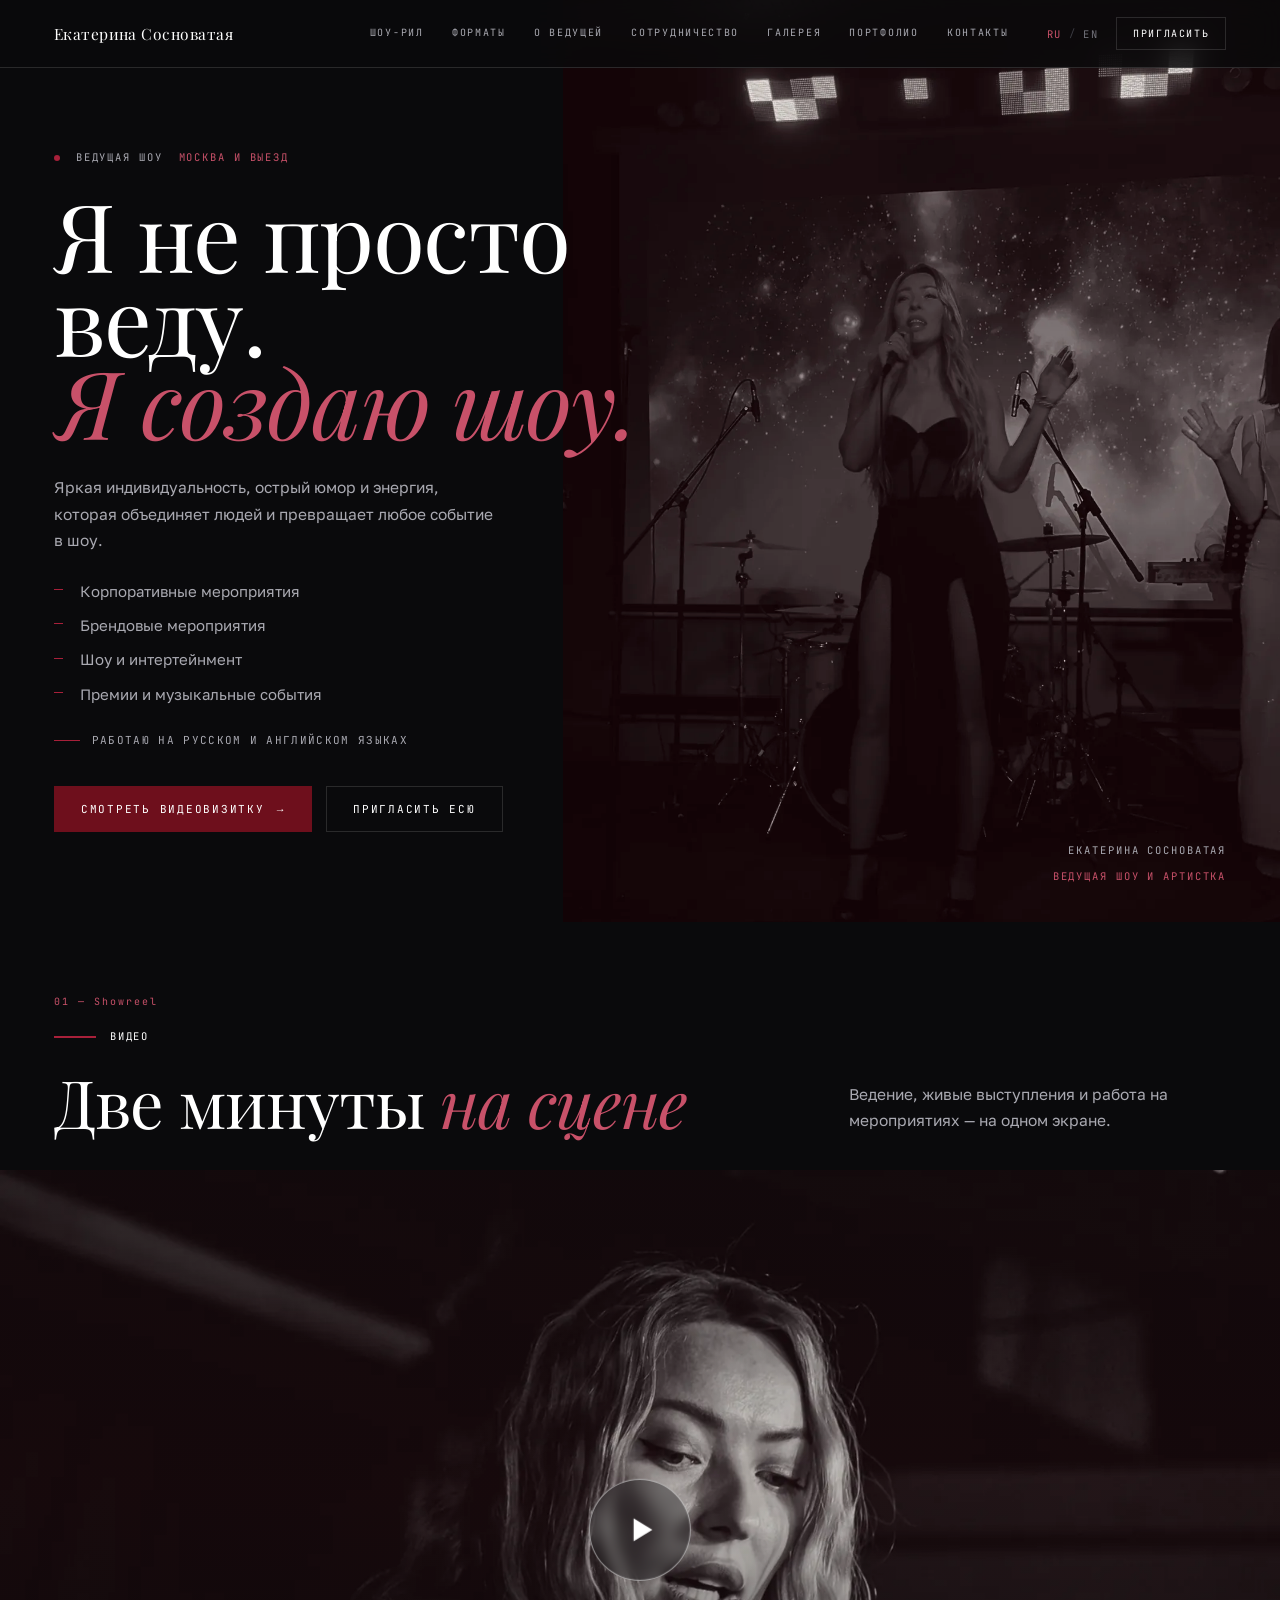
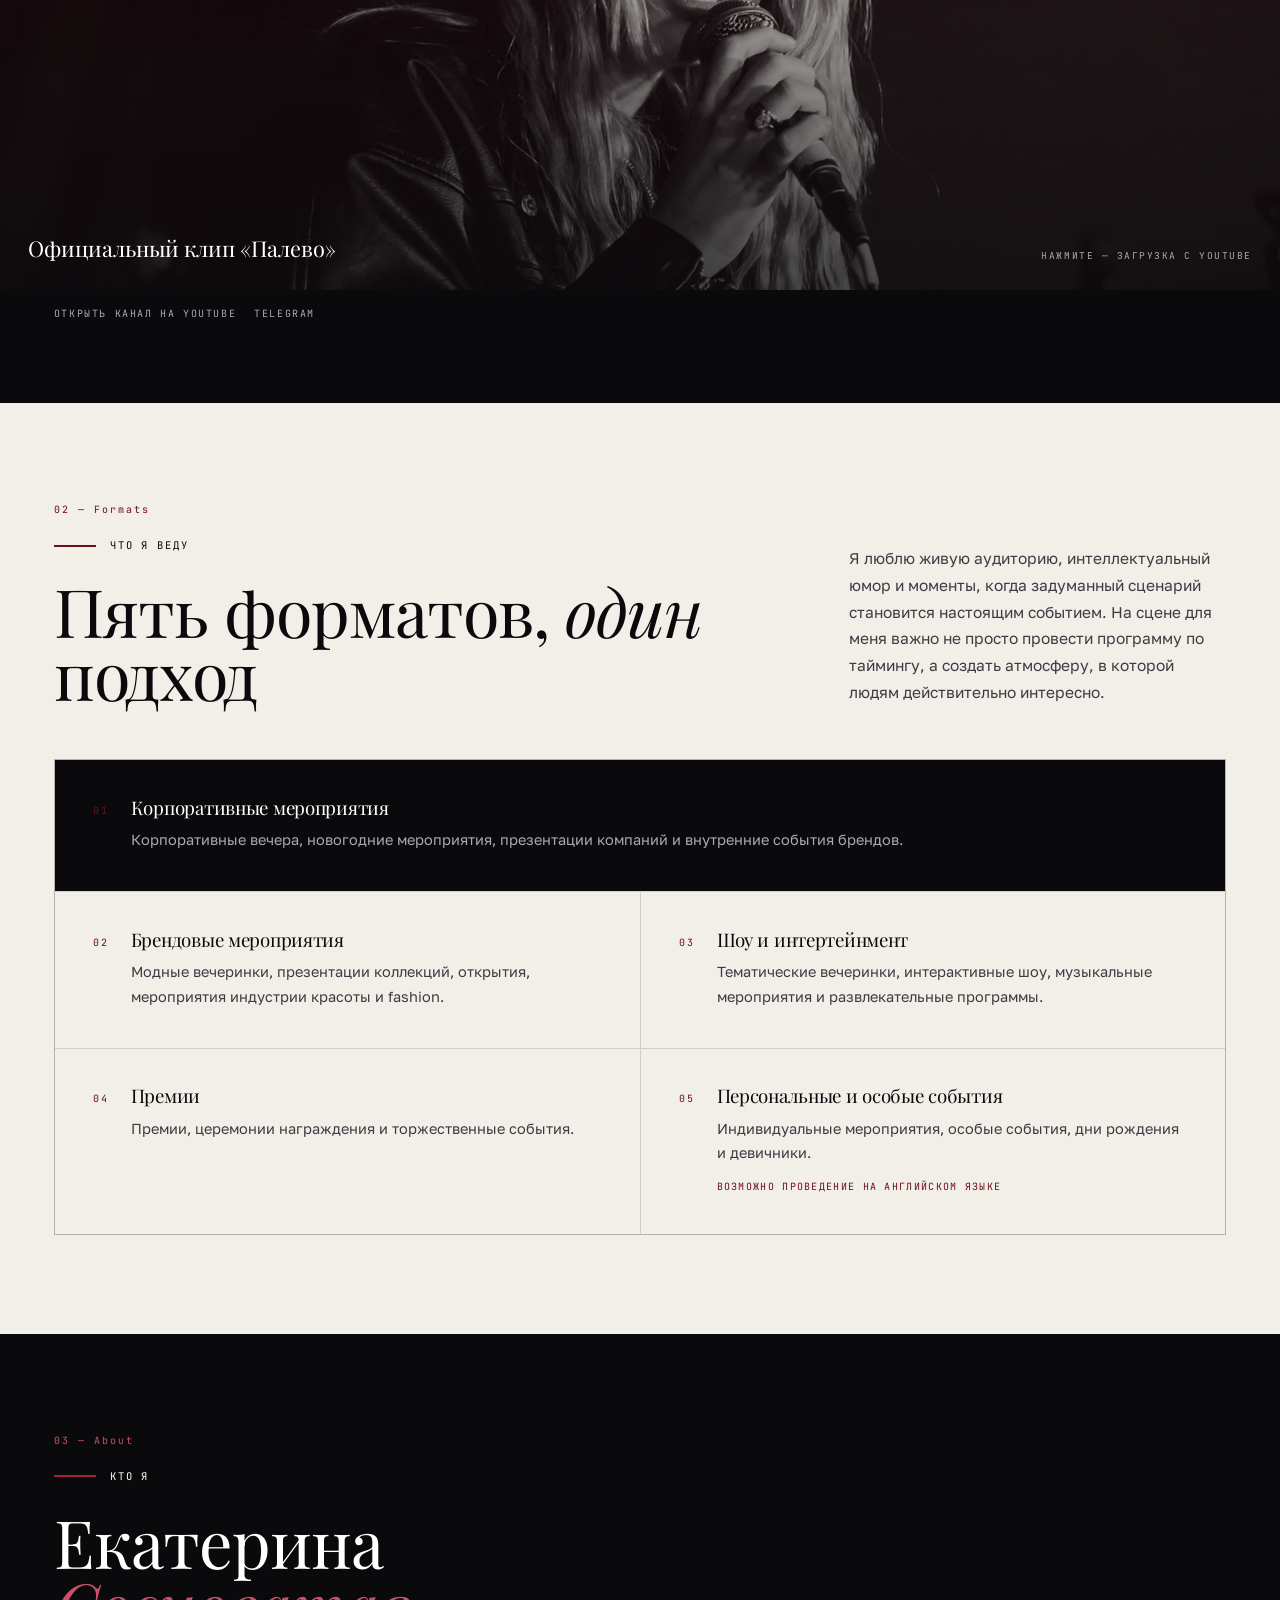
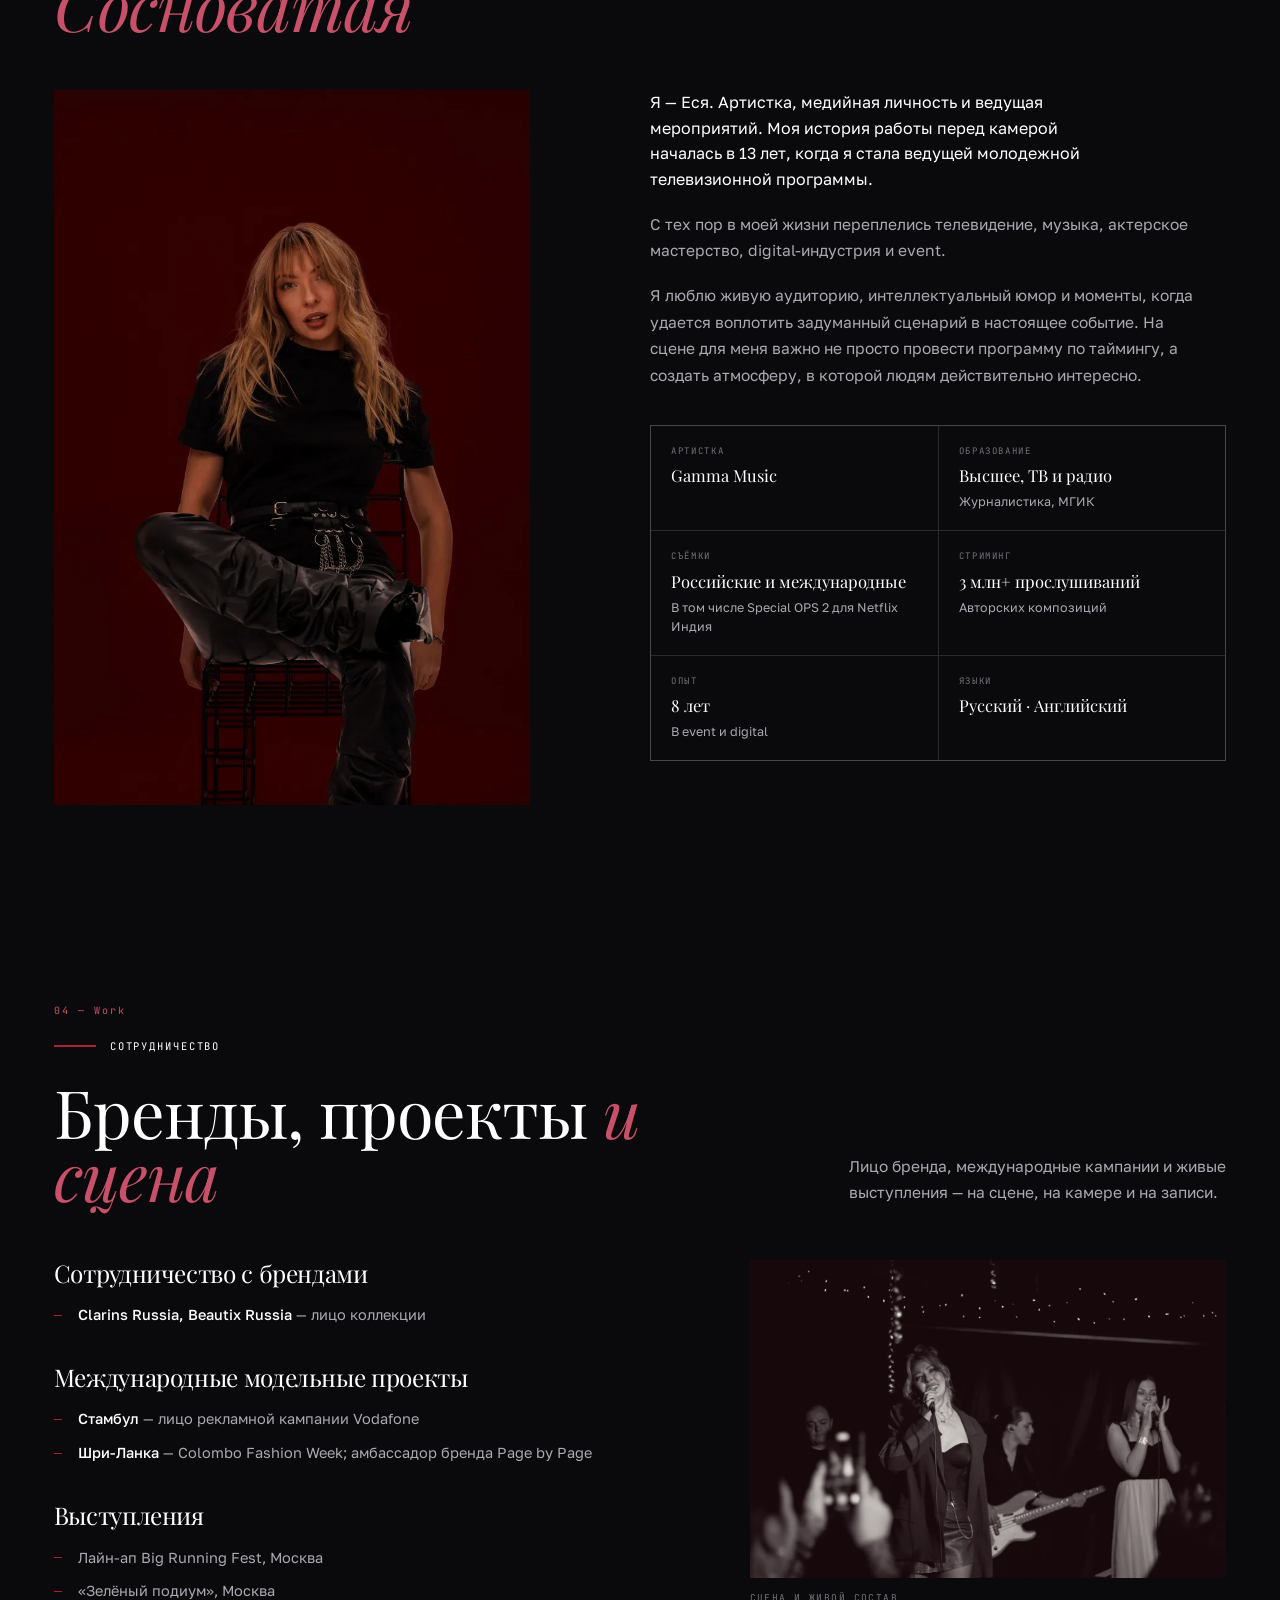
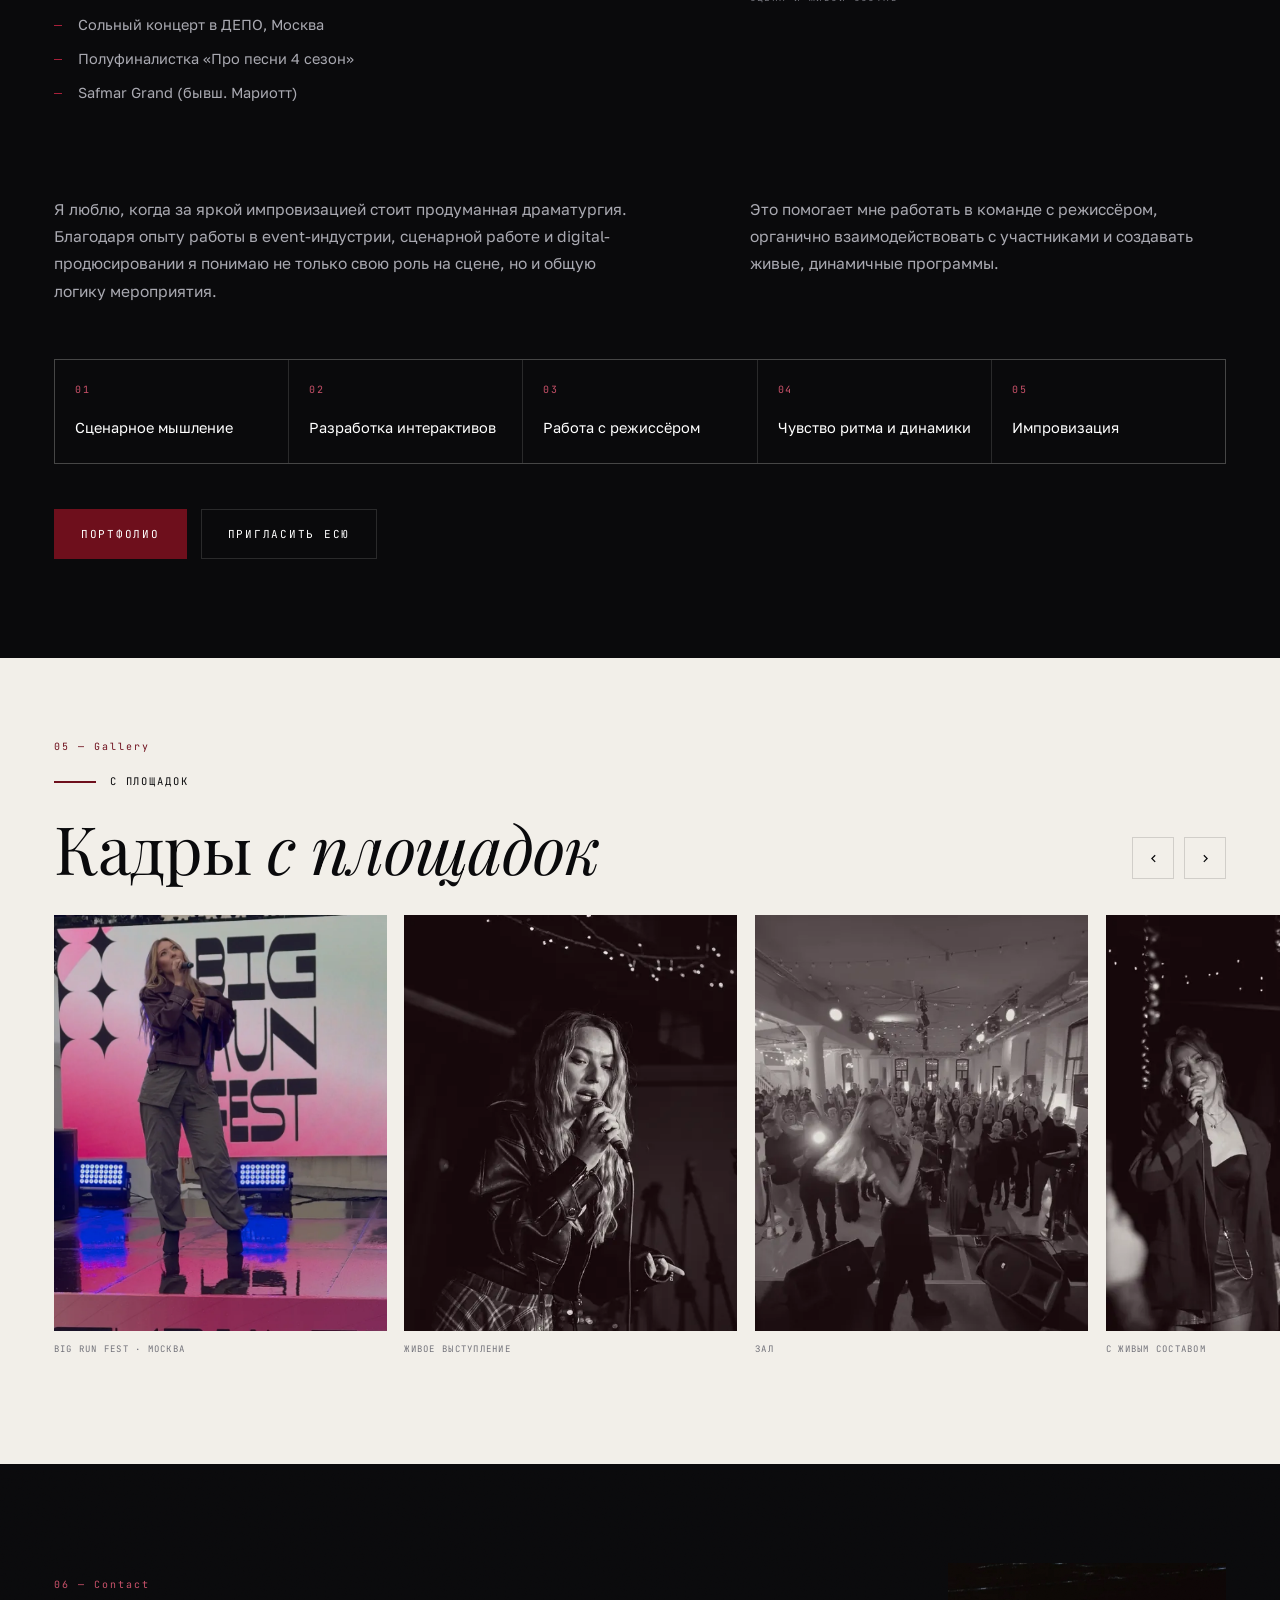
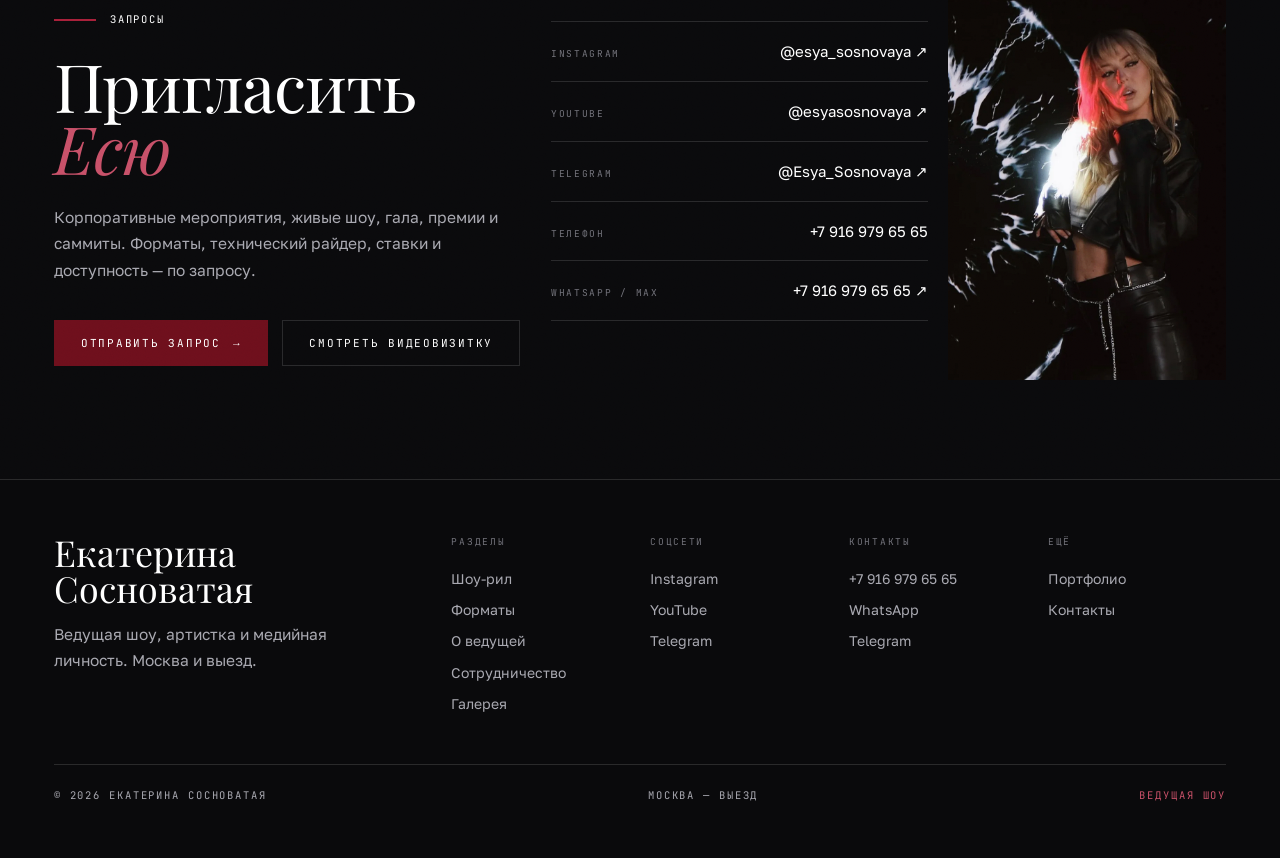
==== index.html @ aa65e593 "Curation pass: colour studio portraits and tighter gallery" ====
<!DOCTYPE html>
<html lang="ru" data-title-ru="Екатерина Сосноватая — Ведущая шоу и мероприятий" data-title-en="Ekaterina Sosnovaya — Show Host & Presenter">
<head>
<meta charset="utf-8">
<meta name="viewport" content="width=device-width, initial-scale=1">
<title>Екатерина Сосноватая — Ведущая шоу и мероприятий</title>
<link rel="icon" href="/favicon.svg" type="image/svg+xml">
<link rel="stylesheet" href="assets/css/fonts.css">
<meta name="description" content="Екатерина Сосноватая — ведущая шоу, мероприятий и премий. Яркая индивидуальность, острый юмор и энергия, которая превращает любое событие в шоу. Работаю на русском и английском языках.">
<link rel="canonical" href="https://ekaterina-lipina.vercel.app/">
<meta name="theme-color" content="#0A0A0C">
<meta property="og:type" content="profile">
<meta property="og:site_name" content="Екатерина Сосноватая">
<meta property="og:title" content="Екатерина Сосноватая — Ведущая шоу и мероприятий">
<meta property="og:description" content="Я не просто веду — я создаю шоу. Корпоративные мероприятия, брендовые события, шоу и интертейнмент, премии. Москва и выезд.">
<meta property="og:url" content="https://ekaterina-lipina.vercel.app/">
<meta property="og:locale" content="ru_RU">
<meta property="og:locale:alternate" content="en_US">
<meta property="og:image" content="https://ekaterina-lipina.vercel.app/assets/img/og-cover.png">
<meta property="og:image:width" content="1200">
<meta property="og:image:height" content="630">
<meta property="og:image:alt" content="Екатерина Сосноватая — ведущая шоу и мероприятий">
<meta name="twitter:card" content="summary_large_image">
<meta name="twitter:title" content="Екатерина Сосноватая — Ведущая шоу и мероприятий">
<meta name="twitter:description" content="Я не просто веду — я создаю шоу. Корпоративные мероприятия, брендовые события, шоу и интертейнмент, премии.">
<meta name="twitter:image" content="https://ekaterina-lipina.vercel.app/assets/img/og-cover.png">
<link rel="stylesheet" href="assets/css/site.css">
<script type="application/ld+json">
{
  "@context": "https://schema.org",
  "@type": "Person",
  "name": "Екатерина Сосноватая",
  "alternateName": "Ekaterina Sosnovaya",
  "jobTitle": "Ведущая шоу и мероприятий",
  "description": "Ведущая шоу, мероприятий и премий. Работает на русском и английском языках.",
  "url": "https://ekaterina-lipina.vercel.app/",
  "telephone": "+7 916 979 65 65",
  "sameAs": [
    "https://www.instagram.com/esya_sosnovaya",
    "https://youtube.com/@esyasosnovaya",
    "https://t.me/Esya_Sosnovaya"
  ]
}
</script>
</head>
<body>
<noscript><style>.rv{opacity:1!important;transform:none!important}</style></noscript>
<a class="skip" href="#main">К содержанию / Skip to content</a>

<div class="progress" id="prog"></div>

<header class="topbar">
  <a class="brand" href="#top" data-en="Ekaterina Sosnovaya" data-ru="Екатерина Сосноватая">Екатерина Сосноватая</a>
  <nav>
    <a href="#reel" data-en="Showreel" data-ru="Шоу-рил">Шоу-рил</a>
    <a href="#formats" data-en="Formats" data-ru="Форматы">Форматы</a>
    <a href="#about" data-en="About" data-ru="О ведущей">О ведущей</a>
    <a href="#work" data-en="Work" data-ru="Сотрудничество">Сотрудничество</a>
    <a href="#gallery" data-en="Gallery" data-ru="Галерея">Галерея</a>
    <a href="/portfolio" data-en="Portfolio" data-ru="Портфолио">Портфолио</a>
    <a href="#contact" data-en="Contact" data-ru="Контакты">Контакты</a>
  </nav>
  <div class="right">
    <div class="lang">
      <button data-lang="ru" class="on">RU</button><span class="sep">/</span><button data-lang="en">EN</button>
    </div>
    <button class="cta" data-open-booking data-en="Book" data-ru="Пригласить">Пригласить</button>
  </div>
  <button class="burger" data-menu-toggle aria-label="Меню / Menu" aria-expanded="false" aria-controls="mnav">
    <span></span><span></span>
  </button>
</header>

<div class="mnav" id="mnav" hidden>
  <nav>
    <a href="#reel" data-en="Showreel" data-ru="Шоу-рил">Шоу-рил</a>
    <a href="#formats" data-en="Formats" data-ru="Форматы">Форматы</a>
    <a href="#about" data-en="About" data-ru="О ведущей">О ведущей</a>
    <a href="#work" data-en="Work" data-ru="Сотрудничество">Сотрудничество</a>
    <a href="#gallery" data-en="Gallery" data-ru="Галерея">Галерея</a>
    <a href="/portfolio" data-en="Portfolio" data-ru="Портфолио">Портфолио</a>
    <a href="#contact" data-en="Contact" data-ru="Контакты">Контакты</a>
  </nav>
  <div class="mnav__lang">
    <button data-lang="ru">RU</button><span class="sep">/</span><button data-lang="en">EN</button>
  </div>
  <button class="btn btn--primary" data-open-booking data-en="Invite Ekaterina" data-ru="Пригласить Есю">Пригласить Есю</button>
  <div class="mnav__meta">
    <a href="tel:+79169796565">+7 916 979 65 65</a>
    <a href="https://t.me/Esya_Sosnovaya" target="_blank" rel="noopener">Telegram</a>
    <a href="https://www.instagram.com/esya_sosnovaya" target="_blank" rel="noopener">Instagram</a>
    <span data-en="Moscow &amp; on tour" data-ru="Москва и выезд">Москва и выезд</span>
  </div>
</div>

<main id="main" tabindex="-1">

<!-- ══════════════════════ HERO ══════════════════════ -->
<section class="hero" id="top">
  <div class="hero__media grain">
    <picture>
      <source media="(max-width:760px)" srcset="assets/img/hero-stage-800.webp">
      <source media="(max-width:1400px)" srcset="assets/img/hero-stage-1200.webp">
      <img src="assets/img/hero-stage-1600.webp" alt="Екатерина Сосноватая на сцене" width="1600" height="2844" fetchpriority="high">
    </picture>
  </div>

  <div class="hero__in">
    <div class="hero__copy">
      <div class="hero__eyebrow">
        <span class="dot"></span>
        <span class="label" data-en="Show host" data-ru="Ведущая шоу">Ведущая шоу</span>
        <span class="label label--accent" data-en="Moscow &amp; on tour" data-ru="Москва и выезд">Москва и выезд</span>
      </div>

      <h1 class="hero__title">
        <span class="ln" data-en="I don&rsquo;t just host." data-ru="Я не просто веду.">Я не просто веду.</span>
        <span class="ln ac" data-en="I create shows." data-ru="Я создаю шоу.">Я создаю шоу.</span>
      </h1>

      <p class="body-p hero__lede" data-en="A vivid personality, sharp humour and the kind of energy that brings people together and turns any event into a show." data-ru="Яркая индивидуальность, острый юмор и энергия, которая объединяет людей и превращает любое событие в шоу.">Яркая индивидуальность, острый юмор и энергия, которая объединяет людей и превращает любое событие в шоу.</p>

      <ul class="bullets hero__bullets">
        <li data-en="Corporate events" data-ru="Корпоративные мероприятия">Корпоративные мероприятия</li>
        <li data-en="Brand events" data-ru="Брендовые мероприятия">Брендовые мероприятия</li>
        <li data-en="Shows &amp; entertainment" data-ru="Шоу и интертейнмент">Шоу и интертейнмент</li>
        <li data-en="Awards &amp; music events" data-ru="Премии и музыкальные события">Премии и музыкальные события</li>
      </ul>

      <div class="hero__lang" data-en="I work in Russian and English" data-ru="Работаю на русском и английском языках">Работаю на русском и английском языках</div>

      <div class="hero__cta">
        <button class="btn btn--primary" data-open-reel>
          <span data-en="Watch the showreel" data-ru="Смотреть видеовизитку">Смотреть видеовизитку</span><span class="arw">→</span>
        </button>
        <button class="btn" data-open-booking data-en="Invite Ekaterina" data-ru="Пригласить Есю">Пригласить Есю</button>
      </div>
    </div>
  </div>

  <div class="hero__folio">
    <span class="label" data-en="Ekaterina Sosnovaya" data-ru="Екатерина Сосноватая">Екатерина Сосноватая</span>
    <span class="label label--accent" data-en="Show host &amp; artist" data-ru="Ведущая шоу и артистка">Ведущая шоу и артистка</span>
  </div>
</section>

<!-- ══════════════════════ SHOWREEL ══════════════════════ -->
<section class="reel" id="reel">
  <div class="reel__head">
    <div class="lead">
      <div class="sec__num">01 — Showreel</div>
      <div class="kicker"><span class="label" data-en="Video" data-ru="Видео">Видео</span></div>
      <h2 class="h-1" data-en="Two minutes <em class='italic' style='color:var(--accent-text)'>on stage</em>" data-ru="Две минуты <em class='italic' style='color:var(--accent-text)'>на сцене</em>">Две минуты <em class="italic" style="color:var(--accent-text)">на сцене</em></h2>
    </div>
    <div class="side">
      <p class="body-p" data-en="Hosting, live performance and event work — collected on one screen." data-ru="Ведение, живые выступления и работа на мероприятиях — на одном экране.">Ведение, живые выступления и работа на мероприятиях — на одном экране.</p>
    </div>
  </div>

  <button class="reel__frame" data-open-reel aria-label="Смотреть видеовизитку / Watch the showreel">
    <picture>
      <source media="(max-width:900px)" srcset="assets/img/reel-poster-1000.webp">
      <img src="assets/img/reel-poster-1600.webp" alt="Кадр из видеовизитки" width="1600" height="900" loading="lazy">
    </picture>
    <span class="reel__play"><svg viewBox="0 0 100 100" aria-hidden="true"><path d="M18 6v88l72-44z"/></svg></span>
    <span class="reel__cap">
      <span class="t" data-en="Official clip — «Палево»" data-ru="Официальный клип «Палево»">Официальный клип «Палево»</span>
      <span class="reel__note" data-en="Open on YouTube" data-ru="Открыть на YouTube">Открыть на YouTube</span>
    </span>
  </button>

  <div class="reel__fallback">
    <a href="https://youtube.com/@esyasosnovaya" target="_blank" rel="noopener" data-en="Open the YouTube channel" data-ru="Открыть канал на YouTube">Открыть канал на YouTube ↗</a>
    <a href="https://t.me/Esya_Sosnovaya" target="_blank" rel="noopener" data-en="Telegram" data-ru="Telegram">Telegram ↗</a>
  </div>
</section>

<!-- ══════════════════════ FORMATS ══════════════════════ -->
<section class="sec sec--paper" id="formats">
  <div class="wrap">
    <div class="sec__head">
      <div class="lead">
        <div class="sec__num">02 — Formats</div>
        <div class="kicker"><span class="label" data-en="What I host" data-ru="Что я веду">Что я веду</span></div>
        <h2 class="h-1" data-en="Five formats, <em class='italic'>one</em> approach" data-ru="Пять форматов, <em class='italic'>один</em> подход">Пять форматов, <em class="italic">один</em> подход</h2>
      </div>
      <div class="side">
        <p class="body-p" data-en="I love a live audience, intelligent humour and the moments when a planned script becomes a real event. On stage it matters less that I keep to the running order than that I build an atmosphere people genuinely want to be in." data-ru="Я люблю живую аудиторию, интеллектуальный юмор и моменты, когда задуманный сценарий становится настоящим событием. На сцене для меня важно не просто провести программу по таймингу, а создать атмосферу, в которой людям действительно интересно.">Я люблю живую аудиторию, интеллектуальный юмор и моменты, когда задуманный сценарий становится настоящим событием.</p>
      </div>
    </div>

    <div class="formats">
      <div class="format">
        <div class="format__n">01</div>
        <div class="format__body">
          <h3 data-en="Corporate events" data-ru="Корпоративные мероприятия">Корпоративные мероприятия</h3>
          <p data-en="Corporate evenings, New Year events, company presentations and internal brand events." data-ru="Корпоративные вечера, новогодние мероприятия, презентации компаний и внутренние события брендов.">Корпоративные вечера, новогодние мероприятия, презентации компаний и внутренние события брендов.</p>
        </div>
      </div>
      <div class="format">
        <div class="format__n">02</div>
        <div class="format__body">
          <h3 data-en="Brand events" data-ru="Брендовые мероприятия">Брендовые мероприятия</h3>
          <p data-en="Fashion parties, collection presentations, openings, beauty and fashion industry events." data-ru="Модные вечеринки, презентации коллекций, открытия, мероприятия индустрии красоты и fashion.">Модные вечеринки, презентации коллекций, открытия, мероприятия индустрии красоты и fashion.</p>
        </div>
      </div>
      <div class="format">
        <div class="format__n">03</div>
        <div class="format__body">
          <h3 data-en="Shows &amp; entertainment" data-ru="Шоу и интертейнмент">Шоу и интертейнмент</h3>
          <p data-en="Themed parties, interactive shows, music events and entertainment programmes." data-ru="Тематические вечеринки, интерактивные шоу, музыкальные мероприятия и развлекательные программы.">Тематические вечеринки, интерактивные шоу, музыкальные мероприятия и развлекательные программы.</p>
        </div>
      </div>
      <div class="format">
        <div class="format__n">04</div>
        <div class="format__body">
          <h3 data-en="Awards" data-ru="Премии">Премии</h3>
          <p data-en="Awards, prize ceremonies and formal celebratory events." data-ru="Премии, церемонии награждения и торжественные события.">Премии, церемонии награждения и торжественные события.</p>
        </div>
      </div>
      <div class="format">
        <div class="format__n">05</div>
        <div class="format__body">
          <h3 data-en="Personal &amp; special events" data-ru="Персональные и особые события">Персональные и особые события</h3>
          <p data-en="Individual events, special occasions, birthdays and hen parties." data-ru="Индивидуальные мероприятия, особые события, дни рождения и девичники.">Индивидуальные мероприятия, особые события, дни рождения и девичники.</p>
          <span class="lang-note" data-en="Possible in English" data-ru="Возможно проведение на английском языке">Возможно проведение на английском языке</span>
        </div>
      </div>
    </div>
  </div>
</section>

<!-- ══════════════════════ ABOUT ══════════════════════ -->
<section class="sec" id="about">
  <div class="wrap">
    <div class="sec__head">
      <div class="lead">
        <div class="sec__num">03 — About</div>
        <div class="kicker"><span class="label" data-en="Who I am" data-ru="Кто я">Кто я</span></div>
        <h2 class="h-1" data-en="Ekaterina <em class='italic' style='color:var(--accent-text)'>Sosnovaya</em>" data-ru="Екатерина <em class='italic' style='color:var(--accent-text)'>Сосноватая</em>">Екатерина <em class="italic" style="color:var(--accent-text)">Сосноватая</em></h2>
      </div>
    </div>

    <div class="about">
      <div class="about__art grain">
        <img src="assets/img/seated-burgundy-800.webp"
             srcset="assets/img/seated-burgundy-800.webp 800w, assets/img/seated-burgundy-1200.webp 1200w"
             sizes="(max-width:760px) 90vw, 40vw"
             alt="Екатерина Сосноватая" width="800" height="1190" loading="lazy">
      </div>
      <div class="about__copy">
        <p class="lede" data-en="I am Ekaterina — an artist, a media personality and a host. My story in front of the camera began at 13, when I became the presenter of a youth television programme." data-ru="Я — Еся. Артистка, медийная личность и ведущая мероприятий. Моя история работы перед камерой началась в 13 лет, когда я стала ведущей молодежной телевизионной программы.">Я — Еся. Артистка, медийная личность и ведущая мероприятий. Моя история работы перед камерой началась в 13 лет, когда я стала ведущей молодежной телевизионной программы.</p>
        <p class="body-p" data-en="Since then television, music, acting, digital and the event industry have run through my life in parallel." data-ru="С тех пор в моей жизни переплелись телевидение, музыка, актерское мастерство, digital-индустрия и event.">С тех пор в моей жизни переплелись телевидение, музыка, актерское мастерство, digital-индустрия и event.</p>
        <p class="body-p" data-en="I love a live audience, intelligent humour and the moments when a planned script becomes a real event. On stage it matters less that I keep to the running order than that I build an atmosphere people genuinely want to be in." data-ru="Я люблю живую аудиторию, интеллектуальный юмор и моменты, когда удается воплотить задуманный сценарий в настоящее событие. На сцене для меня важно не просто провести программу по таймингу, а создать атмосферу, в которой людям действительно интересно.">Я люблю живую аудиторию, интеллектуальный юмор и моменты, когда удается воплотить задуманный сценарий в настоящее событие.</p>

        <div class="facts">
          <div>
            <div class="k" data-en="Artist" data-ru="Артистка">Артистка</div>
            <div class="v" data-en="Gamma Music" data-ru="Gamma Music">Gamma Music</div>
          </div>
          <div>
            <div class="k" data-en="Education" data-ru="Образование">Образование</div>
            <div class="v"><span data-en="Higher, TV &amp; radio" data-ru="Высшее, ТВ и радио">Высшее, ТВ и радио</span><small data-en="Journalism, MGIK" data-ru="Журналистика, МГИК">Журналистика, МГИК</small></div>
          </div>
          <div>
            <div class="k" data-en="Screen work" data-ru="Съёмки">Съёмки</div>
            <div class="v"><span data-en="Russian &amp; international" data-ru="Российские и международные">Российские и международные</span><small data-en="Including Special OPS 2 for Netflix India" data-ru="В том числе Special OPS 2 для Netflix Индия">В том числе Special OPS 2 для Netflix Индия</small></div>
          </div>
          <div>
            <div class="k" data-en="Streaming" data-ru="Стриминг">Стриминг</div>
            <div class="v"><span data-en="3M+ plays" data-ru="3 млн+ прослушиваний">3 млн+ прослушиваний</span><small data-en="Own compositions" data-ru="Авторских композиций">Авторских композиций</small></div>
          </div>
          <div>
            <div class="k" data-en="Experience" data-ru="Опыт">Опыт</div>
            <div class="v"><span data-en="8 years" data-ru="8 лет">8 лет</span><small data-en="In event and digital" data-ru="В event и digital">В event и digital</small></div>
          </div>
          <div>
            <div class="k" data-en="Languages" data-ru="Языки">Языки</div>
            <div class="v" data-en="Russian · English" data-ru="Русский · Английский">Русский · Английский</div>
          </div>
        </div>
      </div>
    </div>
  </div>
</section>

<!-- ══════════════════════ BRANDS / WORK ══════════════════════ -->
<section class="sec" id="work">
  <div class="wrap">
    <div class="sec__head">
      <div class="lead">
        <div class="sec__num">04 — Work</div>
        <div class="kicker"><span class="label" data-en="Collaboration" data-ru="Сотрудничество">Сотрудничество</span></div>
        <h2 class="h-1" data-en="Brands, projects <em class='italic' style='color:var(--accent-text)'>and stage</em>" data-ru="Бренды, проекты <em class='italic' style='color:var(--accent-text)'>и сцена</em>">Бренды, проекты <em class="italic" style="color:var(--accent-text)">и сцена</em></h2>
      </div>
      <div class="side">
        <p class="body-p" data-en="Brand face, international campaigns and live appearances — on stage, on camera and on record." data-ru="Лицо бренда, международные кампании и живые выступления — на сцене, на камере и на записи.">Лицо бренда, международные кампании и живые выступления — на сцене, на камере и на записи.</p>
      </div>
    </div>

    <div class="brands">
      <div class="brands__lists">
        <div class="brandgroup">
          <h3 class="h-3" data-en="With brands" data-ru="Сотрудничество с брендами">Сотрудничество с брендами</h3>
          <ul>
            <li data-en="<b>Clarins Russia, Beautix Russia</b> — face of the collection" data-ru="<b>Clarins Russia, Beautix Russia</b> — лицо коллекции"><b>Clarins Russia, Beautix Russia</b> — лицо коллекции</li>
          </ul>
        </div>
        <div class="brandgroup">
          <h3 class="h-3" data-en="International projects" data-ru="Международные модельные проекты">Международные модельные проекты</h3>
          <ul>
            <li data-en="<b>Istanbul</b> — face of the Vodafone advertising campaign" data-ru="<b>Стамбул</b> — лицо рекламной кампании Vodafone"><b>Стамбул</b> — лицо рекламной кампании Vodafone</li>
            <li data-en="<b>Sri Lanka</b> — Colombo Fashion Week; brand ambassador for Page by Page" data-ru="<b>Шри-Ланка</b> — Colombo Fashion Week; амбассадор бренда Page by Page"><b>Шри-Ланка</b> — Colombo Fashion Week; амбассадор бренда Page by Page</li>
          </ul>
        </div>
        <div class="brandgroup">
          <h3 class="h-3" data-en="Live appearances" data-ru="Выступления">Выступления</h3>
          <ul>
            <li data-en="Line-up at Big Running Fest, Moscow" data-ru="Лайн-ап Big Running Fest, Москва">Лайн-ап Big Running Fest, Москва</li>
            <li data-en="&ldquo;Зелёный подиум&rdquo;, Moscow" data-ru="«Зелёный подиум», Москва">«Зелёный подиум», Москва</li>
            <li data-en="Solo concert at ДЕПО, Moscow" data-ru="Сольный концерт в ДЕПО, Москва">Сольный концерт в ДЕПО, Москва</li>
            <li data-en="Semi-finalist, &ldquo;Про песни 4 сезон&rdquo;" data-ru="Полуфиналистка «Про песни 4 сезон»">Полуфиналистка «Про песни 4 сезон»</li>
            <li data-en="Safmar Grand (formerly Marriott)" data-ru="Safmar Grand (бывш. Мариотт)">Safmar Grand (бывш. Мариотт)</li>
          </ul>
        </div>
      </div>

      <figure class="brands__art">
        <img src="assets/img/stage-band-1280.webp" alt="Екатерина Сосноватая на сцене с живым составом" width="1280" height="853" loading="lazy">
        <figcaption data-en="Live band — on stage" data-ru="Сцена и живой состав">Сцена и живой состав</figcaption>
      </figure>
    </div>

    <div class="philo">
      <div class="a">
        <p data-en="I love it when bright improvisation sits on top of carefully planned dramaturgy. Thanks to my experience in the event industry, in script work and in digital production, I understand not only my own role on stage but the logic of the event as a whole." data-ru="Я люблю, когда за яркой импровизацией стоит продуманная драматургия. Благодаря опыту работы в event-индустрии, сценарной работе и digital-продюсировании я понимаю не только свою роль на сцене, но и общую логику мероприятия.">Я люблю, когда за яркой импровизацией стоит продуманная драматургия.</p>
      </div>
      <div class="b">
        <p data-en="That is what lets me work naturally with a director, interact with the audience and build living, dynamic programmes." data-ru="Это помогает мне работать в команде с режиссёром, органично взаимодействовать с участниками и создавать живые, динамичные программы.">Это помогает мне работать в команде с режиссёром, органично взаимодействовать с участниками и создавать живые, динамичные программы.</p>
      </div>
    </div>

    <div class="comps">
      <div class="comp"><span class="n">01</span><span class="t" data-en="Script thinking" data-ru="Сценарное мышление">Сценарное мышление</span></div>
      <div class="comp"><span class="n">02</span><span class="t" data-en="Interactive formats" data-ru="Разработка интерактивов">Разработка интерактивов</span></div>
      <div class="comp"><span class="n">03</span><span class="t" data-en="Working with a director" data-ru="Работа с режиссёром">Работа с режиссёром</span></div>
      <div class="comp"><span class="n">04</span><span class="t" data-en="Sense of pace and dynamics" data-ru="Чувство ритма и динамики">Чувство ритма и динамики</span></div>
      <div class="comp"><span class="n">05</span><span class="t" data-en="Improvisation" data-ru="Импровизация">Импровизация</span></div>
    </div>

    <div style="margin-top:clamp(34px,5vh,56px);display:flex;gap:14px;flex-wrap:wrap">
      <a class="btn btn--primary" href="/portfolio" data-en="Portfolio" data-ru="Портфолио">Портфолио<span class="arw">→</span></a>
      <button class="btn" data-open-booking data-en="Invite Ekaterina" data-ru="Пригласить Есю">Пригласить Есю</button>
    </div>
  </div>
</section>

<!-- ══════════════════════ GALLERY ══════════════════════ -->
<section class="sec sec--paper gallery" id="gallery">
  <div class="gallery__head">
    <div class="lead">
      <div class="sec__num">05 — Gallery</div>
      <div class="kicker"><span class="label" data-en="On site" data-ru="С площадок">С площадок</span></div>
      <h2 class="h-1" data-en="Frames <em class='italic'>from the floor</em>" data-ru="Кадры <em class='italic'>с площадок</em>">Кадры <em class="italic">с площадок</em></h2>
    </div>
    <div class="side">
      <button class="car-nav" data-car="-1" aria-label="Назад / Previous"><svg viewBox="0 0 24 24"><path d="M15.4 7.4 14 6l-6 6 6 6 1.4-1.4-4.6-4.6z"/></svg></button>
      <button class="car-nav" data-car="1" aria-label="Вперёд / Next"><svg viewBox="0 0 24 24"><path d="M8.6 16.6 10 18l6-6-6-6-1.4 1.4 4.6 4.6z"/></svg></button>
    </div>
  </div>

  <div class="carousel" data-carousel>
    <div class="carousel__item"><img src="assets/img/gallery-bigrun-800.webp" srcset="assets/img/gallery-bigrun-800.webp 800w, assets/img/gallery-bigrun-1200.webp 1200w" sizes="(max-width:760px) 76vw, 340px" alt="Екатерина Сосноватая на сцене Big Run Fest" width="800" height="1000" loading="lazy"><div class="carousel__cap" data-en="Big Run Fest · Moscow" data-ru="Big Run Fest · Москва">Big Run Fest · Москва</div></div>
    <div class="carousel__item"><img src="assets/img/car-03-500.webp" srcset="assets/img/car-03-500.webp 500w, assets/img/car-03-800.webp 800w" sizes="(max-width:760px) 76vw, 340px" alt="Екатерина Сосноватая выступает" width="500" height="625" loading="lazy"><div class="carousel__cap" data-en="Live performance" data-ru="Живое выступление">Живое выступление</div></div>
    <div class="carousel__item"><img src="assets/img/car-05-500.webp" srcset="assets/img/car-05-500.webp 500w, assets/img/car-05-800.webp 800w" sizes="(max-width:760px) 76vw, 340px" alt="Зал на мероприятии" width="500" height="625" loading="lazy"><div class="carousel__cap" data-en="The floor" data-ru="Зал">Зал</div></div>
    <div class="carousel__item"><img src="assets/img/car-04-500.webp" alt="Екатерина Сосноватая с живым составом" width="500" height="625" loading="lazy"><div class="carousel__cap" data-en="With a live band" data-ru="С живым составом">С живым составом</div></div>
    <div class="carousel__item"><img src="assets/img/car-07-500.webp" srcset="assets/img/car-07-500.webp 500w, assets/img/car-07-800.webp 800w" sizes="(max-width:760px) 76vw, 340px" alt="Екатерина Сосноватая на открытой сцене" width="500" height="625" loading="lazy"><div class="carousel__cap" data-en="Open air" data-ru="Под открытым небом">Под открытым небом</div></div>
    <div class="carousel__item"><img src="assets/img/gallery-portrait-800.webp" srcset="assets/img/gallery-portrait-800.webp 800w, assets/img/gallery-portrait-1200.webp 1200w" sizes="(max-width:760px) 76vw, 340px" alt="Портрет Екатерины Сосноватой" width="800" height="1000" loading="lazy"><div class="carousel__cap" data-en="Portrait" data-ru="Портрет">Портрет</div></div>
    <div class="carousel__item"><img src="assets/img/car-10-500.webp" srcset="assets/img/car-10-500.webp 500w, assets/img/car-10-800.webp 800w" sizes="(max-width:760px) 76vw, 340px" alt="Главная сцена мероприятия" width="500" height="625" loading="lazy"><div class="carousel__cap" data-en="Main stage" data-ru="Главная сцена">Главная сцена</div></div>
    <div class="carousel__item carousel__item--carpet"><img src="assets/img/press-carpet-800.webp" srcset="assets/img/press-carpet-800.webp 800w, assets/img/press-carpet-1200.webp 1200w" sizes="(max-width:760px) 76vw, 340px" alt="Екатерина Сосноватая на красной дорожке Белого Феста" width="800" height="533" loading="lazy"><div class="carousel__cap" data-en="White Festival · red carpet" data-ru="Белый Фест · красная дорожка">Белый Фест · красная дорожка</div></div>
  </div>
</section>

<!-- ══════════════════════ CONTACT ══════════════════════ -->
<section class="sec contact grain" id="contact">
  <div class="wrap">
    <div class="contact__grid">
      <div class="contact__copy">
        <div class="sec__num">06 — Contact</div>
        <div class="kicker"><span class="label" data-en="Enquiries" data-ru="Запросы">Запросы</span></div>
        <h2 class="h-1" data-en="Invite <em class='italic' style='color:var(--accent-text)'>Ekaterina</em>" data-ru="Пригласить <em class='italic' style='color:var(--accent-text)'>Есю</em>">Пригласить <em class="italic" style="color:var(--accent-text)">Есю</em></h2>
        <p class="body-p" style="margin-top:22px" data-en="Corporate events, live shows, galas, awards and summits. Formats, technical rider, rates and availability on request." data-ru="Корпоративные мероприятия, живые шоу, гала, премии и саммиты. Форматы, технический райдер, ставки и доступность — по запросу.">Корпоративные мероприятия, живые шоу, гала, премии и саммиты. Форматы, технический райдер, ставки и доступность — по запросу.</p>
        <div class="hero__cta">
          <button class="btn btn--primary" data-open-booking><span data-en="Send an enquiry" data-ru="Отправить запрос">Отправить запрос</span><span class="arw">→</span></button>
          <button class="btn" data-open-reel data-en="Watch the showreel" data-ru="Смотреть видеовизитку">Смотреть видеовизитку</button>
        </div>
      </div>

      <div class="contact__links">
        <div class="clink">
          <span class="k" data-en="Instagram" data-ru="Instagram">Instagram</span>
          <a class="v" href="https://www.instagram.com/esya_sosnovaya" target="_blank" rel="noopener">@esya_sosnovaya ↗</a>
        </div>
        <div class="clink">
          <span class="k" data-en="YouTube" data-ru="YouTube">YouTube</span>
          <a class="v" href="https://youtube.com/@esyasosnovaya" target="_blank" rel="noopener">@esyasosnovaya ↗</a>
        </div>
        <div class="clink">
          <span class="k" data-en="Telegram" data-ru="Telegram">Telegram</span>
          <a class="v" href="https://t.me/Esya_Sosnovaya" target="_blank" rel="noopener">@Esya_Sosnovaya ↗</a>
        </div>
        <div class="clink">
          <span class="k" data-en="Phone" data-ru="Телефон">Телефон</span>
          <a class="v" href="tel:+79169796565">+7 916 979 65 65</a>
        </div>
        <div class="clink">
          <span class="k" data-en="WhatsApp / Max" data-ru="WhatsApp / Max">WhatsApp / Max</span>
          <a class="v" href="https://wa.me/79169796565" target="_blank" rel="noopener">+7 916 979 65 65 ↗</a>
        </div>
      </div>

      <div class="contact__art grain">
        <img src="assets/img/contact-4711-800.webp" alt="Екатерина Сосноватая" width="800" height="1200" loading="lazy">
      </div>
    </div>
  </div>
</section>

</main>

<footer class="foot">
  <div class="wrap">
    <div class="foot__grid">
      <div class="foot__brand">
        <div class="nm masthead" data-en="Ekaterina Sosnovaya" data-ru="Екатерина Сосноватая">Екатерина Сосноватая</div>
        <p class="body-p" style="max-width:34ch" data-en="Show host, artist and media personality. Moscow, and on tour." data-ru="Ведущая шоу, артистка и медийная личность. Москва и выезд.">Ведущая шоу, артистка и медийная личность. Москва и выезд.</p>
      </div>
      <div class="foot__col">
        <div class="k" data-en="Sections" data-ru="Разделы">Разделы</div>
        <a href="#reel" data-en="Showreel" data-ru="Шоу-рил">Шоу-рил</a>
        <a href="#formats" data-en="Formats" data-ru="Форматы">Форматы</a>
        <a href="#about" data-en="About" data-ru="О ведущей">О ведущей</a>
        <a href="#work" data-en="Work" data-ru="Сотрудничество">Сотрудничество</a>
        <a href="#gallery" data-en="Gallery" data-ru="Галерея">Галерея</a>
      </div>
      <div class="foot__col">
        <div class="k" data-en="Social" data-ru="Соцсети">Соцсети</div>
        <a href="https://www.instagram.com/esya_sosnovaya" target="_blank" rel="noopener">Instagram</a>
        <a href="https://youtube.com/@esyasosnovaya" target="_blank" rel="noopener">YouTube</a>
        <a href="https://t.me/Esya_Sosnovaya" target="_blank" rel="noopener">Telegram</a>
      </div>
      <div class="foot__col">
        <div class="k" data-en="Contact" data-ru="Контакты">Контакты</div>
        <a href="tel:+79169796565">+7 916 979 65 65</a>
        <a href="https://wa.me/79169796565" target="_blank" rel="noopener" data-en="WhatsApp" data-ru="WhatsApp">WhatsApp</a>
        <a href="https://t.me/Esya_Sosnovaya" target="_blank" rel="noopener">Telegram</a>
      </div>
      <div class="foot__col">
        <div class="k" data-en="More" data-ru="Ещё">Ещё</div>
        <a href="/portfolio" data-en="Portfolio" data-ru="Портфолио">Портфолио</a>
        <a href="#contact" data-en="Contact" data-ru="Контакты">Контакты</a>
      </div>
    </div>
    <div class="foot__bottom">
      <span class="label" data-en="© 2026 Ekaterina Sosnovaya" data-ru="© 2026 Екатерина Сосноватая">© 2026 Екатерина Сосноватая</span>
      <span class="label" data-en="Moscow — on tour" data-ru="Москва — выезд">Москва — выезд</span>
      <span class="label label--accent" data-en="Show host" data-ru="Ведущая шоу">Ведущая шоу</span>
    </div>
  </div>
</footer>

<!-- ══════════════════════ VIDEO LIGHTBOX ══════════════════════ -->
<div class="lightbox" id="reelbox" role="dialog" aria-modal="true" aria-label="Showreel">
  <button class="lightbox__close" data-close-reel aria-label="Закрыть / Close">×</button>
  <div class="lightbox__frame" data-reel-frame></div>
</div>

<!-- ══════════════════════ BOOKING MODAL ══════════════════════ -->
<div class="modal" id="booking" role="dialog" aria-modal="true" aria-labelledby="bk-title">
  <div class="modal__panel">
    <button class="modal__close" data-close-booking aria-label="Закрыть / Close">×</button>
    <h3 id="bk-title" data-en="Invite Ekaterina" data-ru="Пригласить Есю">Пригласить Есю</h3>
    <p class="sub" data-en="Tell me about the event — I reply personally." data-ru="Расскажите о мероприятии — отвечаю лично.">Расскажите о мероприятии — отвечаю лично.</p>

    <form id="bk-form" novalidate>
      <div class="field">
        <label for="bk-name" data-en="Full name" data-ru="ФИО">ФИО</label>
        <input id="bk-name" name="name" type="text" autocomplete="name" required>
      </div>
      <div class="field">
        <label for="bk-phone" data-en="Contact phone number" data-ru="Контактный номер телефона">Контактный номер телефона</label>
        <input id="bk-phone" name="phone" type="tel" autocomplete="tel" required>
      </div>
      <div class="field">
        <label for="bk-email"><span data-en="Email" data-ru="EMAIL">EMAIL</span> <span class="opt" data-en="— optional" data-ru="— не обязательно">— не обязательно</span></label>
        <input id="bk-email" name="email" type="email" autocomplete="email">
      </div>

      <label class="check">
        <input type="checkbox" name="callback" id="bk-callback">
        <span data-en="Please call me back" data-ru="Заказать обратный звонок">Заказать обратный звонок</span>
      </label>

      <div class="hp" aria-hidden="true"><label for="bk-company">Company</label><input id="bk-company" name="company" type="text" tabindex="-1" autocomplete="off"></div>

      <button class="btn btn--primary" type="submit" id="bk-submit" style="width:100%;justify-content:center"><span data-en="Send an enquiry" data-ru="Отправить запрос">Отправить запрос</span><span class="arw">→</span></button>
      <div class="modal__status" id="bk-status" role="status"></div>
      <div class="modal__alt" data-en="Prefer a direct channel?" data-ru="Предпочитаете прямой контакт?">Предпочитаете прямой контакт?</div>
      <div class="modal__alt" style="border:0;padding-top:8px">
        <a href="https://t.me/Esya_Sosnovaya" target="_blank" rel="noopener">Telegram</a> ·
        <a href="https://wa.me/79169796565" target="_blank" rel="noopener">WhatsApp</a> ·
        <a href="tel:+79169796565">+7 916 979 65 65</a>
      </div>
    </form>
  </div>
</div>

<script src="assets/js/site.js"></script>
</body>
</html>
---- assets/css/fonts.css ----
/* Self-hosted webfonts - latin + cyrillic subsets only */

/* cyrillic-ext */
@font-face {
  font-family: 'Golos Text';
  font-style: normal;
  font-weight: 400 500;
  font-display: swap;
  src: url(../fonts/GolosText-normal-400-500-cyrillic-ext.woff2) format('woff2');
  unicode-range: U+0460-052F, U+1C80-1C8A, U+20B4, U+2DE0-2DFF, U+A640-A69F, U+FE2E-FE2F;
}

/* cyrillic */
@font-face {
  font-family: 'Golos Text';
  font-style: normal;
  font-weight: 400 500;
  font-display: swap;
  src: url(../fonts/GolosText-normal-400-500-cyrillic.woff2) format('woff2');
  unicode-range: U+0301, U+0400-045F, U+0490-0491, U+04B0-04B1, U+2116;
}

/* latin-ext */
@font-face {
  font-family: 'Golos Text';
  font-style: normal;
  font-weight: 400 500;
  font-display: swap;
  src: url(../fonts/GolosText-normal-400-500-latin-ext.woff2) format('woff2');
  unicode-range: U+0100-02BA, U+02BD-02C5, U+02C7-02CC, U+02CE-02D7, U+02DD-02FF, U+0304, U+0308, U+0329, U+1D00-1DBF, U+1E00-1E9F, U+1EF2-1EFF, U+2020, U+20A0-20AB, U+20AD-20C4, U+2113, U+2C60-2C7F, U+A720-A7FF;
}

/* latin */
@font-face {
  font-family: 'Golos Text';
  font-style: normal;
  font-weight: 400 500;
  font-display: swap;
  src: url(../fonts/GolosText-normal-400-500-latin.woff2) format('woff2');
  unicode-range: U+0000-00FF, U+0131, U+0152-0153, U+02BB-02BC, U+02C6, U+02DA, U+02DC, U+0304, U+0308, U+0329, U+2000-206F, U+20AC, U+2122, U+2191, U+2193, U+2212, U+2215, U+FEFF, U+FFFD;
}

/* cyrillic-ext */
@font-face {
  font-family: 'Golos Text';
  font-style: normal;
  font-weight: 600 700;
  font-display: swap;
  src: url(../fonts/GolosText-normal-600-700-cyrillic-ext.woff2) format('woff2');
  unicode-range: U+0460-052F, U+1C80-1C8A, U+20B4, U+2DE0-2DFF, U+A640-A69F, U+FE2E-FE2F;
}

/* cyrillic */
@font-face {
  font-family: 'Golos Text';
  font-style: normal;
  font-weight: 600 700;
  font-display: swap;
  src: url(../fonts/GolosText-normal-600-700-cyrillic.woff2) format('woff2');
  unicode-range: U+0301, U+0400-045F, U+0490-0491, U+04B0-04B1, U+2116;
}

/* latin-ext */
@font-face {
  font-family: 'Golos Text';
  font-style: normal;
  font-weight: 600 700;
  font-display: swap;
  src: url(../fonts/GolosText-normal-600-700-latin-ext.woff2) format('woff2');
  unicode-range: U+0100-02BA, U+02BD-02C5, U+02C7-02CC, U+02CE-02D7, U+02DD-02FF, U+0304, U+0308, U+0329, U+1D00-1DBF, U+1E00-1E9F, U+1EF2-1EFF, U+2020, U+20A0-20AB, U+20AD-20C4, U+2113, U+2C60-2C7F, U+A720-A7FF;
}

/* latin */
@font-face {
  font-family: 'Golos Text';
  font-style: normal;
  font-weight: 600 700;
  font-display: swap;
  src: url(../fonts/GolosText-normal-600-700-latin.woff2) format('woff2');
  unicode-range: U+0000-00FF, U+0131, U+0152-0153, U+02BB-02BC, U+02C6, U+02DA, U+02DC, U+0304, U+0308, U+0329, U+2000-206F, U+20AC, U+2122, U+2191, U+2193, U+2212, U+2215, U+FEFF, U+FFFD;
}

/* cyrillic-ext */
@font-face {
  font-family: 'JetBrains Mono';
  font-style: normal;
  font-weight: 400;
  font-display: swap;
  src: url(../fonts/JetBrainsMono-normal-400-cyrillic-ext.woff2) format('woff2');
  unicode-range: U+0460-052F, U+1C80-1C8A, U+20B4, U+2DE0-2DFF, U+A640-A69F, U+FE2E-FE2F;
}

/* cyrillic */
@font-face {
  font-family: 'JetBrains Mono';
  font-style: normal;
  font-weight: 400;
  font-display: swap;
  src: url(../fonts/JetBrainsMono-normal-400-cyrillic.woff2) format('woff2');
  unicode-range: U+0301, U+0400-045F, U+0490-0491, U+04B0-04B1, U+2116;
}

/* latin-ext */
@font-face {
  font-family: 'JetBrains Mono';
  font-style: normal;
  font-weight: 400;
  font-display: swap;
  src: url(../fonts/JetBrainsMono-normal-400-latin-ext.woff2) format('woff2');
  unicode-range: U+0100-02BA, U+02BD-02C5, U+02C7-02CC, U+02CE-02D7, U+02DD-02FF, U+0304, U+0308, U+0329, U+1D00-1DBF, U+1E00-1E9F, U+1EF2-1EFF, U+2020, U+20A0-20AB, U+20AD-20C4, U+2113, U+2C60-2C7F, U+A720-A7FF;
}

/* latin */
@font-face {
  font-family: 'JetBrains Mono';
  font-style: normal;
  font-weight: 400;
  font-display: swap;
  src: url(../fonts/JetBrainsMono-normal-400-latin.woff2) format('woff2');
  unicode-range: U+0000-00FF, U+0131, U+0152-0153, U+02BB-02BC, U+02C6, U+02DA, U+02DC, U+0304, U+0308, U+0329, U+2000-206F, U+20AC, U+2122, U+2191, U+2193, U+2212, U+2215, U+FEFF, U+FFFD;
}

/* cyrillic-ext */
@font-face {
  font-family: 'JetBrains Mono';
  font-style: normal;
  font-weight: 500;
  font-display: swap;
  src: url(../fonts/JetBrainsMono-normal-500-cyrillic-ext.woff2) format('woff2');
  unicode-range: U+0460-052F, U+1C80-1C8A, U+20B4, U+2DE0-2DFF, U+A640-A69F, U+FE2E-FE2F;
}

/* cyrillic */
@font-face {
  font-family: 'JetBrains Mono';
  font-style: normal;
  font-weight: 500;
  font-display: swap;
  src: url(../fonts/JetBrainsMono-normal-500-cyrillic.woff2) format('woff2');
  unicode-range: U+0301, U+0400-045F, U+0490-0491, U+04B0-04B1, U+2116;
}

/* latin-ext */
@font-face {
  font-family: 'JetBrains Mono';
  font-style: normal;
  font-weight: 500;
  font-display: swap;
  src: url(../fonts/JetBrainsMono-normal-500-latin-ext.woff2) format('woff2');
  unicode-range: U+0100-02BA, U+02BD-02C5, U+02C7-02CC, U+02CE-02D7, U+02DD-02FF, U+0304, U+0308, U+0329, U+1D00-1DBF, U+1E00-1E9F, U+1EF2-1EFF, U+2020, U+20A0-20AB, U+20AD-20C4, U+2113, U+2C60-2C7F, U+A720-A7FF;
}

/* latin */
@font-face {
  font-family: 'JetBrains Mono';
  font-style: normal;
  font-weight: 500;
  font-display: swap;
  src: url(../fonts/JetBrainsMono-normal-500-latin.woff2) format('woff2');
  unicode-range: U+0000-00FF, U+0131, U+0152-0153, U+02BB-02BC, U+02C6, U+02DA, U+02DC, U+0304, U+0308, U+0329, U+2000-206F, U+20AC, U+2122, U+2191, U+2193, U+2212, U+2215, U+FEFF, U+FFFD;
}

/* cyrillic */
@font-face {
  font-family: 'Playfair Display';
  font-style: italic;
  font-weight: 400 900;
  font-display: swap;
  src: url(../fonts/PlayfairDisplay-italic-400-900-cyrillic.woff2) format('woff2');
  unicode-range: U+0301, U+0400-045F, U+0490-0491, U+04B0-04B1, U+2116;
}

/* latin-ext */
@font-face {
  font-family: 'Playfair Display';
  font-style: italic;
  font-weight: 400 900;
  font-display: swap;
  src: url(../fonts/PlayfairDisplay-italic-400-900-latin-ext.woff2) format('woff2');
  unicode-range: U+0100-02BA, U+02BD-02C5, U+02C7-02CC, U+02CE-02D7, U+02DD-02FF, U+0304, U+0308, U+0329, U+1D00-1DBF, U+1E00-1E9F, U+1EF2-1EFF, U+2020, U+20A0-20AB, U+20AD-20C4, U+2113, U+2C60-2C7F, U+A720-A7FF;
}

/* latin */
@font-face {
  font-family: 'Playfair Display';
  font-style: italic;
  font-weight: 400 900;
  font-display: swap;
  src: url(../fonts/PlayfairDisplay-italic-400-900-latin.woff2) format('woff2');
  unicode-range: U+0000-00FF, U+0131, U+0152-0153, U+02BB-02BC, U+02C6, U+02DA, U+02DC, U+0304, U+0308, U+0329, U+2000-206F, U+20AC, U+2122, U+2191, U+2193, U+2212, U+2215, U+FEFF, U+FFFD;
}

/* cyrillic */
@font-face {
  font-family: 'Playfair Display';
  font-style: normal;
  font-weight: 400 900;
  font-display: swap;
  src: url(../fonts/PlayfairDisplay-normal-400-900-cyrillic.woff2) format('woff2');
  unicode-range: U+0301, U+0400-045F, U+0490-0491, U+04B0-04B1, U+2116;
}

/* latin-ext */
@font-face {
  font-family: 'Playfair Display';
  font-style: normal;
  font-weight: 400 900;
  font-display: swap;
  src: url(../fonts/PlayfairDisplay-normal-400-900-latin-ext.woff2) format('woff2');
  unicode-range: U+0100-02BA, U+02BD-02C5, U+02C7-02CC, U+02CE-02D7, U+02DD-02FF, U+0304, U+0308, U+0329, U+1D00-1DBF, U+1E00-1E9F, U+1EF2-1EFF, U+2020, U+20A0-20AB, U+20AD-20C4, U+2113, U+2C60-2C7F, U+A720-A7FF;
}

/* latin */
@font-face {
  font-family: 'Playfair Display';
  font-style: normal;
  font-weight: 400 900;
  font-display: swap;
  src: url(../fonts/PlayfairDisplay-normal-400-900-latin.woff2) format('woff2');
  unicode-range: U+0000-00FF, U+0131, U+0152-0153, U+02BB-02BC, U+02C6, U+02DA, U+02DC, U+0304, U+0308, U+0329, U+2000-206F, U+20AC, U+2122, U+2191, U+2193, U+2212, U+2215, U+FEFF, U+FFFD;
}

/* cyrillic-ext */
@font-face {
  font-family: 'Prata';
  font-style: normal;
  font-weight: 400;
  font-display: swap;
  src: url(../fonts/Prata-normal-400-cyrillic-ext.woff2) format('woff2');
  unicode-range: U+0460-052F, U+1C80-1C8A, U+20B4, U+2DE0-2DFF, U+A640-A69F, U+FE2E-FE2F;
}

/* cyrillic */
@font-face {
  font-family: 'Prata';
  font-style: normal;
  font-weight: 400;
  font-display: swap;
  src: url(../fonts/Prata-normal-400-cyrillic.woff2) format('woff2');
  unicode-range: U+0301, U+0400-045F, U+0490-0491, U+04B0-04B1, U+2116;
}

/* latin */
@font-face {
  font-family: 'Prata';
  font-style: normal;
  font-weight: 400;
  font-display: swap;
  src: url(../fonts/Prata-normal-400-latin.woff2) format('woff2');
  unicode-range: U+0000-00FF, U+0131, U+0152-0153, U+02BB-02BC, U+02C6, U+02DA, U+02DC, U+0304, U+0308, U+0329, U+2000-206F, U+20AC, U+2122, U+2191, U+2193, U+2212, U+2215, U+FEFF, U+FFFD;
}
---- assets/css/site.css ----
/* ============================================================
   TOKENS
   ============================================================ */
:root{
  --ink:#0A0A0C;
  --ink-2:#111114;
  --ink-3:#18181C;
  --paper:#F2EFE9;
  --paper-2:#E7E2D9;
  --white:#FFFFFF;

  --burgundy-deep:#3A0105;
  --burgundy:#6E0F1C;
  --burgundy-bright:#A8203A;
  --accent-text:#C85169;
  --burgundy-wine:#4A0A13;

  --grey-900:#1B1B1F;
  --grey-700:#3C3C43;
  --grey-500:#72727A;
  --grey-300:#A9A9B1;
  --grey-100:#DADADE;

  --line-dark:rgba(255,255,255,.13);
  --line-light:rgba(10,10,12,.14);

  --f-display:'Playfair Display','Times New Roman',serif;
  --f-masthead:'Prata','Playfair Display',serif;
  --f-body:'Golos Text','Helvetica Neue',sans-serif;
  --f-mono:'JetBrains Mono',Consolas,monospace;

  --pad:clamp(20px,4.2vw,64px);
  --gutter:clamp(14px,1.6vw,26px);
  --maxw:1680px;
  --rule:1px;
  --topbar:68px;
}

*{box-sizing:border-box;margin:0;padding:0}
html{scroll-behavior:smooth;-webkit-text-size-adjust:100%;scroll-padding-top:calc(var(--topbar) + 22px)}
body{
  background:var(--ink);color:var(--white);
  font-family:var(--f-body);font-size:16px;line-height:1.65;
  font-weight:400;-webkit-font-smoothing:antialiased;overflow-x:hidden;
}
img{display:block;max-width:100%;height:auto}
a{color:inherit;text-decoration:none}
button{font-family:inherit}
::selection{background:var(--burgundy-bright);color:#fff}
:focus-visible{outline:2px solid var(--accent-text);outline-offset:3px}
main:focus{outline:none}
.field input:focus-visible{outline:none}
html.is-locked,body.is-locked{overflow:hidden}

.skip{
  position:fixed;left:16px;top:-80px;z-index:200;
  background:var(--paper);color:var(--ink);padding:12px 18px;
  font-family:var(--f-mono);font-size:11px;letter-spacing:.14em;text-transform:uppercase;
  transition:top .2s ease;
}
.skip:focus{top:14px}

/* film grain */
.grain{position:relative}
.grain::after{
  content:"";position:absolute;inset:0;pointer-events:none;z-index:3;
  background-image:url("data:image/svg+xml,%3Csvg xmlns='http://www.w3.org/2000/svg' width='180' height='180'%3E%3Cfilter id='n'%3E%3CfeTurbulence type='fractalNoise' baseFrequency='0.85' numOctaves='3' stitchTiles='stitch'/%3E%3C/filter%3E%3Crect width='100%25' height='100%25' filter='url(%23n)'/%3E%3C/svg%3E");
  opacity:.045;mix-blend-mode:overlay;
}

/* ============================================================
   PRIMITIVES
   ============================================================ */
.wrap{max-width:var(--maxw);margin:0 auto;padding-left:var(--pad);padding-right:var(--pad)}
.grid12{display:grid;grid-template-columns:repeat(12,minmax(0,1fr));gap:var(--gutter)}

.label{font-family:var(--f-mono);font-size:10.5px;font-weight:400;letter-spacing:.18em;text-transform:uppercase;color:var(--grey-300)}
.label--accent{color:var(--accent-text)}
.rule{height:var(--rule);background:var(--line-dark);width:100%}
.rule--light{background:var(--line-light)}

h1,h2,h3,h4{font-family:var(--f-display);font-weight:400;line-height:.95;letter-spacing:-.015em;overflow-wrap:break-word}
.h-1{font-size:clamp(2.5rem,5.2vw,4.7rem);line-height:.94}
.h-2{font-size:clamp(1.85rem,3.4vw,3rem);line-height:1}
.h-3{font-size:clamp(1.3rem,1.9vw,1.85rem);line-height:1.12}
.italic{font-style:italic}
.masthead{font-family:var(--f-masthead);font-weight:400}
.lede{font-size:clamp(1rem,1.25vw,1.16rem);line-height:1.6;color:var(--grey-300);max-width:46ch}
.body-p{font-size:15.5px;line-height:1.72;color:var(--grey-300);max-width:56ch}
.body-p strong{color:var(--white);font-weight:500}

.kicker{display:flex;align-items:center;gap:14px;margin-bottom:26px}
.kicker::before{content:"";width:42px;height:2px;background:var(--burgundy-bright);flex:none}
.kicker .label{color:var(--white)}

.btn{
  display:inline-flex;align-items:center;gap:12px;
  font-family:var(--f-mono);font-size:11px;letter-spacing:.16em;text-transform:uppercase;
  padding:15px 26px;border:1px solid var(--line-dark);background:transparent;color:var(--white);
  cursor:pointer;transition:background .35s cubic-bezier(.2,.7,.2,1),border-color .35s,color .35s;
}
.btn:hover{background:var(--white);color:var(--ink);border-color:var(--white)}
.btn--primary{background:var(--burgundy);border-color:var(--burgundy);color:#fff}
.btn--primary:hover{background:var(--burgundy-bright);border-color:var(--burgundy-bright);color:#fff}
.btn .arw{transition:transform .35s cubic-bezier(.2,.7,.2,1)}
.btn:hover .arw{transform:translateX(5px)}
.btn--light{border-color:var(--line-light);color:var(--ink)}
.btn--light:hover{background:var(--ink);color:var(--white);border-color:var(--ink)}

.link-u{position:relative;display:inline-block;padding-bottom:2px}
.link-u::after{content:"";position:absolute;left:0;bottom:0;height:1px;width:100%;background:currentColor;transform:scaleX(0);transform-origin:right;transition:transform .45s cubic-bezier(.2,.7,.2,1)}
.link-u:hover::after{transform:scaleX(1);transform-origin:left}

ul.bullets{list-style:none;display:flex;flex-direction:column;gap:11px}
ul.bullets li{position:relative;padding-left:26px;font-size:15px;color:var(--grey-300);line-height:1.55}
ul.bullets li::before{content:"";position:absolute;left:0;top:.62em;width:9px;height:1px;background:var(--burgundy-bright)}
ul.bullets li b{color:var(--white);font-weight:500}

/* ============================================================
   TOP BAR
   ============================================================ */
.topbar{
  position:fixed;top:0;left:0;right:0;z-index:70;
  display:flex;align-items:center;gap:clamp(16px,3vw,44px);
  padding:0 var(--pad);height:var(--topbar);
  background:rgba(10,10,12,.82);backdrop-filter:blur(14px);
  border-bottom:1px solid var(--line-dark);
}
.topbar .brand{font-family:var(--f-display);font-size:15.5px;letter-spacing:.03em;white-space:nowrap;flex:0 1 auto;min-width:0;overflow:hidden;text-overflow:ellipsis}
.topbar nav{display:flex;gap:clamp(14px,2.2vw,34px);margin-left:auto;min-width:0;overflow:hidden}
.topbar nav a{
  font-family:var(--f-mono);font-size:10px;letter-spacing:.17em;text-transform:uppercase;
  color:var(--grey-300);transition:color .3s;white-space:nowrap;padding:6px 0;
}
.topbar nav a:hover{color:var(--accent-text)}
.topbar .right{display:flex;align-items:center;gap:18px;flex:none}
.lang{display:flex;align-items:center;gap:7px;font-family:var(--f-mono);font-size:10.5px;letter-spacing:.14em}
.lang button{background:none;border:0;color:var(--grey-500);cursor:pointer;font-family:inherit;font-size:inherit;letter-spacing:inherit;padding:2px 0;transition:color .3s}
.lang button.on{color:var(--accent-text)}
.lang button:hover{color:var(--white)}
.lang .sep{color:var(--grey-700)}
.topbar .cta{font-family:var(--f-mono);font-size:10px;letter-spacing:.16em;text-transform:uppercase;border:1px solid var(--line-dark);padding:9px 16px;background:none;color:var(--white);cursor:pointer;transition:all .3s;white-space:nowrap}
.topbar .cta:hover{background:var(--burgundy);border-color:var(--burgundy)}

/* mobile menu */
.burger{
  display:none;flex-direction:column;align-items:center;justify-content:center;gap:5px;
  width:44px;height:44px;margin-right:-9px;background:none;border:0;cursor:pointer;padding:0;flex:none;
}
.burger span{display:block;width:22px;height:1px;background:var(--white);transition:transform .3s cubic-bezier(.2,.7,.2,1),opacity .3s}
.burger.on span:nth-child(1){transform:translateY(3px) rotate(45deg)}
.burger.on span:nth-child(2){transform:translateY(-3px) rotate(-45deg)}
.mnav{position:fixed;inset:0;z-index:68;background:var(--ink);padding:calc(var(--topbar) + 24px) var(--pad) 32px;display:flex;flex-direction:column;gap:26px;overflow-y:auto;overscroll-behavior:contain}
.mnav[hidden]{display:none!important}
.mnav nav{display:flex;flex-direction:column}
.mnav nav a{font-family:var(--f-display);font-size:clamp(1.6rem,7.2vw,2.5rem);line-height:1.1;border-bottom:1px solid var(--line-dark);padding:13px 0;transition:color .3s}
.mnav nav a:hover{color:var(--accent-text)}
.mnav .btn{align-self:stretch;justify-content:space-between}
.mnav__lang{display:flex;align-items:center;gap:9px;font-family:var(--f-mono);font-size:11px;letter-spacing:.14em}
.mnav__lang button{background:none;border:0;color:var(--grey-500);cursor:pointer;font-family:inherit;font-size:inherit;letter-spacing:inherit;padding:2px 0;transition:color .3s}
.mnav__lang button.on{color:var(--accent-text)}
.mnav__lang button:hover{color:var(--white)}
.mnav__lang .sep{color:var(--grey-700)}
.mnav__meta{
  margin-top:auto;padding-top:22px;border-top:1px solid var(--line-dark);
  display:flex;flex-wrap:wrap;gap:10px 20px;
  font-family:var(--f-mono);font-size:10px;letter-spacing:.12em;text-transform:uppercase;color:var(--grey-300);
}
.mnav__meta a{transition:color .3s}
.mnav__meta a:hover{color:var(--accent-text)}
.mnav__meta span{color:var(--grey-500)}

.progress{position:fixed;top:0;left:0;height:2px;background:var(--burgundy-bright);z-index:80;width:0}

/* ============================================================
   SECTION SHELL
   ============================================================ */
.sec{padding:clamp(72px,11vh,140px) 0;position:relative}
.sec--paper{background:var(--paper);color:var(--ink);--accent-text:#6E0F1C}
.sec--paper .label{color:var(--grey-500)}
.sec--paper .lede,.sec--paper .body-p{color:var(--grey-700)}
.sec--paper .body-p strong{color:var(--ink)}
.sec--paper .rule{background:var(--line-light)}
.sec--paper .kicker::before{background:var(--burgundy)}
.sec--paper .kicker .label{color:var(--ink)}
.sec--paper .btn{border-color:var(--line-light);color:var(--ink)}
.sec--paper .btn:hover{background:var(--ink);color:var(--white);border-color:var(--ink)}
.sec--paper .btn--primary{background:var(--burgundy);border-color:var(--burgundy);color:#fff}
.sec--paper .btn--primary:hover{background:var(--burgundy-bright);border-color:var(--burgundy-bright)}

.sec__head{display:grid;grid-template-columns:repeat(12,minmax(0,1fr));gap:var(--gutter);margin-bottom:clamp(40px,6vh,72px)}
.sec__head .lead{grid-column:1/8;min-width:0}
.sec__head .side{grid-column:9/13;display:flex;align-items:flex-end;min-width:0}
.sec__num{font-family:var(--f-mono);font-size:10px;letter-spacing:.2em;color:var(--accent-text);margin-bottom:18px}

/* ============================================================
   HERO
   ============================================================ */
.hero{
  position:relative;min-height:100vh;min-height:100dvh;
  display:flex;flex-direction:column;justify-content:center;
  padding-top:var(--topbar);overflow:hidden;
}
.hero__media{position:absolute;inset:0 0 0 44%;z-index:0;overflow:hidden}
.hero__media img{width:100%;height:100%;object-fit:cover;object-position:50% 16%;filter:contrast(1.04)}
.hero__media::after{
  content:"";position:absolute;inset:0;
  background:
    linear-gradient(90deg,var(--ink) 0%,var(--ink) 20%,rgba(10,10,12,.72) 45%,rgba(58,1,5,.2) 100%),
    linear-gradient(0deg,rgba(10,10,12,.9) 0%,transparent 42%);
}
.hero__in{position:relative;z-index:2;display:grid;grid-template-columns:repeat(12,minmax(0,1fr));gap:var(--gutter);padding:clamp(50px,9vh,110px) var(--pad) clamp(60px,10vh,130px);width:100%}
.hero__copy{grid-column:1/8;min-width:0}
.hero__eyebrow{display:flex;align-items:center;gap:16px;margin-bottom:clamp(16px,3vh,30px);flex-wrap:wrap}
.hero__eyebrow .dot{width:6px;height:6px;background:var(--burgundy-bright);border-radius:50%;flex:none}
.hero__title{font-size:clamp(2.9rem,7.4vw,7.2rem);line-height:.88;margin-bottom:clamp(22px,3.4vh,38px);overflow-wrap:break-word}
.hero__title .ln{display:block}
.hero__title .ac{color:var(--accent-text);font-style:italic;padding-left:.05em}
.hero__lede{max-width:44ch}
.hero__bullets{margin-top:26px}
.hero__lang{margin-top:26px;font-family:var(--f-mono);font-size:11px;letter-spacing:.12em;text-transform:uppercase;color:var(--grey-300);display:flex;align-items:flex-start;gap:12px;line-height:1.6}
.hero__lang::before{content:"";width:26px;height:1px;background:var(--burgundy-bright);flex:none;margin-top:.72em}
.hero__cta{display:flex;gap:14px;flex-wrap:wrap;margin-top:clamp(28px,4vh,44px)}
.hero__folio{
  position:absolute;right:var(--pad);bottom:clamp(22px,4vh,44px);z-index:2;
  display:flex;flex-direction:column;align-items:flex-end;gap:9px;text-align:right;
}

/* ============================================================
   SHOWREEL FACADE
   ============================================================ */
.reel{padding:clamp(48px,8vh,110px) 0 clamp(60px,9vh,120px)}
.reel__head{display:grid;grid-template-columns:repeat(12,minmax(0,1fr));gap:var(--gutter);align-items:end;margin-bottom:clamp(24px,4vh,42px);padding:0 var(--pad)}
.reel__head .lead{grid-column:1/8;min-width:0}
.reel__head .side{grid-column:9/13;min-width:0}
.reel__frame{position:relative;overflow:hidden;background:var(--ink-3);aspect-ratio:16/9;cursor:pointer;border:0;width:100%;display:block;padding:0}
.reel__frame img{width:100%;height:100%;object-fit:cover;transition:transform 1.2s cubic-bezier(.2,.7,.2,1),filter .6s}
.reel__frame:hover img{transform:scale(1.03)}
.reel__frame::after{content:"";position:absolute;inset:0;background:linear-gradient(0deg,rgba(10,10,12,.72) 0%,rgba(10,10,12,.12) 55%,rgba(10,10,12,.34) 100%)}
.reel__play{
  position:absolute;left:50%;top:50%;transform:translate(-50%,-50%);z-index:2;
  width:clamp(74px,8vw,104px);height:clamp(74px,8vw,104px);border-radius:50%;
  border:1px solid rgba(255,255,255,.55);background:rgba(10,10,12,.34);
  backdrop-filter:blur(6px);display:flex;align-items:center;justify-content:center;
  transition:border-color .4s,background .4s,transform .4s cubic-bezier(.2,.7,.2,1);
}
.reel__play svg{width:26%;height:26%;fill:#fff;transform:translateX(8%)}
.reel__frame:hover .reel__play{border-color:var(--burgundy-bright);background:rgba(168,32,58,.5);transform:translate(-50%,-50%) scale(1.06)}
.reel__cap{position:absolute;left:0;right:0;bottom:0;z-index:2;display:flex;justify-content:space-between;gap:20px;align-items:flex-end;padding:clamp(16px,2.4vw,28px)}
.reel__cap .t{font-family:var(--f-display);font-size:clamp(1.05rem,1.7vw,1.5rem);color:#fff}
.reel__note{font-family:var(--f-mono);font-size:9.5px;letter-spacing:.16em;text-transform:uppercase;color:var(--grey-300);text-align:right}
.reel__fallback{display:flex;gap:18px;flex-wrap:wrap;margin-top:16px;padding:0 var(--pad)}
.reel__fallback a{font-family:var(--f-mono);font-size:10px;letter-spacing:.16em;text-transform:uppercase;color:var(--grey-300)}
.reel__fallback a:hover{color:var(--accent-text)}

/* ============================================================
   FORMATS
   ============================================================ */
.formats{display:grid;grid-template-columns:repeat(2,minmax(0,1fr));gap:1px;background:var(--line-light);border:1px solid var(--line-light)}
.format{background:var(--paper);padding:clamp(24px,3vw,42px);display:flex;gap:22px;align-items:flex-start}
.format:first-child{grid-column:1/3;background:var(--ink);color:var(--white)}
.format:first-child .format__body p{color:var(--grey-300)}
.format__n{font-family:var(--f-mono);font-size:10px;letter-spacing:.18em;color:var(--burgundy);flex:none;padding-top:4px}
.format:first-child .format__n{color:var(--accent-text)}
.format__body h3{margin-bottom:12px}
.format__body p{font-size:14.5px;line-height:1.68;color:var(--grey-700)}
.format__body .lang-note{font-family:var(--f-mono);font-size:10px;letter-spacing:.13em;text-transform:uppercase;color:var(--burgundy);margin-top:14px;display:block}

/* ============================================================
   ABOUT
   ============================================================ */
.about{display:grid;grid-template-columns:repeat(12,minmax(0,1fr));gap:var(--gutter);align-items:start}
.about__art{grid-column:1/6;position:relative;background:var(--burgundy-deep);padding:0;overflow:hidden}
.about__art img{position:relative;width:100%;aspect-ratio:2/3;height:auto;object-fit:cover;object-position:50% 50%}
.about__copy{grid-column:7/13;min-width:0}
.about__copy h2{margin-bottom:24px}
.about__copy p{margin-bottom:18px}
.about__copy .lede{color:var(--white)}
.facts{display:grid;grid-template-columns:repeat(2,minmax(0,1fr));gap:1px;background:var(--line-dark);border:1px solid var(--line-dark);margin-top:clamp(30px,4vh,48px)}
.facts > div{background:var(--ink);padding:18px 20px}
.facts .k{font-family:var(--f-mono);font-size:9px;letter-spacing:.18em;text-transform:uppercase;color:var(--grey-500)}
.facts .v{font-family:var(--f-display);font-size:16.5px;margin-top:6px;color:var(--white);line-height:1.4}
.facts .v small{display:block;font-family:var(--f-body);font-size:12.5px;color:var(--grey-300);margin-top:5px;line-height:1.55}

/* ============================================================
   BRANDS / WORK
   ============================================================ */
.brands{display:grid;grid-template-columns:repeat(12,minmax(0,1fr));gap:clamp(30px,5vw,64px) var(--gutter)}
.brands__lists{grid-column:1/7;min-width:0}
.brands__art{grid-column:8/13;min-width:0;position:relative}
.brands__art img{width:100%}
.brands__art figcaption{margin-top:12px;font-family:var(--f-mono);font-size:9.5px;letter-spacing:.15em;text-transform:uppercase;color:var(--grey-500)}
.brandgroup{margin-bottom:clamp(26px,4vh,40px)}
.brandgroup h3{margin-bottom:16px}
.brandgroup ul{list-style:none}
.brandgroup li{position:relative;padding-left:24px;font-size:14.5px;line-height:1.72;color:var(--grey-300);margin-bottom:9px}
.brandgroup li::before{content:"";position:absolute;left:0;top:.78em;width:8px;height:1px;background:var(--burgundy-bright)}
.brandgroup li b{color:var(--white);font-weight:500}

.comps{display:grid;grid-template-columns:repeat(5,minmax(0,1fr));gap:1px;background:var(--line-dark);border:1px solid var(--line-dark);margin-top:clamp(40px,6vh,72px)}
.comp{background:var(--ink);padding:22px 20px}
.comp .n{font-family:var(--f-mono);font-size:10px;letter-spacing:.18em;color:var(--accent-text);display:block;margin-bottom:16px}
.comp .t{font-size:14.5px;line-height:1.55;color:var(--white)}

.philo{margin-top:clamp(40px,6vh,72px);display:grid;grid-template-columns:repeat(12,minmax(0,1fr));gap:var(--gutter)}
.philo .a{grid-column:1/7;min-width:0}
.philo .b{grid-column:8/13;min-width:0}
.philo p{font-size:15.5px;line-height:1.75;color:var(--grey-300)}
.philo p + p{margin-top:18px}

/* ============================================================
   GALLERY / CAROUSEL
   ============================================================ */
.gallery{padding:clamp(60px,9vh,120px) 0}
.gallery__head{display:grid;grid-template-columns:repeat(12,minmax(0,1fr));gap:var(--gutter);align-items:end;margin-bottom:clamp(28px,4vh,46px);padding:0 var(--pad)}
.gallery__head .lead{grid-column:1/8;min-width:0}
.gallery__head .side{grid-column:9/13;display:flex;justify-content:flex-end;gap:10px;min-width:0}
.carousel{display:flex;gap:clamp(10px,1.4vw,20px);overflow-x:auto;scroll-snap-type:x mandatory;padding:0 var(--pad) 26px;scroll-padding-inline:var(--pad);-webkit-overflow-scrolling:touch;scrollbar-width:thin}
.carousel::-webkit-scrollbar{height:3px}
.carousel::-webkit-scrollbar-track{background:rgba(10,10,12,.12)}
.carousel::-webkit-scrollbar-thumb{background:var(--burgundy)}
.carousel__item{flex:0 0 auto;width:clamp(230px,26vw,340px);scroll-snap-align:start;position:relative}
.carousel__item img{width:100%;aspect-ratio:4/5;object-fit:cover;background:var(--paper-2)}
.carousel__item--carpet img{object-position:50% 32%}
.carousel__cap{margin-top:11px;font-family:var(--f-mono);font-size:9px;letter-spacing:.14em;text-transform:uppercase;color:var(--grey-500)}
.car-nav{width:42px;height:42px;border:1px solid var(--line-light);background:none;cursor:pointer;display:flex;align-items:center;justify-content:center;transition:all .3s;color:var(--ink)}
.car-nav:hover{background:var(--ink);color:var(--white);border-color:var(--ink)}
.car-nav svg{width:15px;height:15px;fill:currentColor}

/* ============================================================
   CONTACT
   ============================================================ */
.contact{position:relative;padding:clamp(70px,11vh,140px) 0;overflow:hidden}
.contact__grid{display:grid;grid-template-columns:repeat(12,minmax(0,1fr));gap:var(--gutter);align-items:center;position:relative;z-index:2}
.contact__copy{grid-column:1/6;min-width:0}
.contact__copy h2{margin-bottom:24px}
.contact__links{grid-column:6/10;min-width:0;display:flex;flex-direction:column}
.contact__art{grid-column:10/13;min-width:0;align-self:end;background:var(--burgundy-deep);padding:0;overflow:hidden}
.contact__art img{width:100%;aspect-ratio:2/3;height:auto;object-fit:cover;object-position:50% 50%}
.clink{display:flex;justify-content:space-between;gap:16px;align-items:baseline;padding:17px 0;border-top:1px solid var(--line-dark);min-width:0}
.clink:last-child{border-bottom:1px solid var(--line-dark)}
.clink .k{font-family:var(--f-mono);font-size:9.5px;letter-spacing:.18em;text-transform:uppercase;color:var(--grey-500);flex:none}
.clink .v{font-size:15px;color:var(--white);text-align:right;overflow-wrap:anywhere;transition:color .3s}
.clink .v:hover{color:var(--accent-text)}

/* ============================================================
   FOOTER
   ============================================================ */
.foot{border-top:1px solid var(--line-dark);padding:clamp(44px,6vh,78px) 0}
.foot__grid{display:grid;grid-template-columns:repeat(12,minmax(0,1fr));gap:var(--gutter)}
.foot__brand{grid-column:1/5;min-width:0}
.foot__brand .nm{font-family:var(--f-display);font-size:clamp(1.5rem,2.8vw,2.4rem);line-height:1.02;margin-bottom:14px}
.foot__col{grid-column:span 2;min-width:0}
.foot__col .k{font-family:var(--f-mono);font-size:9.5px;letter-spacing:.18em;text-transform:uppercase;color:var(--grey-500);margin-bottom:14px}
.foot__col a{display:block;font-size:14px;color:var(--grey-300);padding:4px 0;transition:color .3s;overflow-wrap:anywhere}
.foot__col a:hover{color:var(--accent-text)}
.foot__bottom{display:flex;justify-content:space-between;gap:20px;flex-wrap:wrap;margin-top:clamp(34px,5vh,62px);padding-top:22px;border-top:1px solid var(--line-dark)}

/* ============================================================
   LIGHTBOX (video)
   ============================================================ */
.lightbox{position:fixed;inset:0;z-index:95;background:rgba(10,10,12,.96);display:none;align-items:center;justify-content:center;padding:clamp(20px,5vw,80px)}
.lightbox.open{display:flex}
.lightbox__frame{width:100%;max-width:1200px;aspect-ratio:16/9;background:#000;position:relative}
.lightbox__frame iframe{position:absolute;inset:0;width:100%;height:100%;border:0}
.lightbox__close{position:absolute;top:clamp(12px,2vw,26px);right:clamp(12px,2vw,26px);z-index:3;background:rgba(10,10,12,.7);border:1px solid var(--line-dark);color:#fff;width:42px;height:42px;cursor:pointer;font-size:20px;line-height:1;display:flex;align-items:center;justify-content:center;transition:all .3s}
.lightbox__close:hover{background:var(--burgundy);border-color:var(--burgundy)}

/* ============================================================
   BOOKING MODAL
   ============================================================ */
.modal{position:fixed;inset:0;z-index:96;background:rgba(10,10,12,.82);backdrop-filter:blur(8px);display:none;align-items:center;justify-content:center;padding:clamp(16px,4vw,40px)}
.modal.open{display:flex}
.modal__panel{
  width:100%;max-width:520px;background:var(--ink-2);border:1px solid var(--line-dark);
  padding:clamp(26px,4vw,44px);position:relative;max-height:92vh;overflow-y:auto;
}
.modal__panel h3{font-size:clamp(1.5rem,2.6vw,2.1rem);margin-bottom:12px}
.modal__panel .sub{font-size:14px;color:var(--grey-300);margin-bottom:26px;line-height:1.6}
.field{margin-bottom:18px}
.field label{display:block;font-family:var(--f-mono);font-size:9.5px;letter-spacing:.18em;text-transform:uppercase;color:var(--grey-500);margin-bottom:9px}
.field label .opt{color:var(--grey-700);text-transform:none;letter-spacing:.04em}
.field input{
  width:100%;background:var(--ink);border:1px solid var(--line-dark);color:var(--white);
  font-family:var(--f-body);font-size:15px;padding:13px 15px;transition:border-color .3s;
}
.field input:focus{outline:none;border-color:var(--burgundy-bright)}
.field input.err{border-color:var(--burgundy-bright)}
.check{display:flex;align-items:flex-start;gap:12px;margin:6px 0 24px;cursor:pointer}
.check input{width:16px;height:16px;accent-color:var(--burgundy-bright);margin-top:3px;flex:none}
.check span{font-size:14px;color:var(--grey-300);line-height:1.5}
.modal__status{margin-top:18px;font-size:13.5px;line-height:1.6;min-height:20px}
.modal__status.ok{color:var(--accent-text)}
.modal__status.err{color:#e07a8b}
.hp{position:absolute;left:-9999px;width:1px;height:1px;overflow:hidden}
.modal__close{position:absolute;top:14px;right:14px;background:none;border:0;color:var(--grey-500);font-size:22px;line-height:1;cursor:pointer;padding:6px;transition:color .3s}
.modal__close:hover{color:var(--white)}
.modal__alt{margin-top:20px;padding-top:18px;border-top:1px solid var(--line-dark);font-size:13px;color:var(--grey-500);line-height:1.6}
.modal__alt a{color:var(--accent-text)}

/* reveal */
.rv{opacity:0;transform:translateY(26px);transition:opacity .9s cubic-bezier(.2,.7,.2,1),transform .9s cubic-bezier(.2,.7,.2,1)}
.rv.in{opacity:1;transform:none}
noscript .rv{opacity:1;transform:none}

/* ============================================================
   RESPONSIVE
   ============================================================ */
@media (max-width:1199px){
  .topbar nav{display:none}
  .topbar .right{margin-left:auto}
  .burger{display:flex}

  .hero__media{inset:0;opacity:.62}
  .hero__media img{object-position:50% 16%}
  .hero__media::after{
    background:
      linear-gradient(180deg,rgba(10,10,12,.94) 0%,rgba(10,10,12,.8) 34%,rgba(10,10,12,.62) 64%,rgba(58,1,5,.5) 100%),
      linear-gradient(90deg,rgba(10,10,12,.62) 0%,transparent 60%);
  }
  .hero__copy{grid-column:1/13;max-width:780px}
  .hero__title{font-size:clamp(2.9rem,6.6vw,5.8rem)}

  .sec__head .lead{grid-column:1/13}
  .sec__head .side{grid-column:1/13;margin-top:20px}
  .about__art{grid-column:1/6}
  .about__copy{grid-column:6/13}
  .brands__lists{grid-column:1/13}
  .brands__art{grid-column:1/13;max-width:620px}
  .philo .a,.philo .b{grid-column:1/13}
  .philo .b{margin-top:22px}
  .contact__copy{grid-column:1/13}
  .contact__links{grid-column:1/8;margin-top:34px}
  .contact__art{grid-column:9/13;grid-row:2;margin-top:34px;max-width:280px;justify-self:end;align-self:start}
  .comps{grid-template-columns:repeat(3,minmax(0,1fr))}
  .foot__brand{grid-column:1/13}
}

@media (max-width:760px){
  :root{--pad:20px;--topbar:60px}
  .topbar{gap:12px}
  .topbar .right{gap:12px}
  .mnav{gap:22px}

  .hero__media{opacity:.64}
  .hero__media img{object-position:50% 13%}
  .hero__media::after{
    background:linear-gradient(180deg,rgba(10,10,12,.9) 0%,rgba(10,10,12,.76) 38%,rgba(10,10,12,.58) 68%,rgba(58,1,5,.5) 100%);
  }
  .hero__in{padding:clamp(26px,5vh,44px) var(--pad) clamp(50px,9vh,74px)}
  .hero__eyebrow{gap:10px 14px;margin-bottom:20px}
  .hero__title{font-size:clamp(2.55rem,12vw,3.75rem);margin-bottom:22px}
  .hero__lede{font-size:15.5px;line-height:1.62;max-width:38ch}
  .hero__bullets{margin-top:22px;gap:9px}
  .hero__bullets li{font-size:14.5px;line-height:1.5}
  .hero__lang{font-size:10px;margin-top:22px}
  .hero__cta{flex-direction:column;gap:10px;margin-top:26px}
  .hero__cta .btn{width:100%;justify-content:space-between}
  .hero__folio{display:none}

  .sec{padding:clamp(56px,9vw,84px) 0}
  .sec__head{margin-bottom:34px}
  .sec__num{margin-bottom:12px}
  .kicker{margin-bottom:18px}
  .h-1{font-size:clamp(2.15rem,8.8vw,3.2rem)}
  .body-p{font-size:15px;line-height:1.66}
  .lede{font-size:15.5px;line-height:1.62}

  .reel{padding:clamp(34px,7vh,56px) 0 clamp(46px,8vh,72px)}
  .reel__head{margin-bottom:22px}
  .reel__head .lead,.reel__head .side{grid-column:1/13}
  .reel__head .side{margin-top:14px}
  .reel__cap{flex-direction:column;align-items:flex-start;gap:6px;padding:14px 16px}
  .reel__note{text-align:left}
  .reel__fallback{gap:8px 16px;margin-top:14px}

  .formats{grid-template-columns:1fr}
  .format:first-child{grid-column:1/1}
  .format{flex-direction:row;gap:14px;padding:22px 20px}
  .format__body h3{margin-bottom:8px}
  .format__body p{font-size:14px;line-height:1.6}

  .about{grid-template-columns:1fr}
  .about__art,.about__copy{grid-column:1/13}
  .about__art{padding:0}
  .about__copy{margin-top:28px}
  .facts{grid-template-columns:1fr;margin-top:28px}
  .facts > div{padding:15px 18px}
  .facts .v{font-size:16px}

  .brands__art{margin-top:6px}
  .comps{grid-template-columns:1fr;margin-top:34px}
  .comp{padding:18px 18px}
  .comp .n{margin-bottom:10px}
  .philo{margin-top:34px}

  .gallery{padding:clamp(48px,8vh,72px) 0}
  .gallery__head{flex-wrap:wrap;margin-bottom:22px}
  .gallery__head .lead,.gallery__head .side{grid-column:1/13}
  .gallery__head .side{justify-content:flex-start;margin-top:14px}
  .carousel{gap:12px;padding:0 var(--pad) 18px;scroll-padding-inline:var(--pad)}
  .carousel__item{width:76vw;max-width:320px}

  .contact{padding:clamp(56px,9vw,84px) 0}
  .contact__links{grid-column:1/13;margin-top:28px}
  .contact__art{grid-column:1/13;grid-row:auto;max-width:270px;padding:0;margin-top:30px;justify-self:end}
  .clink{padding:14px 0;gap:12px}
  .clink .v{font-size:14px}

  .foot{padding:clamp(38px,7vh,56px) 0}
  .foot__col{grid-column:span 6;margin-top:22px}
  .foot__bottom{gap:10px 18px;margin-top:30px}
}

@media (max-width:560px){
  .topbar .cta{display:none}
  .topbar .brand{font-size:15px}
  .hero__title{font-size:clamp(2.45rem,11.8vw,3.1rem)}
  .hero__lede{font-size:15px}
  .hero__cta{gap:9px}
  .comps{grid-template-columns:1fr}
  .foot__col{grid-column:span 6}
}

@media (max-width:380px){
  :root{--pad:16px}
  .topbar{gap:8px}
  .topbar .brand{font-size:13.5px}
  .topbar .right{gap:8px}
  .burger{margin-right:-9px}
  .hero__title{font-size:clamp(2.15rem,11.4vw,2.7rem)}
  .hero__lede{font-size:14.5px}
  .btn{padding:13px 18px;font-size:10px}
  .foot__col{grid-column:1/13}
}

@media (prefers-reduced-motion:reduce){
  html{scroll-behavior:auto}
  .rv{transition:none;opacity:1;transform:none}
  .reel__frame img,.btn .arw{transition:none}
}
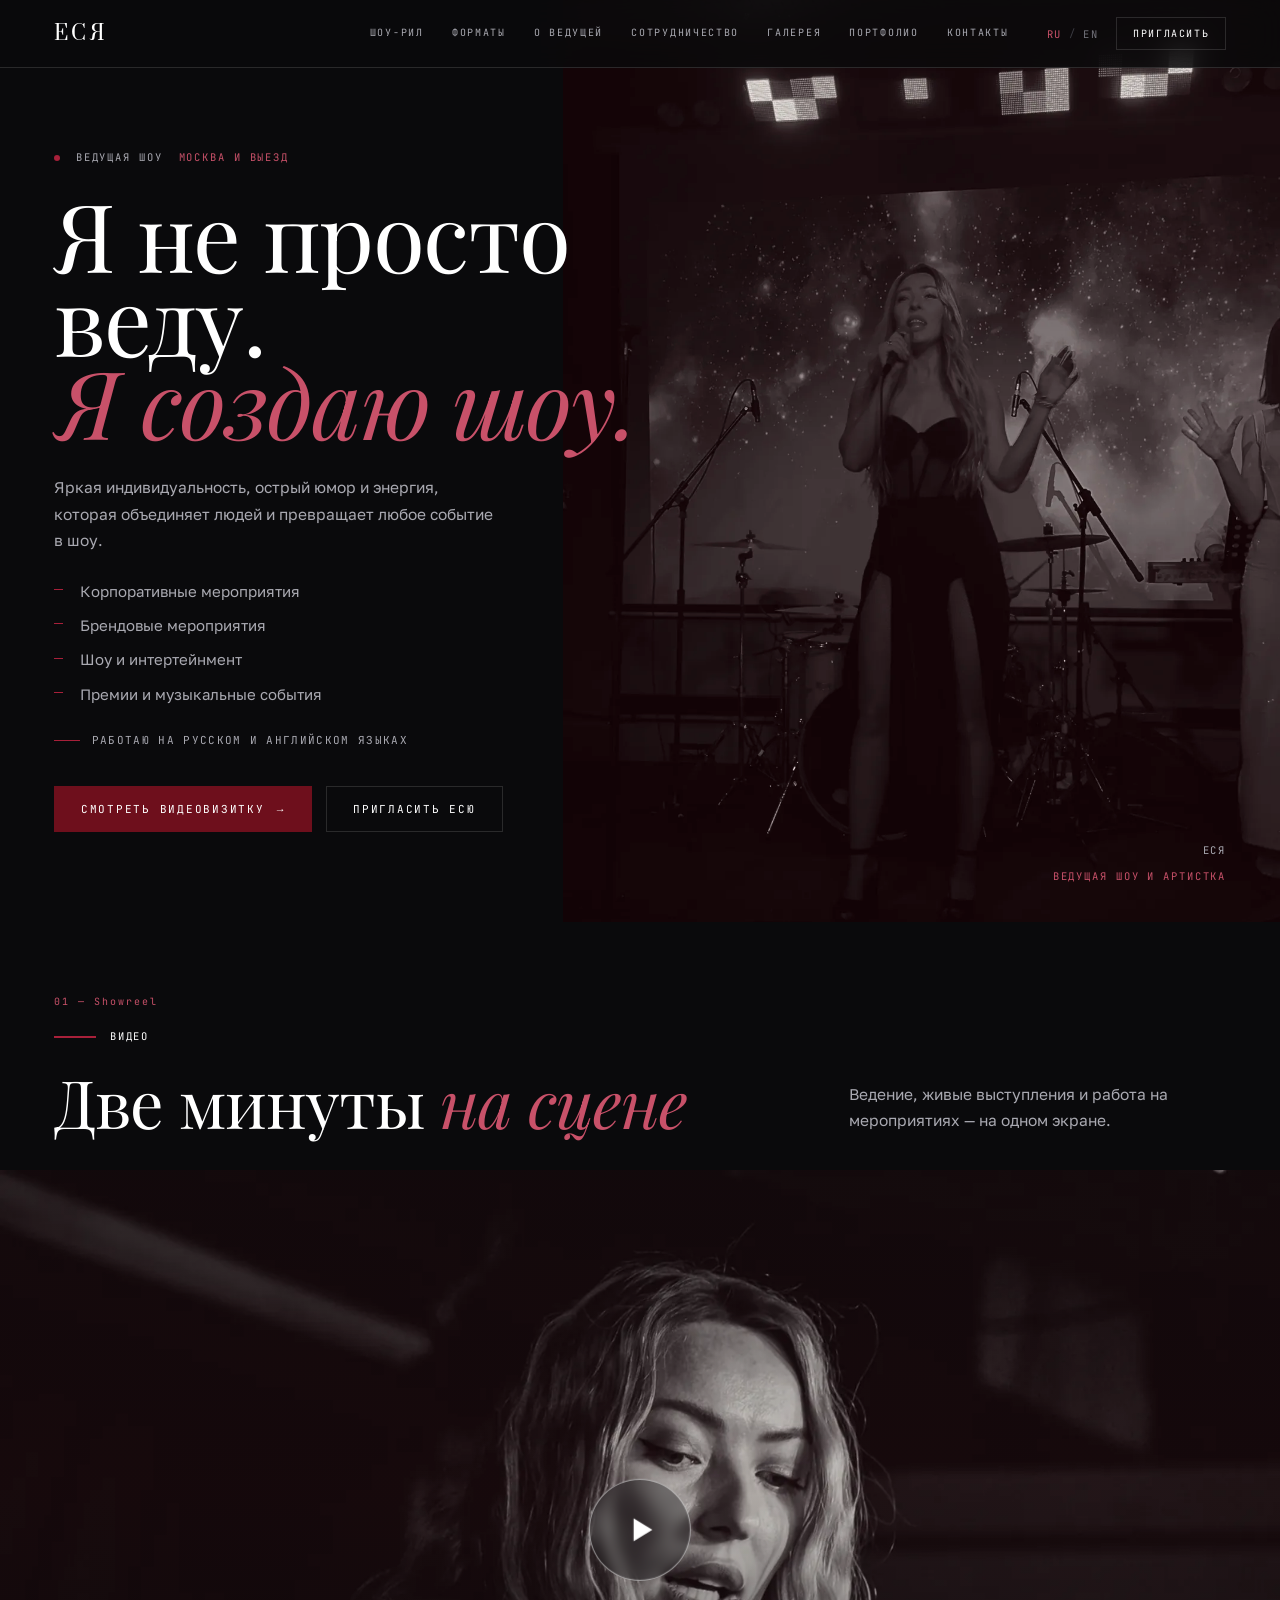
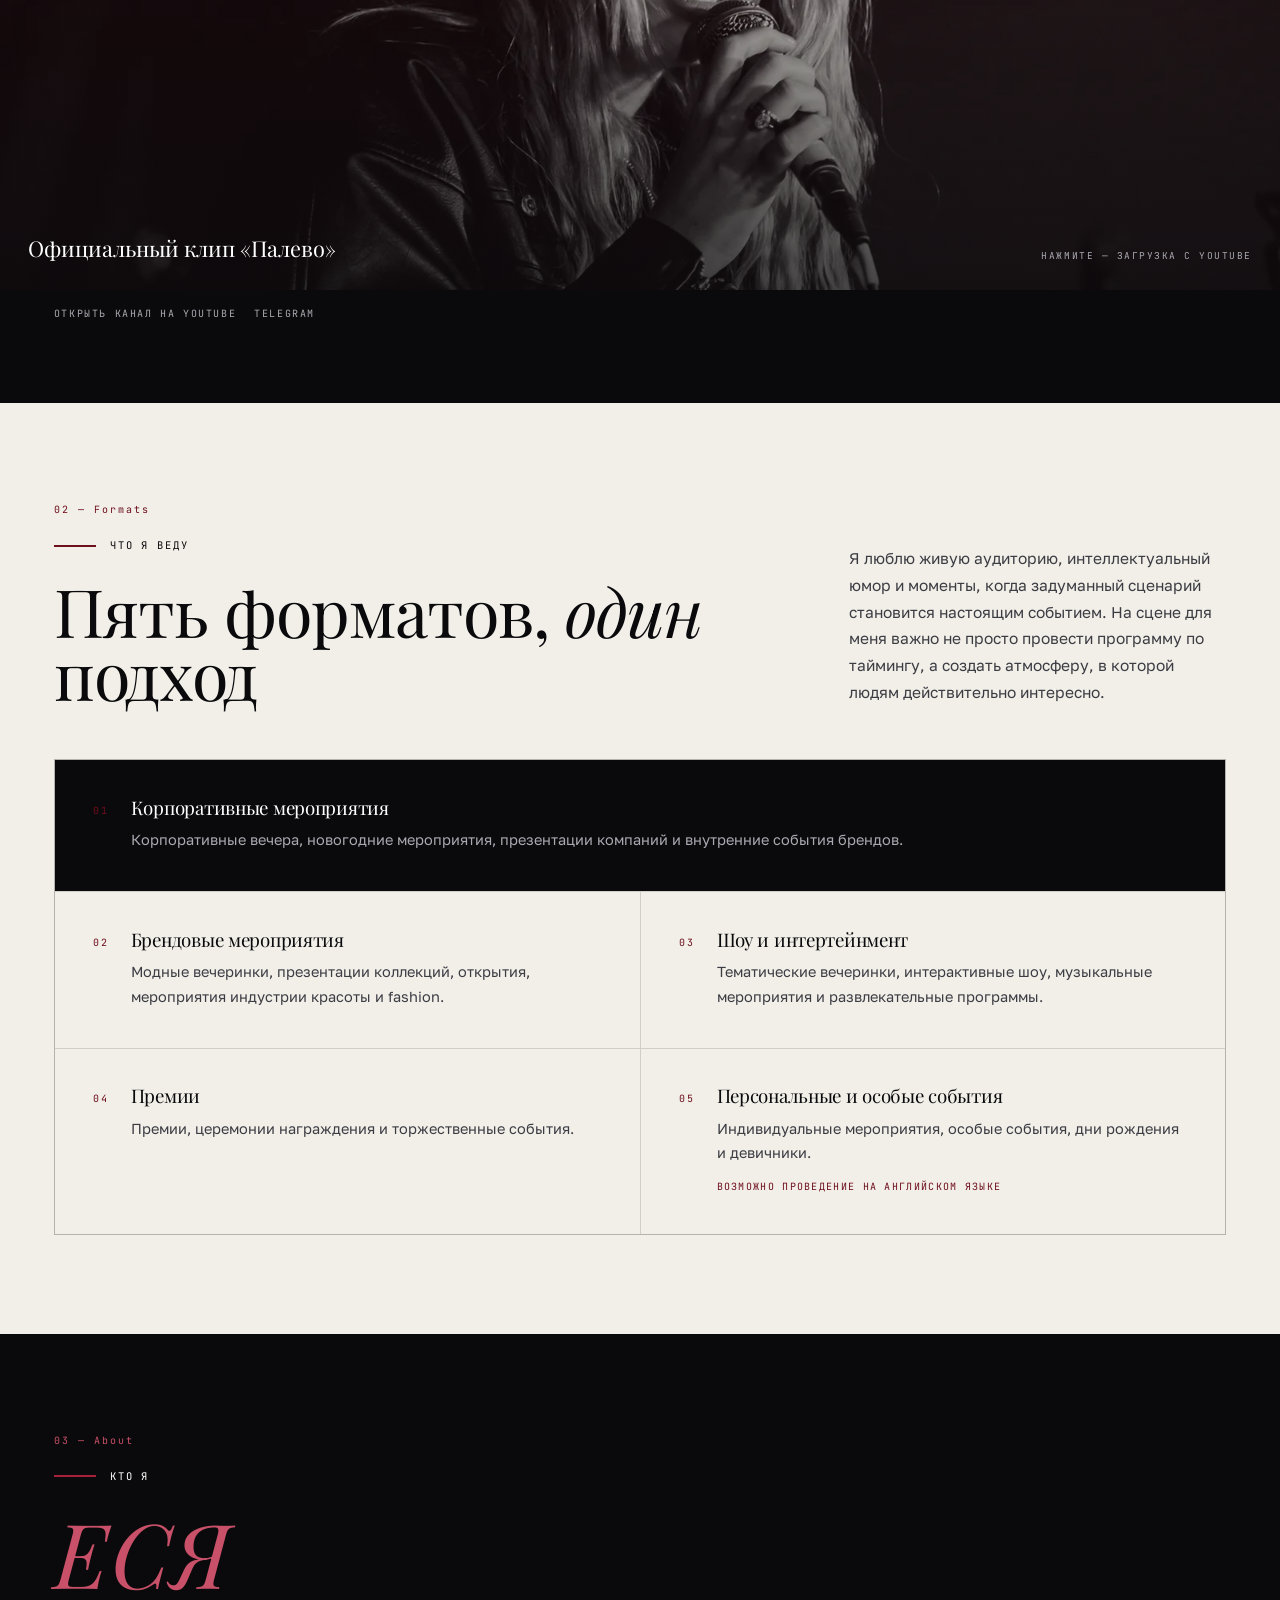
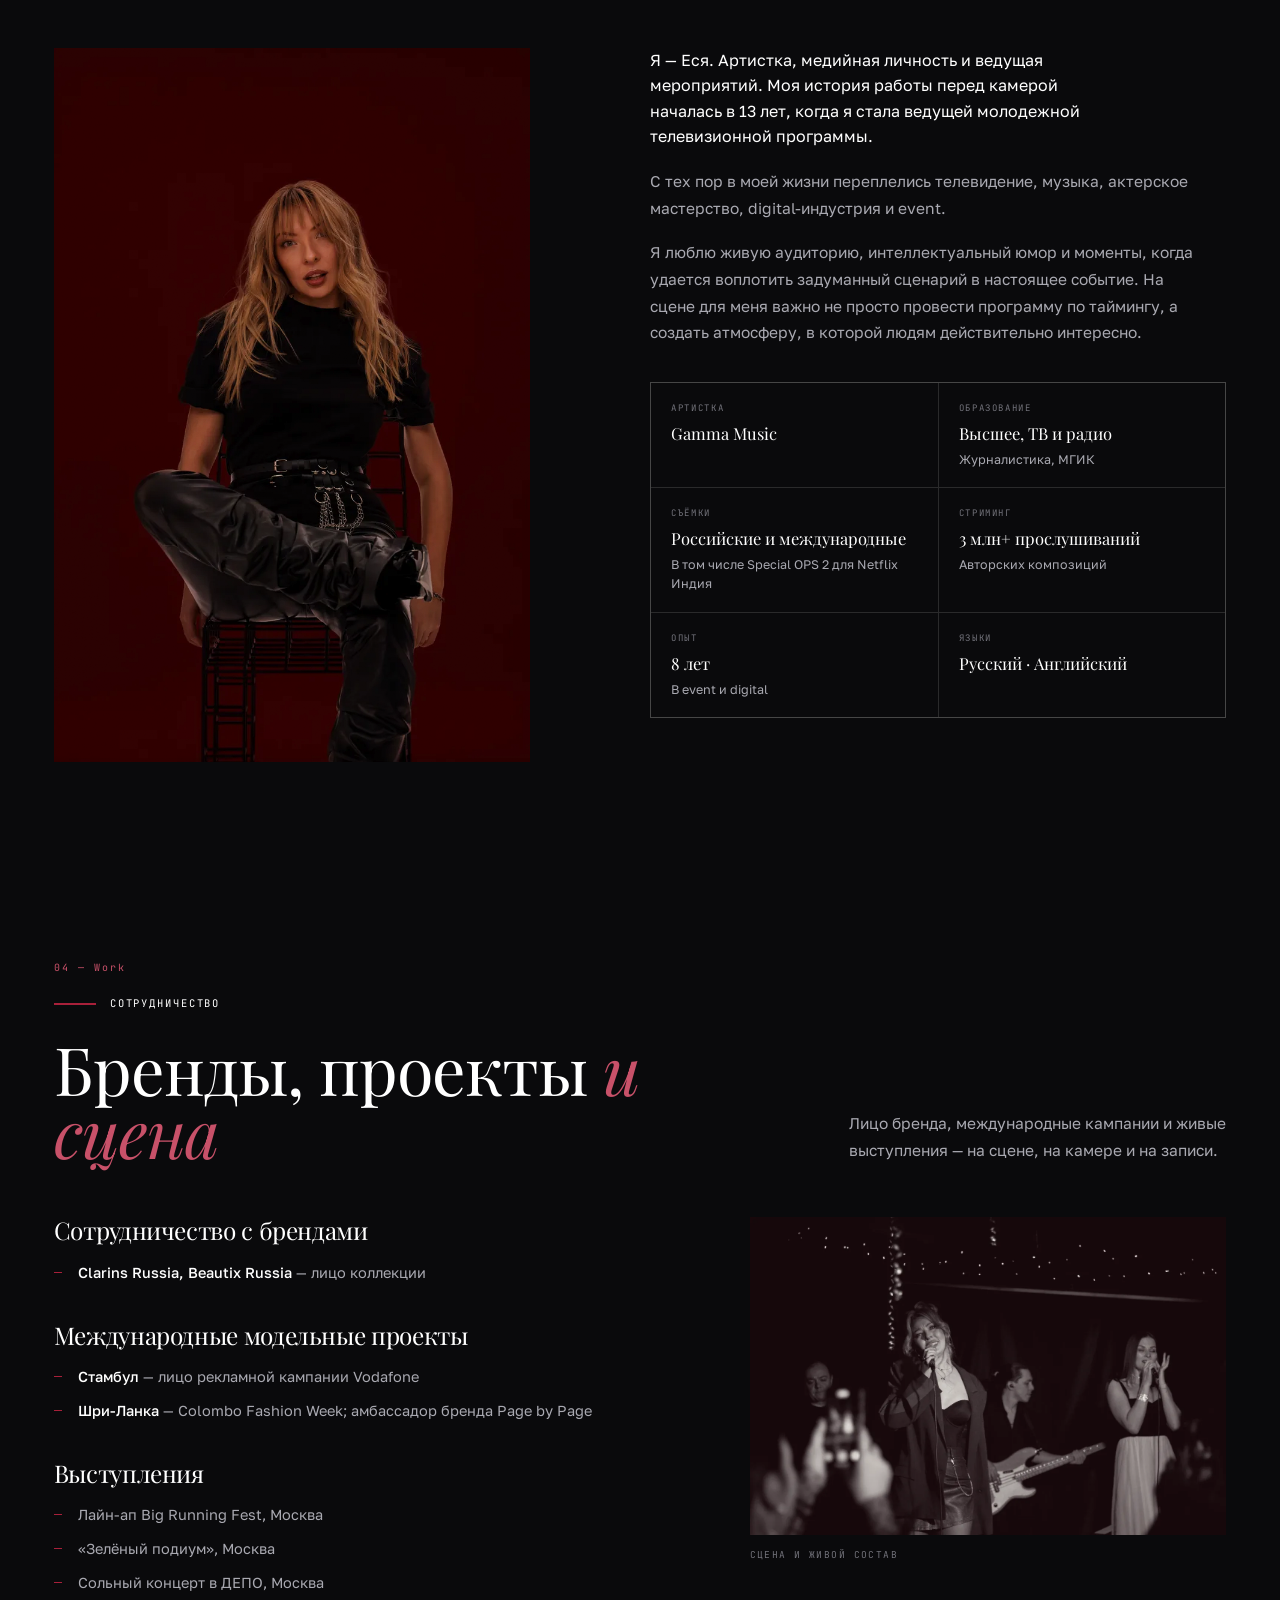
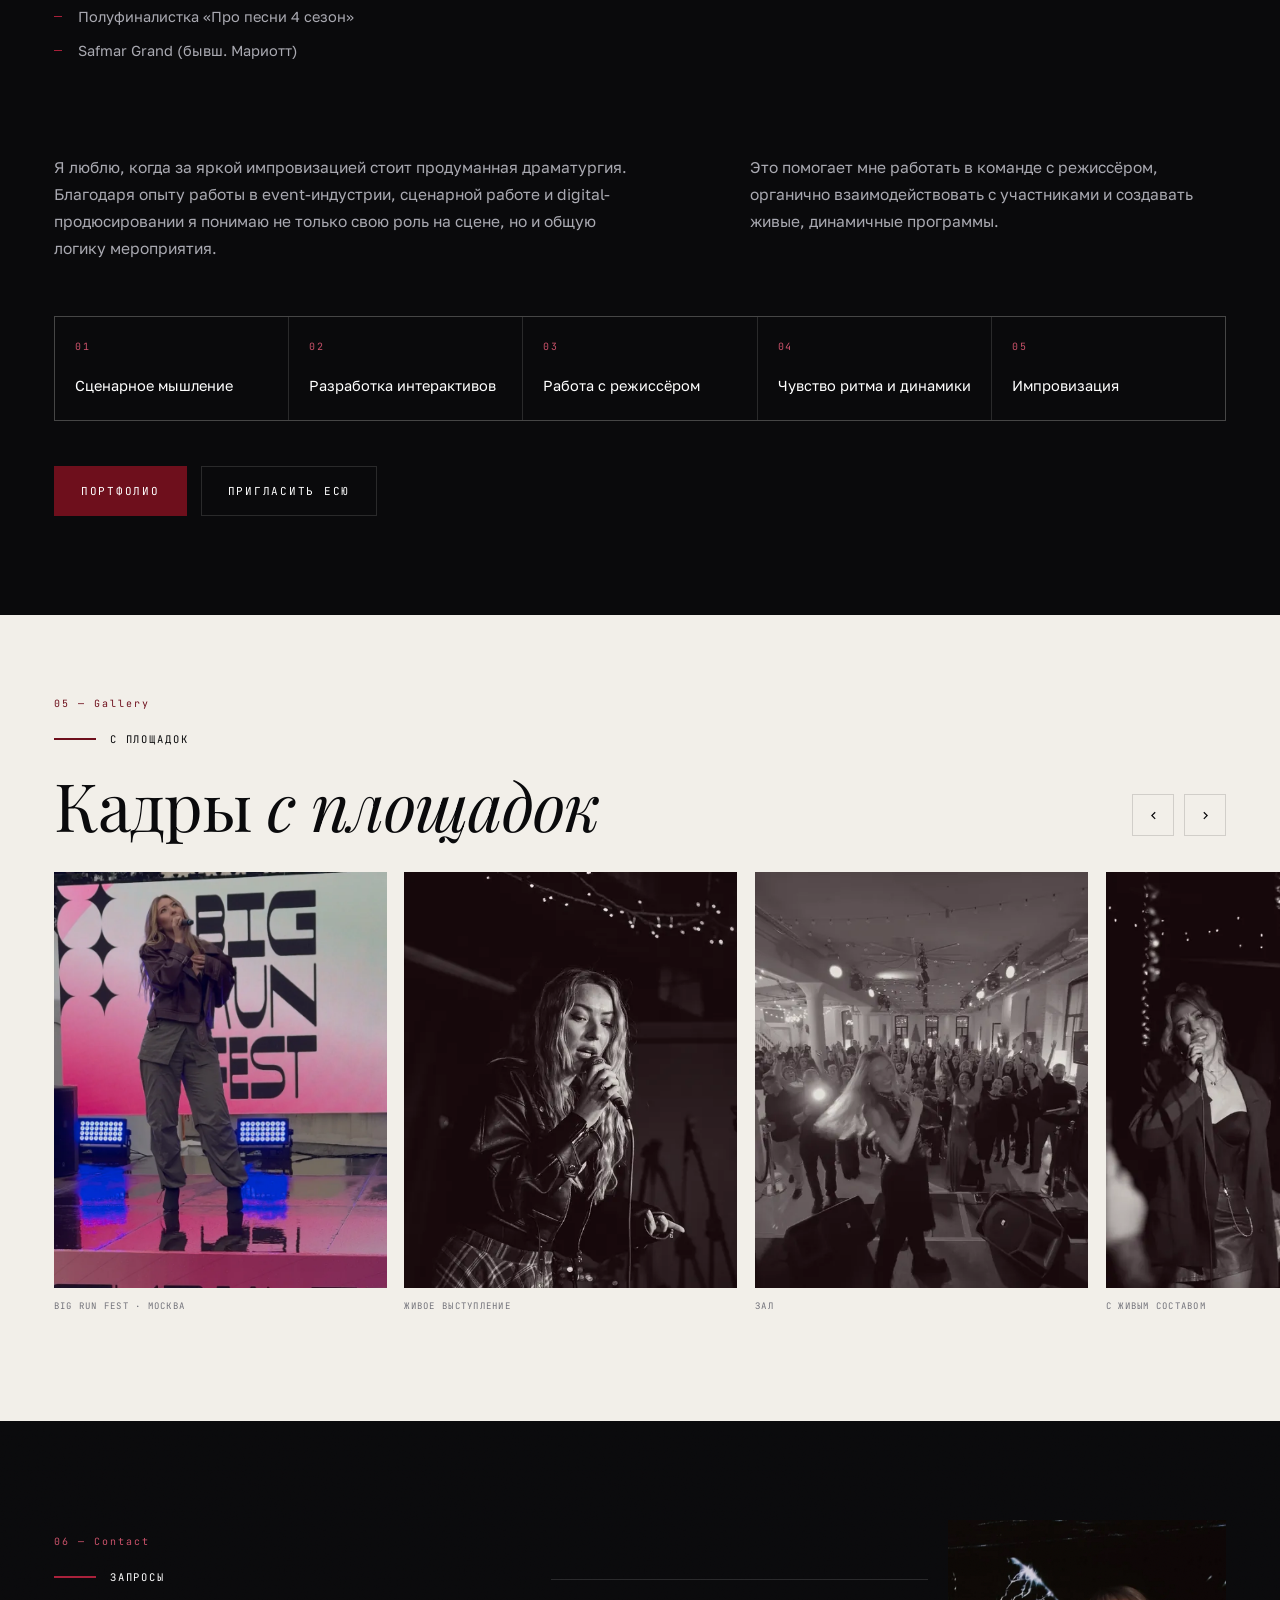
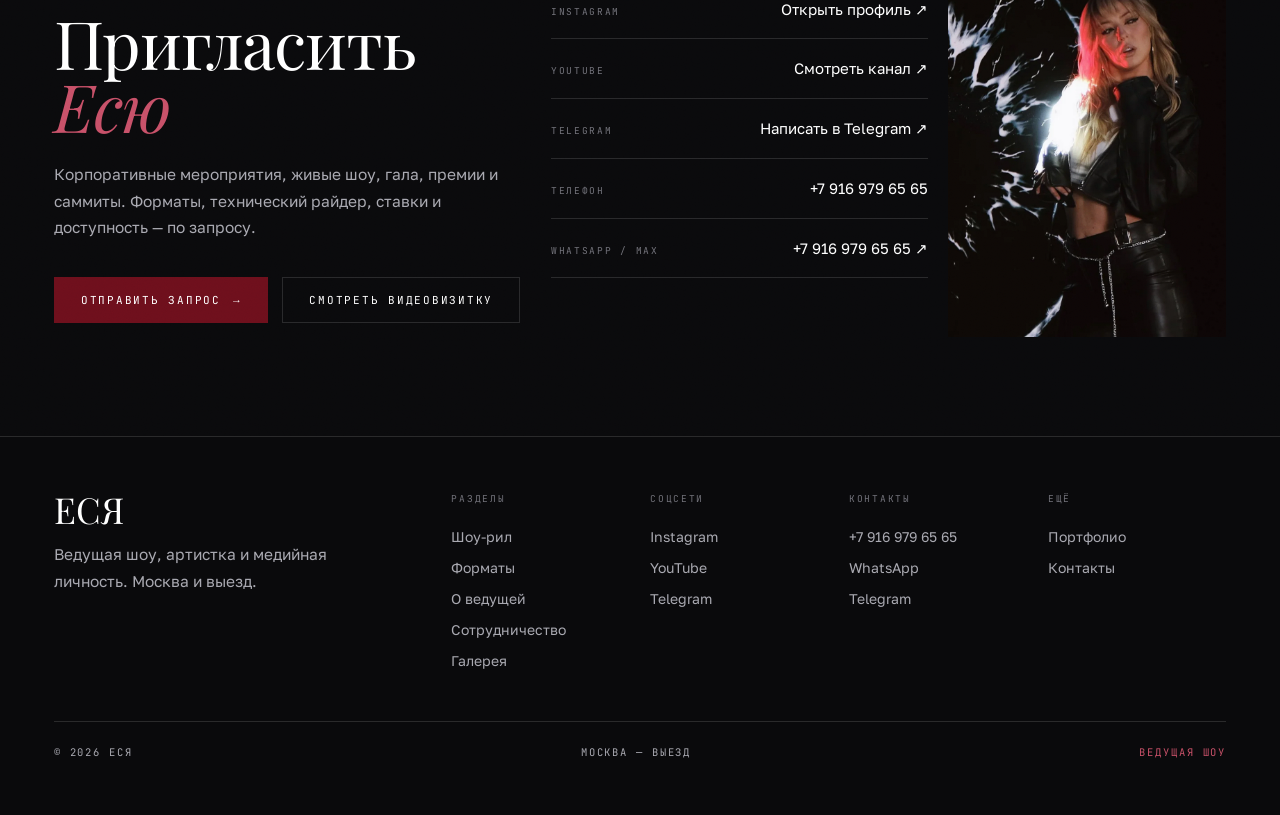
==== commit c0f0240e: "Rebrand the site to ESYA / ЕСЯ" ====
--- a/index.html
+++ b/index.html
@@ -1,36 +1,36 @@
 <!DOCTYPE html>
-<html lang="ru" data-title-ru="Екатерина Сосноватая — Ведущая шоу и мероприятий" data-title-en="Ekaterina Sosnovaya — Show Host & Presenter">
+<html lang="ru" data-title-ru="ЕСЯ — Ведущая шоу и мероприятий" data-title-en="ESYA — Show Host & Presenter">
 <head>
 <meta charset="utf-8">
 <meta name="viewport" content="width=device-width, initial-scale=1">
-<title>Екатерина Сосноватая — Ведущая шоу и мероприятий</title>
+<title>ЕСЯ — Ведущая шоу и мероприятий</title>
 <link rel="icon" href="/favicon.svg" type="image/svg+xml">
 <link rel="stylesheet" href="assets/css/fonts.css">
-<meta name="description" content="Екатерина Сосноватая — ведущая шоу, мероприятий и премий. Яркая индивидуальность, острый юмор и энергия, которая превращает любое событие в шоу. Работаю на русском и английском языках.">
+<meta name="description" content="ЕСЯ — ведущая шоу, мероприятий и премий. Яркая индивидуальность, острый юмор и энергия, которая превращает любое событие в шоу. Работаю на русском и английском языках.">
 <link rel="canonical" href="https://ekaterina-lipina.vercel.app/">
 <meta name="theme-color" content="#0A0A0C">
 <meta property="og:type" content="profile">
-<meta property="og:site_name" content="Екатерина Сосноватая">
-<meta property="og:title" content="Екатерина Сосноватая — Ведущая шоу и мероприятий">
+<meta property="og:site_name" content="ЕСЯ">
+<meta property="og:title" content="ЕСЯ — Ведущая шоу и мероприятий">
 <meta property="og:description" content="Я не просто веду — я создаю шоу. Корпоративные мероприятия, брендовые события, шоу и интертейнмент, премии. Москва и выезд.">
 <meta property="og:url" content="https://ekaterina-lipina.vercel.app/">
 <meta property="og:locale" content="ru_RU">
 <meta property="og:locale:alternate" content="en_US">
-<meta property="og:image" content="https://ekaterina-lipina.vercel.app/assets/img/og-cover.png">
+<meta property="og:image" content="https://ekaterina-lipina.vercel.app/assets/img/og-cover-esya.png">
 <meta property="og:image:width" content="1200">
 <meta property="og:image:height" content="630">
-<meta property="og:image:alt" content="Екатерина Сосноватая — ведущая шоу и мероприятий">
+<meta property="og:image:alt" content="ЕСЯ — ведущая шоу и мероприятий">
 <meta name="twitter:card" content="summary_large_image">
-<meta name="twitter:title" content="Екатерина Сосноватая — Ведущая шоу и мероприятий">
+<meta name="twitter:title" content="ЕСЯ — Ведущая шоу и мероприятий">
 <meta name="twitter:description" content="Я не просто веду — я создаю шоу. Корпоративные мероприятия, брендовые события, шоу и интертейнмент, премии.">
-<meta name="twitter:image" content="https://ekaterina-lipina.vercel.app/assets/img/og-cover.png">
+<meta name="twitter:image" content="https://ekaterina-lipina.vercel.app/assets/img/og-cover-esya.png">
 <link rel="stylesheet" href="assets/css/site.css">
 <script type="application/ld+json">
 {
   "@context": "https://schema.org",
   "@type": "Person",
-  "name": "Екатерина Сосноватая",
-  "alternateName": "Ekaterina Sosnovaya",
+  "name": "ЕСЯ",
+  "alternateName": "ESYA",
   "jobTitle": "Ведущая шоу и мероприятий",
   "description": "Ведущая шоу, мероприятий и премий. Работает на русском и английском языках.",
   "url": "https://ekaterina-lipina.vercel.app/",
@@ -50,7 +50,7 @@
 <div class="progress" id="prog"></div>
 
 <header class="topbar">
-  <a class="brand" href="#top" data-en="Ekaterina Sosnovaya" data-ru="Екатерина Сосноватая">Екатерина Сосноватая</a>
+  <a class="brand" href="#top" data-en="ESYA" data-ru="ЕСЯ">ЕСЯ</a>
   <nav>
     <a href="#reel" data-en="Showreel" data-ru="Шоу-рил">Шоу-рил</a>
     <a href="#formats" data-en="Formats" data-ru="Форматы">Форматы</a>
@@ -84,7 +84,7 @@
   <div class="mnav__lang">
     <button data-lang="ru">RU</button><span class="sep">/</span><button data-lang="en">EN</button>
   </div>
-  <button class="btn btn--primary" data-open-booking data-en="Invite Ekaterina" data-ru="Пригласить Есю">Пригласить Есю</button>
+  <button class="btn btn--primary" data-open-booking data-en="Invite Esya" data-ru="Пригласить Есю">Пригласить Есю</button>
   <div class="mnav__meta">
     <a href="tel:+79169796565">+7 916 979 65 65</a>
     <a href="https://t.me/Esya_Sosnovaya" target="_blank" rel="noopener">Telegram</a>
@@ -101,7 +101,7 @@
     <picture>
       <source media="(max-width:760px)" srcset="assets/img/hero-stage-800.webp">
       <source media="(max-width:1400px)" srcset="assets/img/hero-stage-1200.webp">
-      <img src="assets/img/hero-stage-1600.webp" alt="Екатерина Сосноватая на сцене" width="1600" height="2844" fetchpriority="high">
+      <img src="assets/img/hero-stage-1600.webp" alt="ЕСЯ на сцене" width="1600" height="2844" fetchpriority="high">
     </picture>
   </div>
 
@@ -133,13 +133,13 @@
         <button class="btn btn--primary" data-open-reel>
           <span data-en="Watch the showreel" data-ru="Смотреть видеовизитку">Смотреть видеовизитку</span><span class="arw">→</span>
         </button>
-        <button class="btn" data-open-booking data-en="Invite Ekaterina" data-ru="Пригласить Есю">Пригласить Есю</button>
+        <button class="btn" data-open-booking data-en="Invite Esya" data-ru="Пригласить Есю">Пригласить Есю</button>
       </div>
     </div>
   </div>
 
   <div class="hero__folio">
-    <span class="label" data-en="Ekaterina Sosnovaya" data-ru="Екатерина Сосноватая">Екатерина Сосноватая</span>
+    <span class="label" data-en="ESYA" data-ru="ЕСЯ">ЕСЯ</span>
     <span class="label label--accent" data-en="Show host &amp; artist" data-ru="Ведущая шоу и артистка">Ведущая шоу и артистка</span>
   </div>
 </section>
@@ -237,7 +237,7 @@
       <div class="lead">
         <div class="sec__num">03 — About</div>
         <div class="kicker"><span class="label" data-en="Who I am" data-ru="Кто я">Кто я</span></div>
-        <h2 class="h-1" data-en="Ekaterina <em class='italic' style='color:var(--accent-text)'>Sosnovaya</em>" data-ru="Екатерина <em class='italic' style='color:var(--accent-text)'>Сосноватая</em>">Екатерина <em class="italic" style="color:var(--accent-text)">Сосноватая</em></h2>
+        <h2 class="h-1 about__name" data-en="<em class='italic' style='color:var(--accent-text)'>ESYA</em>" data-ru="<em class='italic' style='color:var(--accent-text)'>ЕСЯ</em>"><em class="italic" style="color:var(--accent-text)">ЕСЯ</em></h2>
       </div>
     </div>
 
@@ -246,10 +246,10 @@
         <img src="assets/img/seated-burgundy-800.webp"
              srcset="assets/img/seated-burgundy-800.webp 800w, assets/img/seated-burgundy-1200.webp 1200w"
              sizes="(max-width:760px) 90vw, 40vw"
-             alt="Екатерина Сосноватая" width="800" height="1190" loading="lazy">
+             alt="ЕСЯ" width="800" height="1190" loading="lazy">
       </div>
       <div class="about__copy">
-        <p class="lede" data-en="I am Ekaterina — an artist, a media personality and a host. My story in front of the camera began at 13, when I became the presenter of a youth television programme." data-ru="Я — Еся. Артистка, медийная личность и ведущая мероприятий. Моя история работы перед камерой началась в 13 лет, когда я стала ведущей молодежной телевизионной программы.">Я — Еся. Артистка, медийная личность и ведущая мероприятий. Моя история работы перед камерой началась в 13 лет, когда я стала ведущей молодежной телевизионной программы.</p>
+        <p class="lede" data-en="I am Esya — an artist, a media personality and a host. My story in front of the camera began at 13, when I became the presenter of a youth television programme." data-ru="Я — Еся. Артистка, медийная личность и ведущая мероприятий. Моя история работы перед камерой началась в 13 лет, когда я стала ведущей молодежной телевизионной программы.">Я — Еся. Артистка, медийная личность и ведущая мероприятий. Моя история работы перед камерой началась в 13 лет, когда я стала ведущей молодежной телевизионной программы.</p>
         <p class="body-p" data-en="Since then television, music, acting, digital and the event industry have run through my life in parallel." data-ru="С тех пор в моей жизни переплелись телевидение, музыка, актерское мастерство, digital-индустрия и event.">С тех пор в моей жизни переплелись телевидение, музыка, актерское мастерство, digital-индустрия и event.</p>
         <p class="body-p" data-en="I love a live audience, intelligent humour and the moments when a planned script becomes a real event. On stage it matters less that I keep to the running order than that I build an atmosphere people genuinely want to be in." data-ru="Я люблю живую аудиторию, интеллектуальный юмор и моменты, когда удается воплотить задуманный сценарий в настоящее событие. На сцене для меня важно не просто провести программу по таймингу, а создать атмосферу, в которой людям действительно интересно.">Я люблю живую аудиторию, интеллектуальный юмор и моменты, когда удается воплотить задуманный сценарий в настоящее событие.</p>
 
@@ -326,7 +326,7 @@
       </div>
 
       <figure class="brands__art">
-        <img src="assets/img/stage-band-1280.webp" alt="Екатерина Сосноватая на сцене с живым составом" width="1280" height="853" loading="lazy">
+        <img src="assets/img/stage-band-1280.webp" alt="ЕСЯ на сцене с живым составом" width="1280" height="853" loading="lazy">
         <figcaption data-en="Live band — on stage" data-ru="Сцена и живой состав">Сцена и живой состав</figcaption>
       </figure>
     </div>
@@ -350,7 +350,7 @@
 
     <div style="margin-top:clamp(34px,5vh,56px);display:flex;gap:14px;flex-wrap:wrap">
       <a class="btn btn--primary" href="/portfolio" data-en="Portfolio" data-ru="Портфолио">Портфолио<span class="arw">→</span></a>
-      <button class="btn" data-open-booking data-en="Invite Ekaterina" data-ru="Пригласить Есю">Пригласить Есю</button>
+      <button class="btn" data-open-booking data-en="Invite Esya" data-ru="Пригласить Есю">Пригласить Есю</button>
     </div>
   </div>
 </section>
@@ -370,14 +370,14 @@
   </div>
 
   <div class="carousel" data-carousel>
-    <div class="carousel__item"><img src="assets/img/gallery-bigrun-800.webp" srcset="assets/img/gallery-bigrun-800.webp 800w, assets/img/gallery-bigrun-1200.webp 1200w" sizes="(max-width:760px) 76vw, 340px" alt="Екатерина Сосноватая на сцене Big Run Fest" width="800" height="1000" loading="lazy"><div class="carousel__cap" data-en="Big Run Fest · Moscow" data-ru="Big Run Fest · Москва">Big Run Fest · Москва</div></div>
-    <div class="carousel__item"><img src="assets/img/car-03-500.webp" srcset="assets/img/car-03-500.webp 500w, assets/img/car-03-800.webp 800w" sizes="(max-width:760px) 76vw, 340px" alt="Екатерина Сосноватая выступает" width="500" height="625" loading="lazy"><div class="carousel__cap" data-en="Live performance" data-ru="Живое выступление">Живое выступление</div></div>
+    <div class="carousel__item"><img src="assets/img/gallery-bigrun-800.webp" srcset="assets/img/gallery-bigrun-800.webp 800w, assets/img/gallery-bigrun-1200.webp 1200w" sizes="(max-width:760px) 76vw, 340px" alt="ЕСЯ на сцене Big Run Fest" width="800" height="1000" loading="lazy"><div class="carousel__cap" data-en="Big Run Fest · Moscow" data-ru="Big Run Fest · Москва">Big Run Fest · Москва</div></div>
+    <div class="carousel__item"><img src="assets/img/car-03-500.webp" srcset="assets/img/car-03-500.webp 500w, assets/img/car-03-800.webp 800w" sizes="(max-width:760px) 76vw, 340px" alt="ЕСЯ выступает" width="500" height="625" loading="lazy"><div class="carousel__cap" data-en="Live performance" data-ru="Живое выступление">Живое выступление</div></div>
     <div class="carousel__item"><img src="assets/img/car-05-500.webp" srcset="assets/img/car-05-500.webp 500w, assets/img/car-05-800.webp 800w" sizes="(max-width:760px) 76vw, 340px" alt="Зал на мероприятии" width="500" height="625" loading="lazy"><div class="carousel__cap" data-en="The floor" data-ru="Зал">Зал</div></div>
-    <div class="carousel__item"><img src="assets/img/car-04-500.webp" alt="Екатерина Сосноватая с живым составом" width="500" height="625" loading="lazy"><div class="carousel__cap" data-en="With a live band" data-ru="С живым составом">С живым составом</div></div>
-    <div class="carousel__item"><img src="assets/img/car-07-500.webp" srcset="assets/img/car-07-500.webp 500w, assets/img/car-07-800.webp 800w" sizes="(max-width:760px) 76vw, 340px" alt="Екатерина Сосноватая на открытой сцене" width="500" height="625" loading="lazy"><div class="carousel__cap" data-en="Open air" data-ru="Под открытым небом">Под открытым небом</div></div>
-    <div class="carousel__item"><img src="assets/img/gallery-portrait-800.webp" srcset="assets/img/gallery-portrait-800.webp 800w, assets/img/gallery-portrait-1200.webp 1200w" sizes="(max-width:760px) 76vw, 340px" alt="Портрет Екатерины Сосноватой" width="800" height="1000" loading="lazy"><div class="carousel__cap" data-en="Portrait" data-ru="Портрет">Портрет</div></div>
+    <div class="carousel__item"><img src="assets/img/car-04-500.webp" alt="ЕСЯ с живым составом" width="500" height="625" loading="lazy"><div class="carousel__cap" data-en="With a live band" data-ru="С живым составом">С живым составом</div></div>
+    <div class="carousel__item"><img src="assets/img/car-07-500.webp" srcset="assets/img/car-07-500.webp 500w, assets/img/car-07-800.webp 800w" sizes="(max-width:760px) 76vw, 340px" alt="ЕСЯ на открытой сцене" width="500" height="625" loading="lazy"><div class="carousel__cap" data-en="Open air" data-ru="Под открытым небом">Под открытым небом</div></div>
+    <div class="carousel__item"><img src="assets/img/gallery-portrait-800.webp" srcset="assets/img/gallery-portrait-800.webp 800w, assets/img/gallery-portrait-1200.webp 1200w" sizes="(max-width:760px) 76vw, 340px" alt="Портрет ЕСЯ" width="800" height="1000" loading="lazy"><div class="carousel__cap" data-en="Portrait" data-ru="Портрет">Портрет</div></div>
     <div class="carousel__item"><img src="assets/img/car-10-500.webp" srcset="assets/img/car-10-500.webp 500w, assets/img/car-10-800.webp 800w" sizes="(max-width:760px) 76vw, 340px" alt="Главная сцена мероприятия" width="500" height="625" loading="lazy"><div class="carousel__cap" data-en="Main stage" data-ru="Главная сцена">Главная сцена</div></div>
-    <div class="carousel__item carousel__item--carpet"><img src="assets/img/press-carpet-800.webp" srcset="assets/img/press-carpet-800.webp 800w, assets/img/press-carpet-1200.webp 1200w" sizes="(max-width:760px) 76vw, 340px" alt="Екатерина Сосноватая на красной дорожке Белого Феста" width="800" height="533" loading="lazy"><div class="carousel__cap" data-en="White Festival · red carpet" data-ru="Белый Фест · красная дорожка">Белый Фест · красная дорожка</div></div>
+    <div class="carousel__item carousel__item--carpet"><img src="assets/img/press-carpet-800.webp" srcset="assets/img/press-carpet-800.webp 800w, assets/img/press-carpet-1200.webp 1200w" sizes="(max-width:760px) 76vw, 340px" alt="ЕСЯ на красной дорожке Белого Феста" width="800" height="533" loading="lazy"><div class="carousel__cap" data-en="White Festival · red carpet" data-ru="Белый Фест · красная дорожка">Белый Фест · красная дорожка</div></div>
   </div>
 </section>
 
@@ -388,7 +388,7 @@
       <div class="contact__copy">
         <div class="sec__num">06 — Contact</div>
         <div class="kicker"><span class="label" data-en="Enquiries" data-ru="Запросы">Запросы</span></div>
-        <h2 class="h-1" data-en="Invite <em class='italic' style='color:var(--accent-text)'>Ekaterina</em>" data-ru="Пригласить <em class='italic' style='color:var(--accent-text)'>Есю</em>">Пригласить <em class="italic" style="color:var(--accent-text)">Есю</em></h2>
+        <h2 class="h-1" data-en="Invite <em class='italic' style='color:var(--accent-text)'>Esya</em>" data-ru="Пригласить <em class='italic' style='color:var(--accent-text)'>Есю</em>">Пригласить <em class="italic" style="color:var(--accent-text)">Есю</em></h2>
         <p class="body-p" style="margin-top:22px" data-en="Corporate events, live shows, galas, awards and summits. Formats, technical rider, rates and availability on request." data-ru="Корпоративные мероприятия, живые шоу, гала, премии и саммиты. Форматы, технический райдер, ставки и доступность — по запросу.">Корпоративные мероприятия, живые шоу, гала, премии и саммиты. Форматы, технический райдер, ставки и доступность — по запросу.</p>
         <div class="hero__cta">
           <button class="btn btn--primary" data-open-booking><span data-en="Send an enquiry" data-ru="Отправить запрос">Отправить запрос</span><span class="arw">→</span></button>
@@ -399,15 +399,15 @@
       <div class="contact__links">
         <div class="clink">
           <span class="k" data-en="Instagram" data-ru="Instagram">Instagram</span>
-          <a class="v" href="https://www.instagram.com/esya_sosnovaya" target="_blank" rel="noopener">@esya_sosnovaya ↗</a>
+          <a class="v" href="https://www.instagram.com/esya_sosnovaya" target="_blank" rel="noopener" data-en="Open profile ↗" data-ru="Открыть профиль ↗">Открыть профиль ↗</a>
         </div>
         <div class="clink">
           <span class="k" data-en="YouTube" data-ru="YouTube">YouTube</span>
-          <a class="v" href="https://youtube.com/@esyasosnovaya" target="_blank" rel="noopener">@esyasosnovaya ↗</a>
+          <a class="v" href="https://youtube.com/@esyasosnovaya" target="_blank" rel="noopener" data-en="Watch the channel ↗" data-ru="Смотреть канал ↗">Смотреть канал ↗</a>
         </div>
         <div class="clink">
           <span class="k" data-en="Telegram" data-ru="Telegram">Telegram</span>
-          <a class="v" href="https://t.me/Esya_Sosnovaya" target="_blank" rel="noopener">@Esya_Sosnovaya ↗</a>
+          <a class="v" href="https://t.me/Esya_Sosnovaya" target="_blank" rel="noopener" data-en="Message on Telegram ↗" data-ru="Написать в Telegram ↗">Написать в Telegram ↗</a>
         </div>
         <div class="clink">
           <span class="k" data-en="Phone" data-ru="Телефон">Телефон</span>
@@ -420,7 +420,7 @@
       </div>
 
       <div class="contact__art grain">
-        <img src="assets/img/contact-4711-800.webp" alt="Екатерина Сосноватая" width="800" height="1200" loading="lazy">
+        <img src="assets/img/contact-4711-800.webp" alt="ЕСЯ" width="800" height="1200" loading="lazy">
       </div>
     </div>
   </div>
@@ -432,7 +432,7 @@
   <div class="wrap">
     <div class="foot__grid">
       <div class="foot__brand">
-        <div class="nm masthead" data-en="Ekaterina Sosnovaya" data-ru="Екатерина Сосноватая">Екатерина Сосноватая</div>
+        <div class="nm masthead" data-en="ESYA" data-ru="ЕСЯ">ЕСЯ</div>
         <p class="body-p" style="max-width:34ch" data-en="Show host, artist and media personality. Moscow, and on tour." data-ru="Ведущая шоу, артистка и медийная личность. Москва и выезд.">Ведущая шоу, артистка и медийная личность. Москва и выезд.</p>
       </div>
       <div class="foot__col">
@@ -462,7 +462,7 @@
       </div>
     </div>
     <div class="foot__bottom">
-      <span class="label" data-en="© 2026 Ekaterina Sosnovaya" data-ru="© 2026 Екатерина Сосноватая">© 2026 Екатерина Сосноватая</span>
+      <span class="label" data-en="© 2026 ESYA" data-ru="© 2026 ЕСЯ">© 2026 ЕСЯ</span>
       <span class="label" data-en="Moscow — on tour" data-ru="Москва — выезд">Москва — выезд</span>
       <span class="label label--accent" data-en="Show host" data-ru="Ведущая шоу">Ведущая шоу</span>
     </div>
@@ -479,7 +479,7 @@
 <div class="modal" id="booking" role="dialog" aria-modal="true" aria-labelledby="bk-title">
   <div class="modal__panel">
     <button class="modal__close" data-close-booking aria-label="Закрыть / Close">×</button>
-    <h3 id="bk-title" data-en="Invite Ekaterina" data-ru="Пригласить Есю">Пригласить Есю</h3>
+    <h3 id="bk-title" data-en="Invite Esya" data-ru="Пригласить Есю">Пригласить Есю</h3>
     <p class="sub" data-en="Tell me about the event — I reply personally." data-ru="Расскажите о мероприятии — отвечаю лично.">Расскажите о мероприятии — отвечаю лично.</p>
 
     <form id="bk-form" novalidate>
--- a/assets/css/site.css
+++ b/assets/css/site.css
@@ -81,6 +81,7 @@
 
 h1,h2,h3,h4{font-family:var(--f-display);font-weight:400;line-height:.95;letter-spacing:-.015em;overflow-wrap:break-word}
 .h-1{font-size:clamp(2.5rem,5.2vw,4.7rem);line-height:.94}
+.h-1.about__name{font-size:clamp(3.4rem,7vw,6.4rem);line-height:.92;letter-spacing:.02em}
 .h-2{font-size:clamp(1.85rem,3.4vw,3rem);line-height:1}
 .h-3{font-size:clamp(1.3rem,1.9vw,1.85rem);line-height:1.12}
 .italic{font-style:italic}
@@ -126,7 +127,7 @@
   background:rgba(10,10,12,.82);backdrop-filter:blur(14px);
   border-bottom:1px solid var(--line-dark);
 }
-.topbar .brand{font-family:var(--f-display);font-size:15.5px;letter-spacing:.03em;white-space:nowrap;flex:0 1 auto;min-width:0;overflow:hidden;text-overflow:ellipsis}
+.topbar .brand{font-family:var(--f-masthead);font-size:20px;letter-spacing:.18em;text-transform:uppercase;white-space:nowrap;flex:0 1 auto;min-width:0;overflow:hidden;text-overflow:ellipsis}
 .topbar nav{display:flex;gap:clamp(14px,2.2vw,34px);margin-left:auto;min-width:0;overflow:hidden}
 .topbar nav a{
   font-family:var(--f-mono);font-size:10px;letter-spacing:.17em;text-transform:uppercase;
@@ -514,7 +515,7 @@
 
 @media (max-width:560px){
   .topbar .cta{display:none}
-  .topbar .brand{font-size:15px}
+  .topbar .brand{font-size:18px}
   .hero__title{font-size:clamp(2.45rem,11.8vw,3.1rem)}
   .hero__lede{font-size:15px}
   .hero__cta{gap:9px}
@@ -525,7 +526,7 @@
 @media (max-width:380px){
   :root{--pad:16px}
   .topbar{gap:8px}
-  .topbar .brand{font-size:13.5px}
+  .topbar .brand{font-size:17px}
   .topbar .right{gap:8px}
   .burger{margin-right:-9px}
   .hero__title{font-size:clamp(2.15rem,11.4vw,2.7rem)}
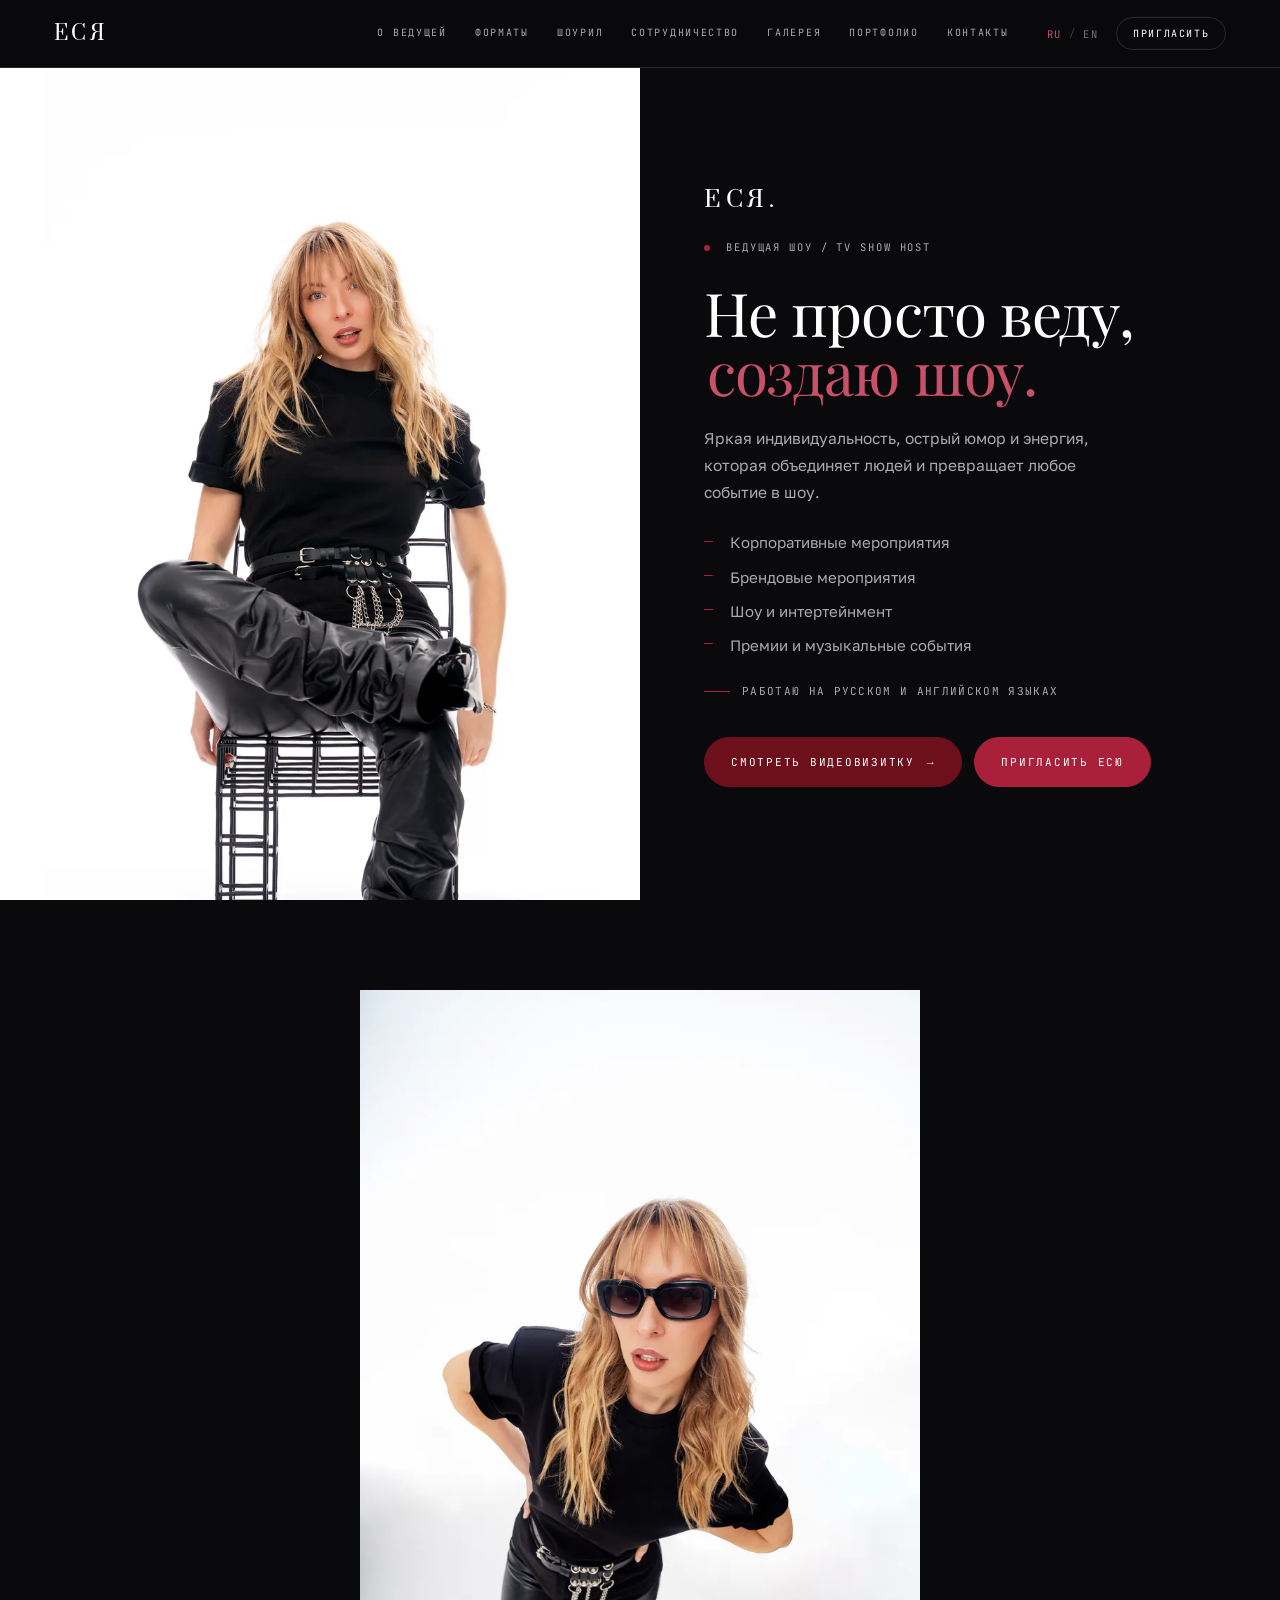
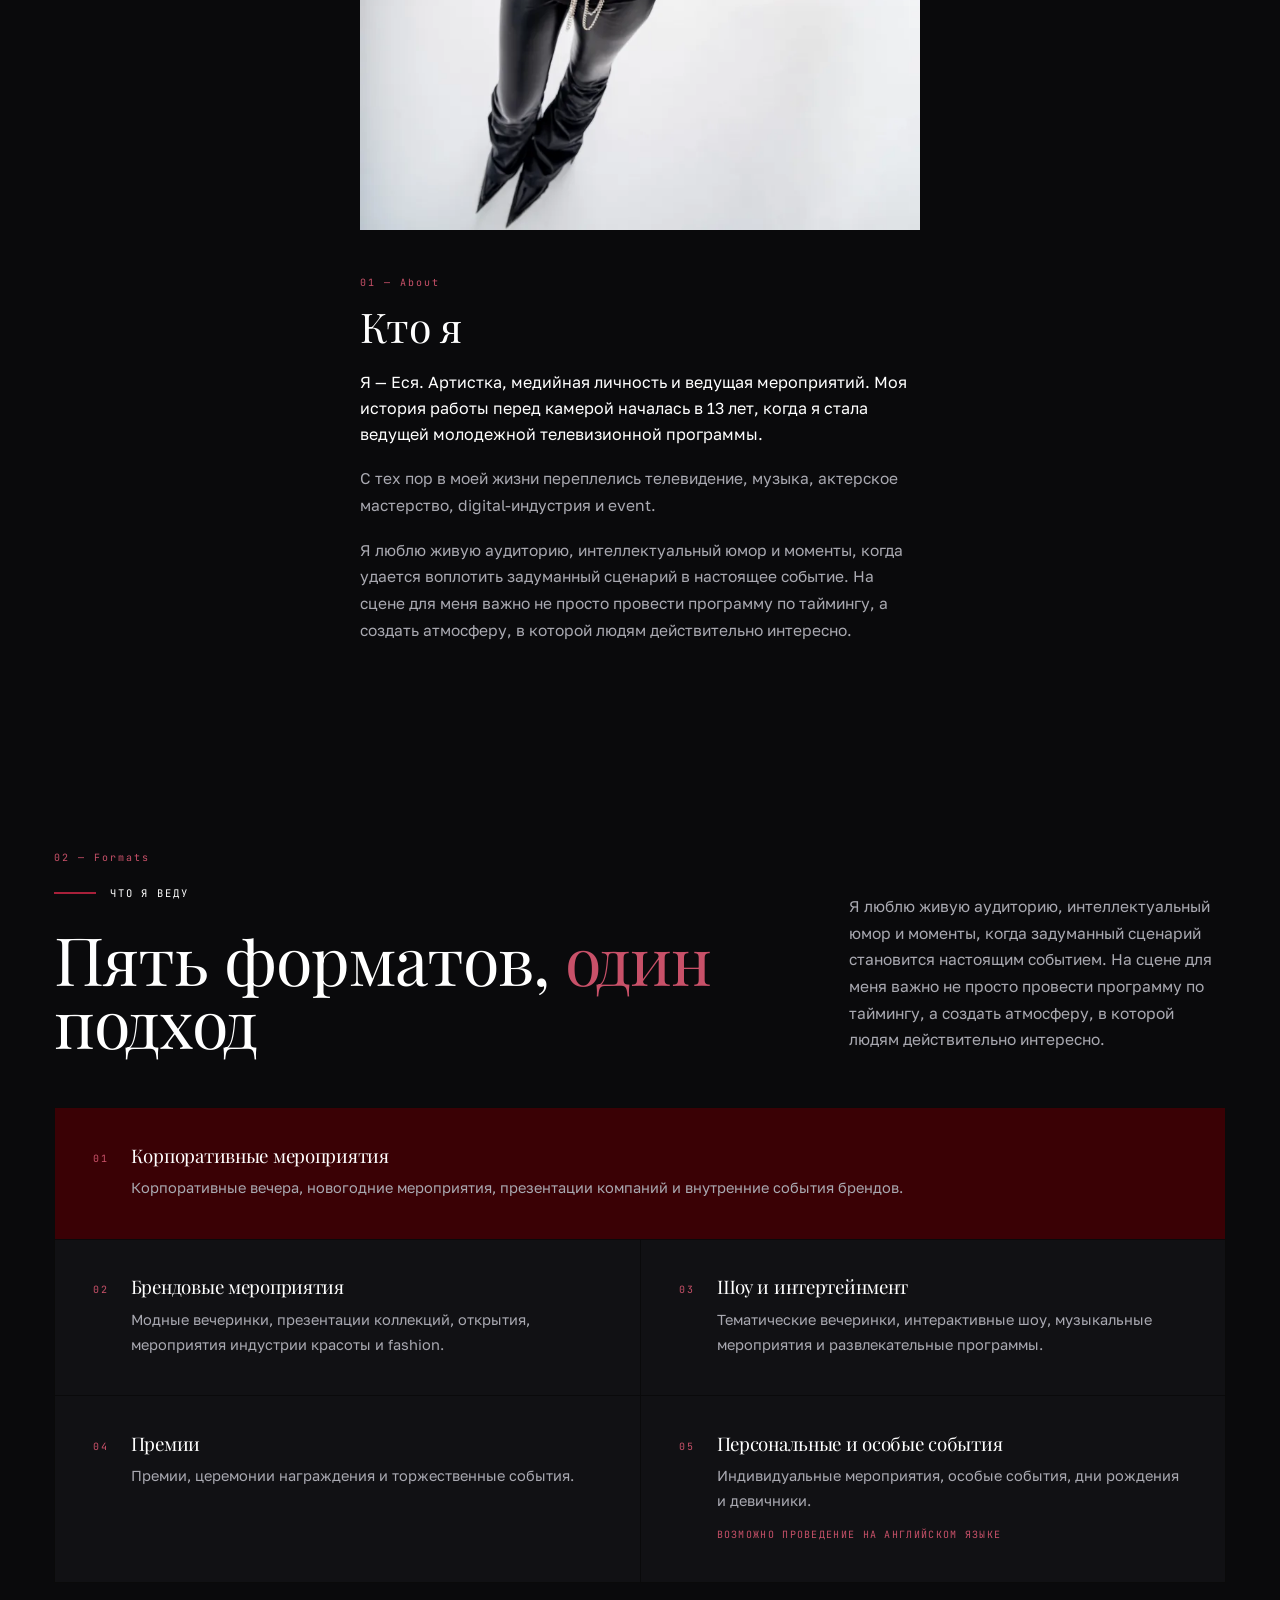
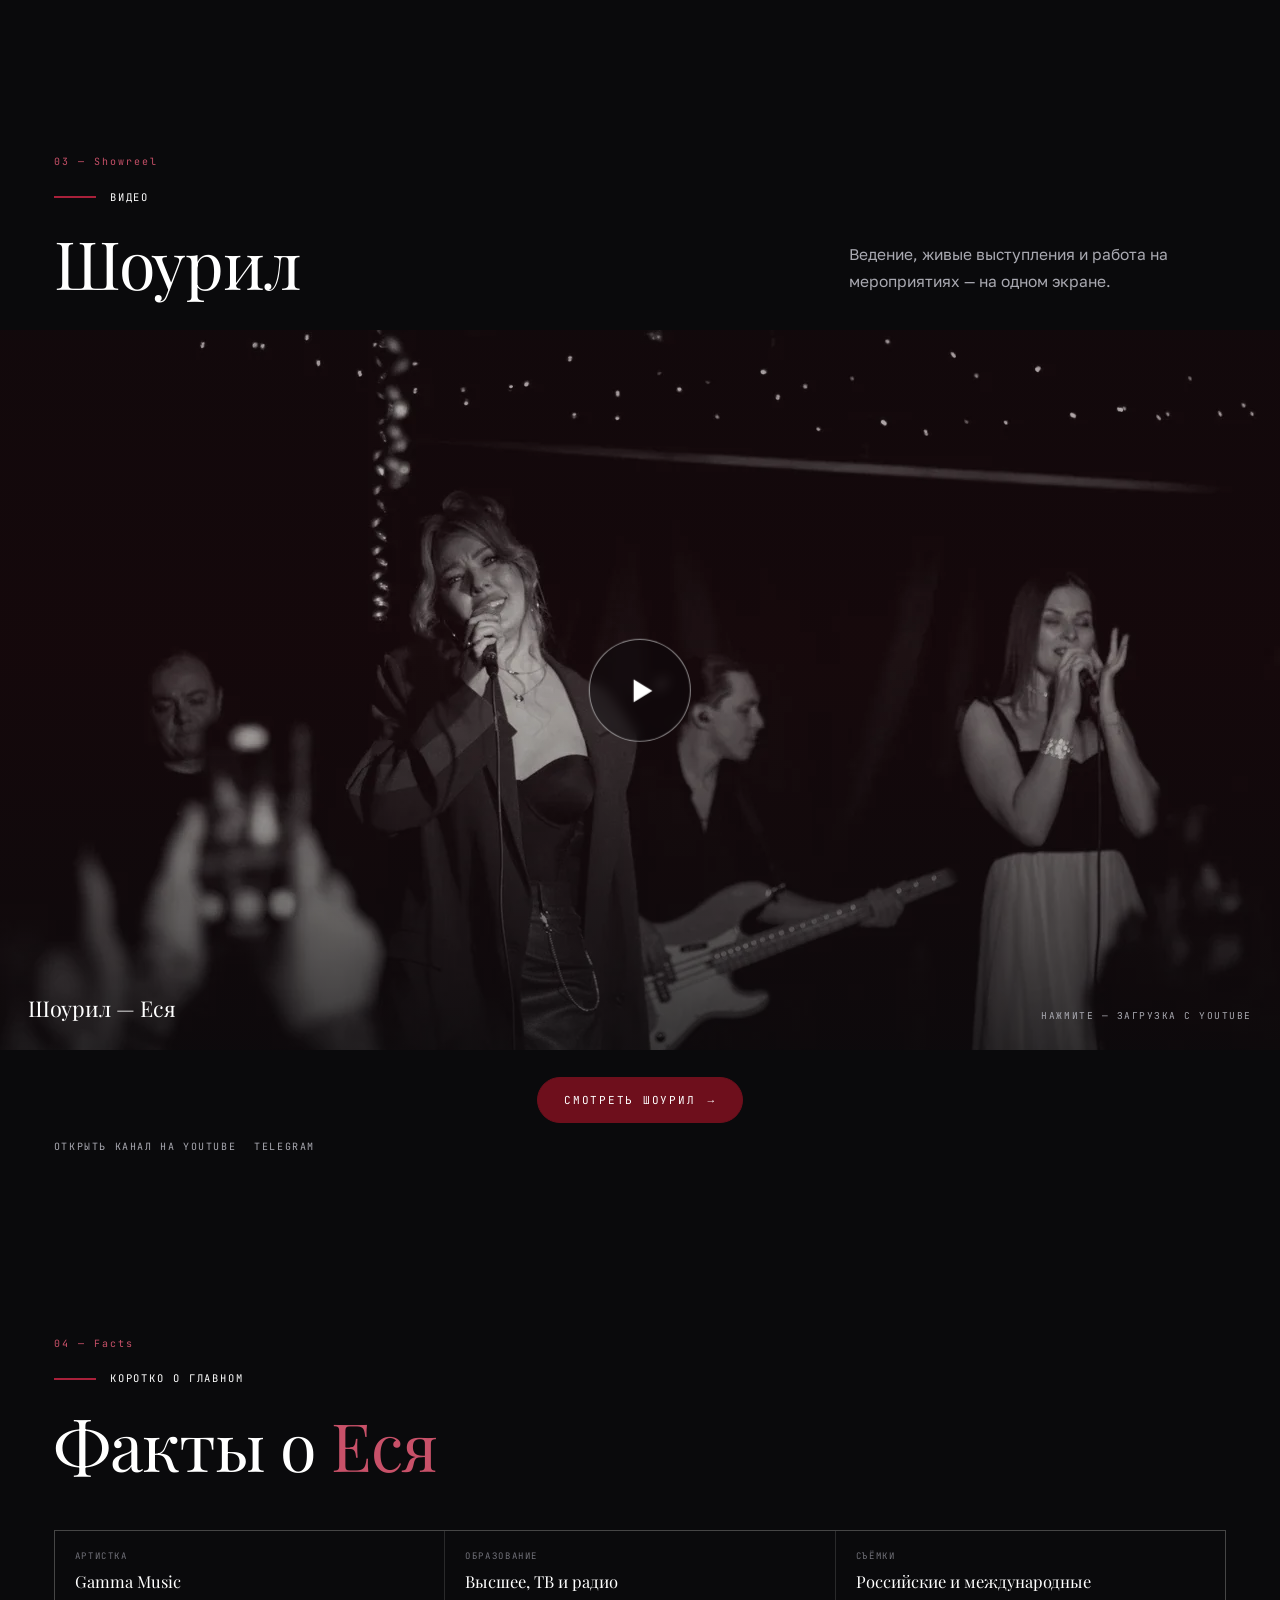
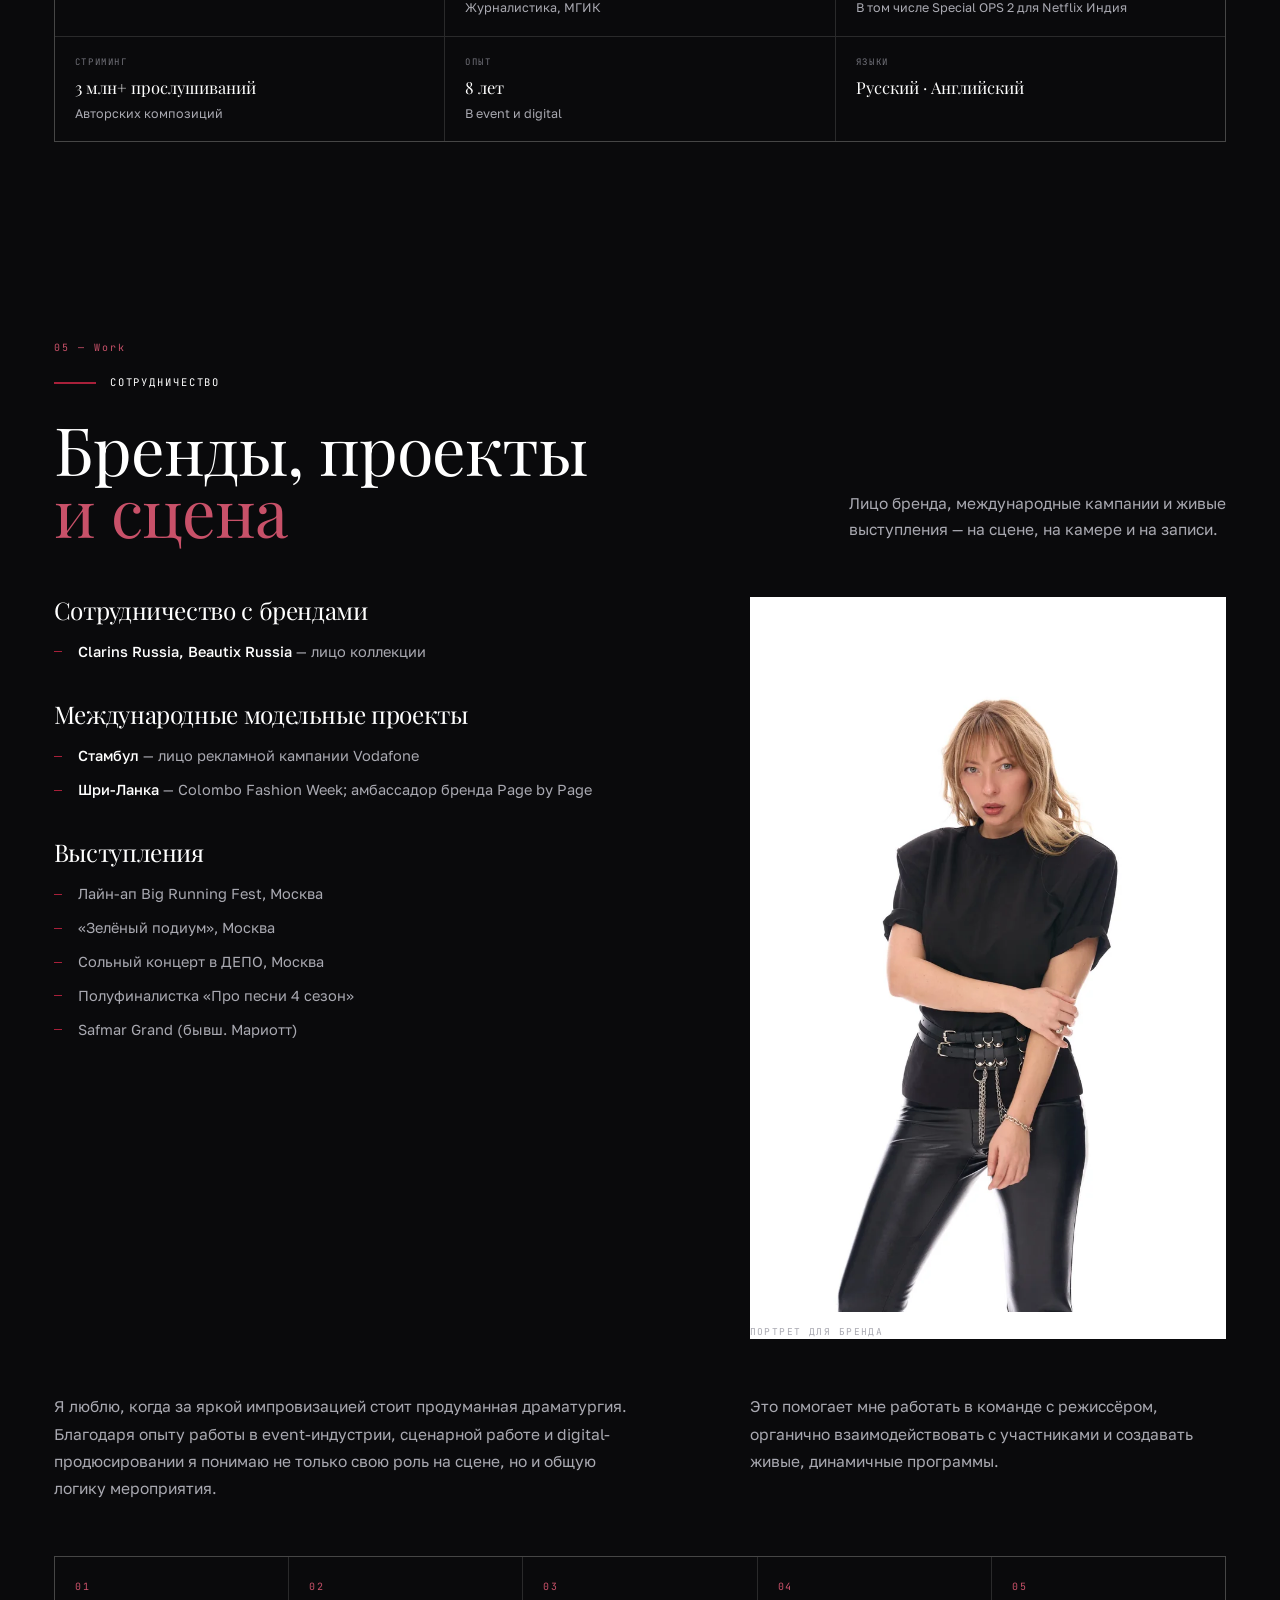
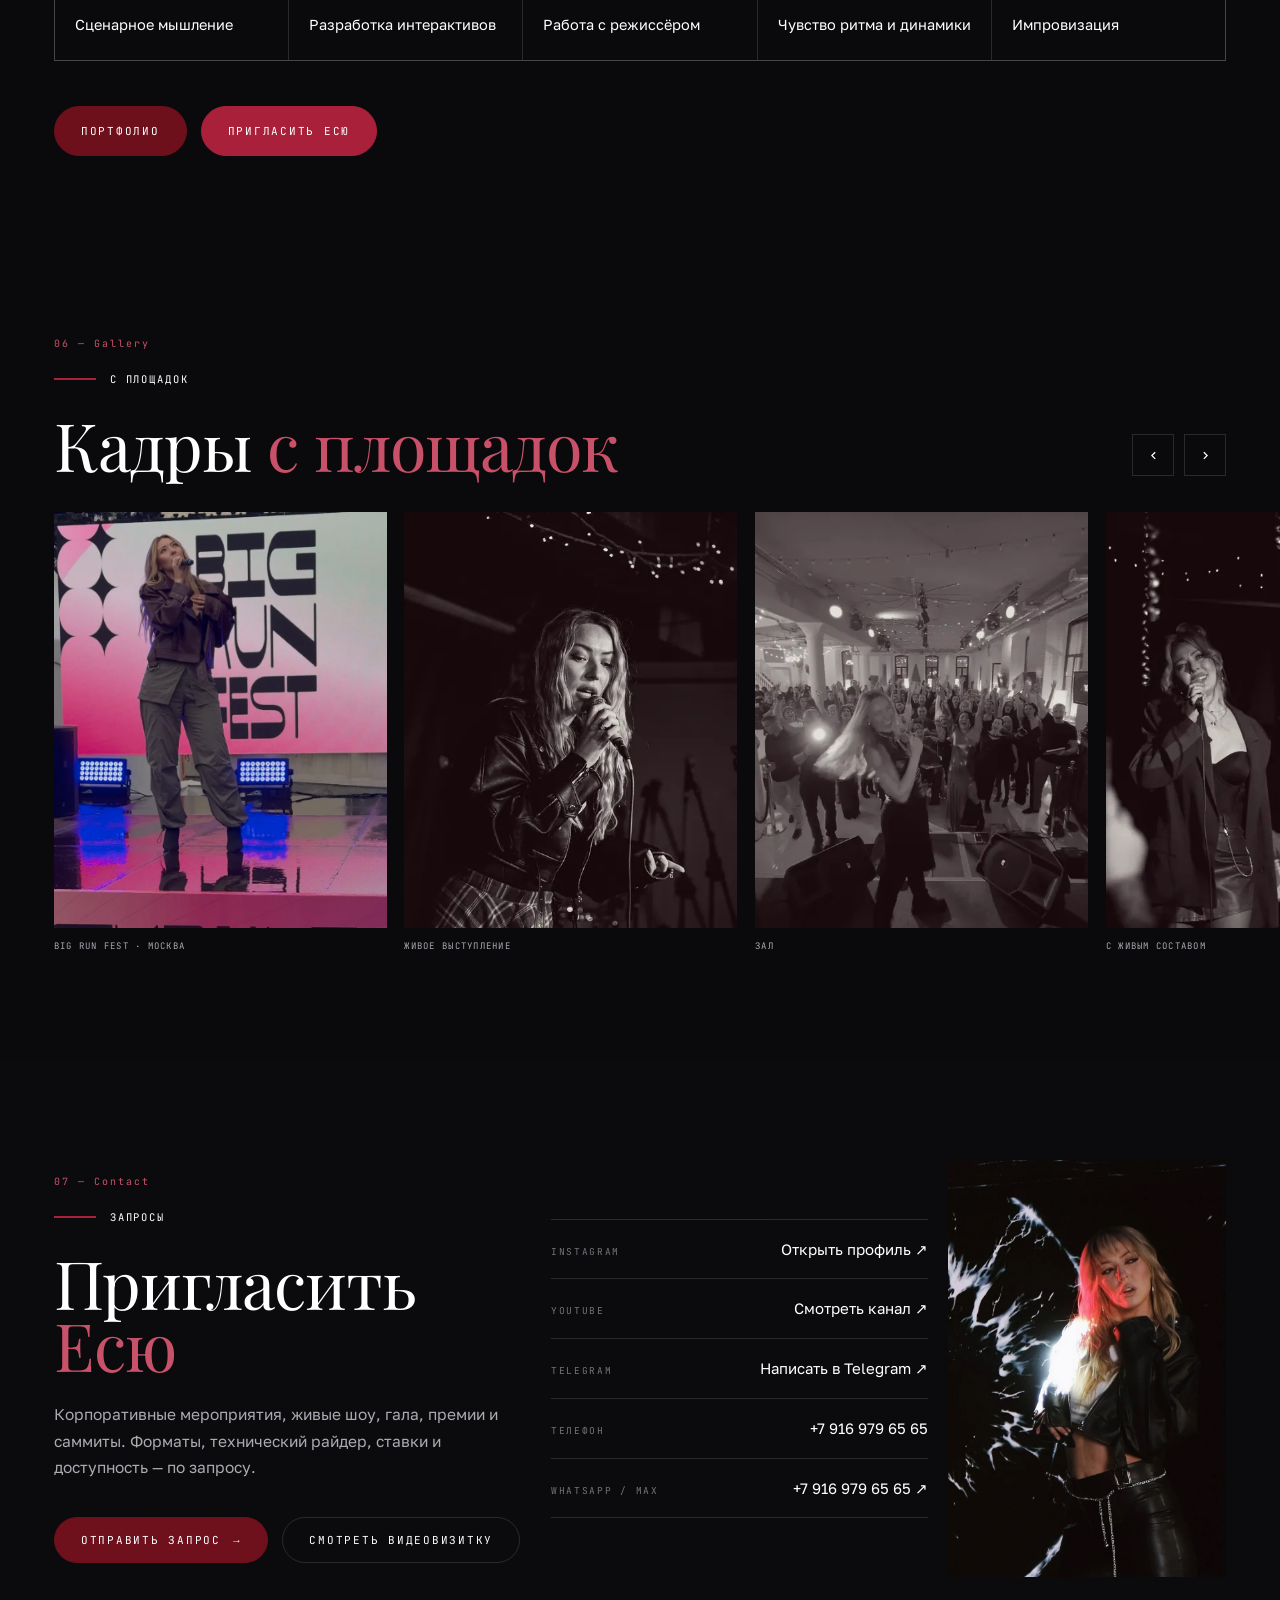
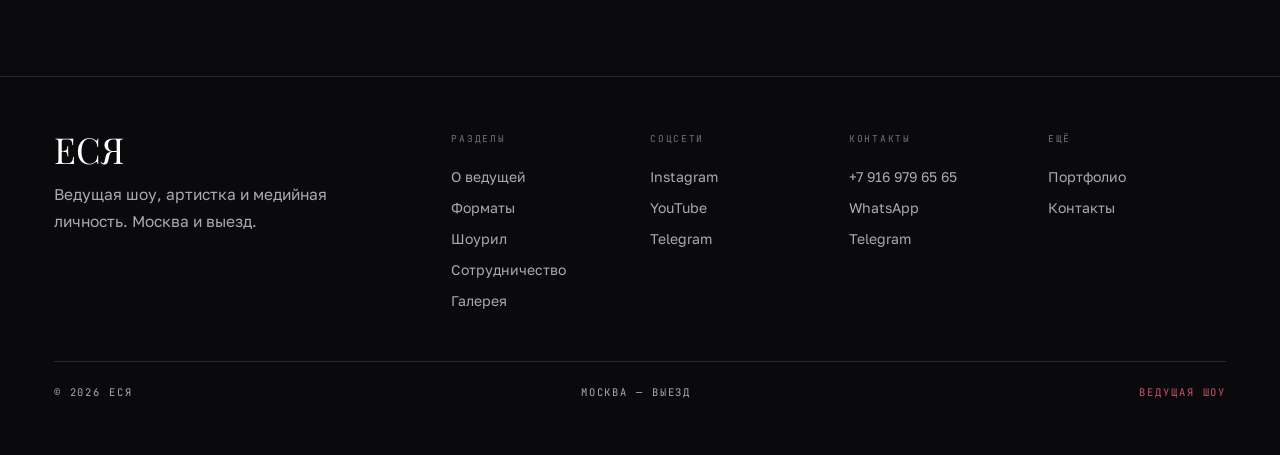
==== commit 4c38d607: "Implement second brief: split hero, black minimal layout and new showreel" ====
--- a/index.html
+++ b/index.html
@@ -25,6 +25,7 @@
 <meta name="twitter:description" content="Я не просто веду — я создаю шоу. Корпоративные мероприятия, брендовые события, шоу и интертейнмент, премии.">
 <meta name="twitter:image" content="https://ekaterina-lipina.vercel.app/assets/img/og-cover-esya.png">
 <link rel="stylesheet" href="assets/css/site.css">
+<link rel="stylesheet" href="assets/css/redesign.css">
 <script type="application/ld+json">
 {
   "@context": "https://schema.org",
@@ -52,9 +53,9 @@
 <header class="topbar">
   <a class="brand" href="#top" data-en="ESYA" data-ru="ЕСЯ">ЕСЯ</a>
   <nav>
-    <a href="#reel" data-en="Showreel" data-ru="Шоу-рил">Шоу-рил</a>
+    <a href="#about" data-en="About" data-ru="О ведущей">О ведущей</a>
     <a href="#formats" data-en="Formats" data-ru="Форматы">Форматы</a>
-    <a href="#about" data-en="About" data-ru="О ведущей">О ведущей</a>
+    <a href="#reel" data-en="Showreel" data-ru="Шоурил">Шоурил</a>
     <a href="#work" data-en="Work" data-ru="Сотрудничество">Сотрудничество</a>
     <a href="#gallery" data-en="Gallery" data-ru="Галерея">Галерея</a>
     <a href="/portfolio" data-en="Portfolio" data-ru="Портфолио">Портфолио</a>
@@ -73,9 +74,9 @@
 
 <div class="mnav" id="mnav" hidden>
   <nav>
-    <a href="#reel" data-en="Showreel" data-ru="Шоу-рил">Шоу-рил</a>
+    <a href="#about" data-en="About" data-ru="О ведущей">О ведущей</a>
     <a href="#formats" data-en="Formats" data-ru="Форматы">Форматы</a>
-    <a href="#about" data-en="About" data-ru="О ведущей">О ведущей</a>
+    <a href="#reel" data-en="Showreel" data-ru="Шоурил">Шоурил</a>
     <a href="#work" data-en="Work" data-ru="Сотрудничество">Сотрудничество</a>
     <a href="#gallery" data-en="Gallery" data-ru="Галерея">Галерея</a>
     <a href="/portfolio" data-en="Portfolio" data-ru="Портфолио">Портфолио</a>
@@ -96,93 +97,75 @@
 <main id="main" tabindex="-1">
 
 <!-- ══════════════════════ HERO ══════════════════════ -->
-<section class="hero" id="top">
-  <div class="hero__media grain">
-    <picture>
-      <source media="(max-width:760px)" srcset="assets/img/hero-stage-800.webp">
-      <source media="(max-width:1400px)" srcset="assets/img/hero-stage-1200.webp">
-      <img src="assets/img/hero-stage-1600.webp" alt="ЕСЯ на сцене" width="1600" height="2844" fetchpriority="high">
-    </picture>
-  </div>
-
-  <div class="hero__in">
-    <div class="hero__copy">
-      <div class="hero__eyebrow">
-        <span class="dot"></span>
-        <span class="label" data-en="Show host" data-ru="Ведущая шоу">Ведущая шоу</span>
-        <span class="label label--accent" data-en="Moscow &amp; on tour" data-ru="Москва и выезд">Москва и выезд</span>
-      </div>
-
-      <h1 class="hero__title">
-        <span class="ln" data-en="I don&rsquo;t just host." data-ru="Я не просто веду.">Я не просто веду.</span>
-        <span class="ln ac" data-en="I create shows." data-ru="Я создаю шоу.">Я создаю шоу.</span>
-      </h1>
-
-      <p class="body-p hero__lede" data-en="A vivid personality, sharp humour and the kind of energy that brings people together and turns any event into a show." data-ru="Яркая индивидуальность, острый юмор и энергия, которая объединяет людей и превращает любое событие в шоу.">Яркая индивидуальность, острый юмор и энергия, которая объединяет людей и превращает любое событие в шоу.</p>
-
-      <ul class="bullets hero__bullets">
-        <li data-en="Corporate events" data-ru="Корпоративные мероприятия">Корпоративные мероприятия</li>
-        <li data-en="Brand events" data-ru="Брендовые мероприятия">Брендовые мероприятия</li>
-        <li data-en="Shows &amp; entertainment" data-ru="Шоу и интертейнмент">Шоу и интертейнмент</li>
-        <li data-en="Awards &amp; music events" data-ru="Премии и музыкальные события">Премии и музыкальные события</li>
-      </ul>
-
-      <div class="hero__lang" data-en="I work in Russian and English" data-ru="Работаю на русском и английском языках">Работаю на русском и английском языках</div>
-
-      <div class="hero__cta">
-        <button class="btn btn--primary" data-open-reel>
-          <span data-en="Watch the showreel" data-ru="Смотреть видеовизитку">Смотреть видеовизитку</span><span class="arw">→</span>
-        </button>
-        <button class="btn" data-open-booking data-en="Invite Esya" data-ru="Пригласить Есю">Пригласить Есю</button>
-      </div>
-    </div>
-  </div>
-
-  <div class="hero__folio">
-    <span class="label" data-en="ESYA" data-ru="ЕСЯ">ЕСЯ</span>
-    <span class="label label--accent" data-en="Show host &amp; artist" data-ru="Ведущая шоу и артистка">Ведущая шоу и артистка</span>
-  </div>
-</section>
-
-<!-- ══════════════════════ SHOWREEL ══════════════════════ -->
-<section class="reel" id="reel">
-  <div class="reel__head">
-    <div class="lead">
-      <div class="sec__num">01 — Showreel</div>
-      <div class="kicker"><span class="label" data-en="Video" data-ru="Видео">Видео</span></div>
-      <h2 class="h-1" data-en="Two minutes <em class='italic' style='color:var(--accent-text)'>on stage</em>" data-ru="Две минуты <em class='italic' style='color:var(--accent-text)'>на сцене</em>">Две минуты <em class="italic" style="color:var(--accent-text)">на сцене</em></h2>
-    </div>
-    <div class="side">
-      <p class="body-p" data-en="Hosting, live performance and event work — collected on one screen." data-ru="Ведение, живые выступления и работа на мероприятиях — на одном экране.">Ведение, живые выступления и работа на мероприятиях — на одном экране.</p>
-    </div>
-  </div>
-
-  <button class="reel__frame" data-open-reel aria-label="Смотреть видеовизитку / Watch the showreel">
-    <picture>
-      <source media="(max-width:900px)" srcset="assets/img/reel-poster-1000.webp">
-      <img src="assets/img/reel-poster-1600.webp" alt="Кадр из видеовизитки" width="1600" height="900" loading="lazy">
-    </picture>
-    <span class="reel__play"><svg viewBox="0 0 100 100" aria-hidden="true"><path d="M18 6v88l72-44z"/></svg></span>
-    <span class="reel__cap">
-      <span class="t" data-en="Official clip — «Палево»" data-ru="Официальный клип «Палево»">Официальный клип «Палево»</span>
-      <span class="reel__note" data-en="Open on YouTube" data-ru="Открыть на YouTube">Открыть на YouTube</span>
-    </span>
-  </button>
-
-  <div class="reel__fallback">
-    <a href="https://youtube.com/@esyasosnovaya" target="_blank" rel="noopener" data-en="Open the YouTube channel" data-ru="Открыть канал на YouTube">Открыть канал на YouTube ↗</a>
-    <a href="https://t.me/Esya_Sosnovaya" target="_blank" rel="noopener" data-en="Telegram" data-ru="Telegram">Telegram ↗</a>
+<section class="hero hero--split" id="top">
+  <div class="hero__photo">
+    <img src="assets/img/seated-light-800.webp"
+         srcset="assets/img/seated-light-800.webp 800w, assets/img/seated-light-1200.webp 1200w"
+         sizes="(max-width:900px) 100vw, 50vw"
+         alt="ЕСЯ" width="800" height="1200" fetchpriority="high">
+  </div>
+
+  <div class="hero__copy">
+    <div class="hero__brand" data-en="ESYA." data-ru="ЕСЯ.">ЕСЯ.</div>
+
+    <div class="hero__eyebrow">
+      <span class="dot"></span>
+      <span class="label" data-en="Show host" data-ru="Ведущая шоу / TV show host">Ведущая шоу / TV show host</span>
+    </div>
+
+    <h1 class="hero__title">
+      <span class="ln" data-en="I don&rsquo;t just host," data-ru="Не просто веду,">Не просто веду,</span>
+      <span class="ln ac" data-en="I create shows." data-ru="создаю шоу.">создаю шоу.</span>
+    </h1>
+
+    <p class="body-p hero__lede" data-en="A vivid personality, sharp humour and the energy that brings people together and turns any event into a show." data-ru="Яркая индивидуальность, острый юмор и энергия, которая объединяет людей и превращает любое событие в шоу.">Яркая индивидуальность, острый юмор и энергия, которая объединяет людей и превращает любое событие в шоу.</p>
+
+    <ul class="bullets hero__bullets">
+      <li data-en="Corporate events" data-ru="Корпоративные мероприятия">Корпоративные мероприятия</li>
+      <li data-en="Brand events" data-ru="Брендовые мероприятия">Брендовые мероприятия</li>
+      <li data-en="Shows &amp; entertainment" data-ru="Шоу и интертейнмент">Шоу и интертейнмент</li>
+      <li data-en="Awards &amp; music events" data-ru="Премии и музыкальные события">Премии и музыкальные события</li>
+    </ul>
+
+    <div class="hero__lang" data-en="I work in Russian and English" data-ru="Работаю на русском и английском языках">Работаю на русском и английском языках</div>
+
+    <div class="hero__cta">
+      <button class="btn btn--primary" data-open-intro>
+        <span data-en="Watch the intro video" data-ru="Смотреть видеовизитку">Смотреть видеовизитку</span><span class="arw">→</span>
+      </button>
+      <button class="btn btn--booking" data-open-booking data-en="Invite Esya" data-ru="Пригласить Есю">Пригласить Есю</button>
+    </div>
+  </div>
+</section>
+
+<!-- ══════════════════════ ABOUT ══════════════════════ -->
+<section class="sec about-sec" id="about">
+  <div class="wrap">
+    <div class="about__photo">
+      <img src="assets/img/stand-light-800.webp"
+           srcset="assets/img/stand-light-800.webp 800w, assets/img/stand-light-1200.webp 1200w"
+           sizes="(max-width:760px) 86vw, 560px"
+           alt="ЕСЯ" width="800" height="1200" loading="lazy">
+    </div>
+
+    <div class="about__copy">
+      <div class="sec__num">01 — About</div>
+      <h2 class="about__title" data-en="Who I am" data-ru="Кто я">Кто я</h2>
+      <p class="lede" data-en="I am Esya — an artist, a media personality and a host. My story in front of the camera began at 13, when I became the presenter of a youth television programme." data-ru="Я — Еся. Артистка, медийная личность и ведущая мероприятий. Моя история работы перед камерой началась в 13 лет, когда я стала ведущей молодежной телевизионной программы.">Я — Еся. Артистка, медийная личность и ведущая мероприятий. Моя история работы перед камерой началась в 13 лет, когда я стала ведущей молодежной телевизионной программы.</p>
+      <p class="body-p" data-en="Since then television, music, acting, digital and the event industry have run through my life in parallel." data-ru="С тех пор в моей жизни переплелись телевидение, музыка, актерское мастерство, digital-индустрия и event.">С тех пор в моей жизни переплелись телевидение, музыка, актерское мастерство, digital-индустрия и event.</p>
+      <p class="body-p" data-en="I love a live audience, intelligent humour and the moments when a planned script becomes a real event. On stage it matters less that I keep to the running order than that I build an atmosphere people genuinely want to be in." data-ru="Я люблю живую аудиторию, интеллектуальный юмор и моменты, когда удается воплотить задуманный сценарий в настоящее событие. На сцене для меня важно не просто провести программу по таймингу, а создать атмосферу, в которой людям действительно интересно.">Я люблю живую аудиторию, интеллектуальный юмор и моменты, когда удается воплотить задуманный сценарий в настоящее событие.</p>
+    </div>
   </div>
 </section>
 
 <!-- ══════════════════════ FORMATS ══════════════════════ -->
-<section class="sec sec--paper" id="formats">
+<section class="sec" id="formats">
   <div class="wrap">
     <div class="sec__head">
       <div class="lead">
         <div class="sec__num">02 — Formats</div>
         <div class="kicker"><span class="label" data-en="What I host" data-ru="Что я веду">Что я веду</span></div>
-        <h2 class="h-1" data-en="Five formats, <em class='italic'>one</em> approach" data-ru="Пять форматов, <em class='italic'>один</em> подход">Пять форматов, <em class="italic">один</em> подход</h2>
+        <h2 class="h-1" data-en="Five formats, <span class='ac'>one</span> approach" data-ru="Пять форматов, <span class='ac'>один</span> подход">Пять форматов, <span class="ac">один</span> подход</h2>
       </div>
       <div class="side">
         <p class="body-p" data-en="I love a live audience, intelligent humour and the moments when a planned script becomes a real event. On stage it matters less that I keep to the running order than that I build an atmosphere people genuinely want to be in." data-ru="Я люблю живую аудиторию, интеллектуальный юмор и моменты, когда задуманный сценарий становится настоящим событием. На сцене для меня важно не просто провести программу по таймингу, а создать атмосферу, в которой людям действительно интересно.">Я люблю живую аудиторию, интеллектуальный юмор и моменты, когда задуманный сценарий становится настоящим событием.</p>
@@ -230,55 +213,75 @@
   </div>
 </section>
 
-<!-- ══════════════════════ ABOUT ══════════════════════ -->
-<section class="sec" id="about">
+<!-- ══════════════════════ SHOWREEL ══════════════════════ -->
+<section class="reel" id="reel">
+  <div class="reel__head">
+    <div class="lead">
+      <div class="sec__num">03 — Showreel</div>
+      <div class="kicker"><span class="label" data-en="Video" data-ru="Видео">Видео</span></div>
+      <h2 class="h-1" data-en="Showreel" data-ru="Шоурил">Шоурил</h2>
+    </div>
+    <div class="side">
+      <p class="body-p" data-en="Hosting, live performance and event work — collected on one screen." data-ru="Ведение, живые выступления и работа на мероприятиях — на одном экране.">Ведение, живые выступления и работа на мероприятиях — на одном экране.</p>
+    </div>
+  </div>
+
+  <button class="reel__frame" data-open-reel aria-label="Смотреть шоурил / Watch the showreel">
+    <img src="assets/img/stage-band-1280.webp" alt="ЕСЯ на сцене с живым составом" width="1280" height="853" loading="lazy">
+    <span class="reel__play"><svg viewBox="0 0 100 100" aria-hidden="true"><path d="M18 6v88l72-44z"/></svg></span>
+    <span class="reel__cap">
+      <span class="t" data-en="Showreel — Esya" data-ru="Шоурил — Еся">Шоурил — Еся</span>
+      <span class="reel__note" data-en="Click to load from YouTube" data-ru="Нажмите — загрузка с YouTube">Нажмите — загрузка с YouTube</span>
+    </span>
+  </button>
+
+  <div class="reel__cta">
+    <button class="btn btn--primary" data-open-reel>
+      <span data-en="Watch the showreel" data-ru="Смотреть шоурил">Смотреть шоурил</span><span class="arw">→</span>
+    </button>
+  </div>
+
+  <div class="reel__fallback">
+    <a href="https://youtube.com/@esyasosnovaya" target="_blank" rel="noopener" data-en="Open the YouTube channel" data-ru="Открыть канал на YouTube">Открыть канал на YouTube ↗</a>
+    <a href="https://t.me/Esya_Sosnovaya" target="_blank" rel="noopener" data-en="Telegram" data-ru="Telegram">Telegram ↗</a>
+  </div>
+</section>
+
+<!-- ══════════════════════ FACTS ══════════════════════ -->
+<section class="sec facts-sec" id="facts">
   <div class="wrap">
     <div class="sec__head">
       <div class="lead">
-        <div class="sec__num">03 — About</div>
-        <div class="kicker"><span class="label" data-en="Who I am" data-ru="Кто я">Кто я</span></div>
-        <h2 class="h-1 about__name" data-en="<em class='italic' style='color:var(--accent-text)'>ESYA</em>" data-ru="<em class='italic' style='color:var(--accent-text)'>ЕСЯ</em>"><em class="italic" style="color:var(--accent-text)">ЕСЯ</em></h2>
-      </div>
-    </div>
-
-    <div class="about">
-      <div class="about__art grain">
-        <img src="assets/img/seated-burgundy-800.webp"
-             srcset="assets/img/seated-burgundy-800.webp 800w, assets/img/seated-burgundy-1200.webp 1200w"
-             sizes="(max-width:760px) 90vw, 40vw"
-             alt="ЕСЯ" width="800" height="1190" loading="lazy">
-      </div>
-      <div class="about__copy">
-        <p class="lede" data-en="I am Esya — an artist, a media personality and a host. My story in front of the camera began at 13, when I became the presenter of a youth television programme." data-ru="Я — Еся. Артистка, медийная личность и ведущая мероприятий. Моя история работы перед камерой началась в 13 лет, когда я стала ведущей молодежной телевизионной программы.">Я — Еся. Артистка, медийная личность и ведущая мероприятий. Моя история работы перед камерой началась в 13 лет, когда я стала ведущей молодежной телевизионной программы.</p>
-        <p class="body-p" data-en="Since then television, music, acting, digital and the event industry have run through my life in parallel." data-ru="С тех пор в моей жизни переплелись телевидение, музыка, актерское мастерство, digital-индустрия и event.">С тех пор в моей жизни переплелись телевидение, музыка, актерское мастерство, digital-индустрия и event.</p>
-        <p class="body-p" data-en="I love a live audience, intelligent humour and the moments when a planned script becomes a real event. On stage it matters less that I keep to the running order than that I build an atmosphere people genuinely want to be in." data-ru="Я люблю живую аудиторию, интеллектуальный юмор и моменты, когда удается воплотить задуманный сценарий в настоящее событие. На сцене для меня важно не просто провести программу по таймингу, а создать атмосферу, в которой людям действительно интересно.">Я люблю живую аудиторию, интеллектуальный юмор и моменты, когда удается воплотить задуманный сценарий в настоящее событие.</p>
-
-        <div class="facts">
-          <div>
-            <div class="k" data-en="Artist" data-ru="Артистка">Артистка</div>
-            <div class="v" data-en="Gamma Music" data-ru="Gamma Music">Gamma Music</div>
-          </div>
-          <div>
-            <div class="k" data-en="Education" data-ru="Образование">Образование</div>
-            <div class="v"><span data-en="Higher, TV &amp; radio" data-ru="Высшее, ТВ и радио">Высшее, ТВ и радио</span><small data-en="Journalism, MGIK" data-ru="Журналистика, МГИК">Журналистика, МГИК</small></div>
-          </div>
-          <div>
-            <div class="k" data-en="Screen work" data-ru="Съёмки">Съёмки</div>
-            <div class="v"><span data-en="Russian &amp; international" data-ru="Российские и международные">Российские и международные</span><small data-en="Including Special OPS 2 for Netflix India" data-ru="В том числе Special OPS 2 для Netflix Индия">В том числе Special OPS 2 для Netflix Индия</small></div>
-          </div>
-          <div>
-            <div class="k" data-en="Streaming" data-ru="Стриминг">Стриминг</div>
-            <div class="v"><span data-en="3M+ plays" data-ru="3 млн+ прослушиваний">3 млн+ прослушиваний</span><small data-en="Own compositions" data-ru="Авторских композиций">Авторских композиций</small></div>
-          </div>
-          <div>
-            <div class="k" data-en="Experience" data-ru="Опыт">Опыт</div>
-            <div class="v"><span data-en="8 years" data-ru="8 лет">8 лет</span><small data-en="In event and digital" data-ru="В event и digital">В event и digital</small></div>
-          </div>
-          <div>
-            <div class="k" data-en="Languages" data-ru="Языки">Языки</div>
-            <div class="v" data-en="Russian · English" data-ru="Русский · Английский">Русский · Английский</div>
-          </div>
-        </div>
+        <div class="sec__num">04 — Facts</div>
+        <div class="kicker"><span class="label" data-en="Short version" data-ru="Коротко о главном">Коротко о главном</span></div>
+        <h2 class="h-1" data-en="Facts about <span class='ac'>Esya</span>" data-ru="Факты о <span class='ac'>Еся</span>">Факты о <span class="ac">Еся</span></h2>
+      </div>
+    </div>
+
+    <div class="facts facts--wide">
+      <div>
+        <div class="k" data-en="Artist" data-ru="Артистка">Артистка</div>
+        <div class="v" data-en="Gamma Music" data-ru="Gamma Music">Gamma Music</div>
+      </div>
+      <div>
+        <div class="k" data-en="Education" data-ru="Образование">Образование</div>
+        <div class="v"><span data-en="Higher, TV &amp; radio" data-ru="Высшее, ТВ и радио">Высшее, ТВ и радио</span><small data-en="Journalism, MGIK" data-ru="Журналистика, МГИК">Журналистика, МГИК</small></div>
+      </div>
+      <div>
+        <div class="k" data-en="Screen work" data-ru="Съёмки">Съёмки</div>
+        <div class="v"><span data-en="Russian &amp; international" data-ru="Российские и международные">Российские и международные</span><small data-en="Including Special OPS 2 for Netflix India" data-ru="В том числе Special OPS 2 для Netflix Индия">В том числе Special OPS 2 для Netflix Индия</small></div>
+      </div>
+      <div>
+        <div class="k" data-en="Streaming" data-ru="Стриминг">Стриминг</div>
+        <div class="v"><span data-en="3M+ plays" data-ru="3 млн+ прослушиваний">3 млн+ прослушиваний</span><small data-en="Own compositions" data-ru="Авторских композиций">Авторских композиций</small></div>
+      </div>
+      <div>
+        <div class="k" data-en="Experience" data-ru="Опыт">Опыт</div>
+        <div class="v"><span data-en="8 years" data-ru="8 лет">8 лет</span><small data-en="In event and digital" data-ru="В event и digital">В event и digital</small></div>
+      </div>
+      <div>
+        <div class="k" data-en="Languages" data-ru="Языки">Языки</div>
+        <div class="v" data-en="Russian · English" data-ru="Русский · Английский">Русский · Английский</div>
       </div>
     </div>
   </div>
@@ -289,9 +292,9 @@
   <div class="wrap">
     <div class="sec__head">
       <div class="lead">
-        <div class="sec__num">04 — Work</div>
+        <div class="sec__num">05 — Work</div>
         <div class="kicker"><span class="label" data-en="Collaboration" data-ru="Сотрудничество">Сотрудничество</span></div>
-        <h2 class="h-1" data-en="Brands, projects <em class='italic' style='color:var(--accent-text)'>and stage</em>" data-ru="Бренды, проекты <em class='italic' style='color:var(--accent-text)'>и сцена</em>">Бренды, проекты <em class="italic" style="color:var(--accent-text)">и сцена</em></h2>
+        <h2 class="h-1" data-en="Brands, projects <span class='ac'>and stage</span>" data-ru="Бренды, проекты <span class='ac'>и сцена</span>">Бренды, проекты <span class="ac">и сцена</span></h2>
       </div>
       <div class="side">
         <p class="body-p" data-en="Brand face, international campaigns and live appearances — on stage, on camera and on record." data-ru="Лицо бренда, международные кампании и живые выступления — на сцене, на камере и на записи.">Лицо бренда, международные кампании и живые выступления — на сцене, на камере и на записи.</p>
@@ -326,8 +329,11 @@
       </div>
 
       <figure class="brands__art">
-        <img src="assets/img/stage-band-1280.webp" alt="ЕСЯ на сцене с живым составом" width="1280" height="853" loading="lazy">
-        <figcaption data-en="Live band — on stage" data-ru="Сцена и живой состав">Сцена и живой состав</figcaption>
+        <img src="assets/img/work-portrait-800.webp"
+             srcset="assets/img/work-portrait-800.webp 800w, assets/img/work-portrait-1200.webp 1200w"
+             sizes="(max-width:760px) 86vw, 480px"
+             alt="ЕСЯ" width="800" height="1200" loading="lazy">
+        <figcaption data-en="Brand portrait" data-ru="Портрет для бренда">Портрет для бренда</figcaption>
       </figure>
     </div>
 
@@ -348,20 +354,20 @@
       <div class="comp"><span class="n">05</span><span class="t" data-en="Improvisation" data-ru="Импровизация">Импровизация</span></div>
     </div>
 
-    <div style="margin-top:clamp(34px,5vh,56px);display:flex;gap:14px;flex-wrap:wrap">
+    <div class="work__cta">
       <a class="btn btn--primary" href="/portfolio" data-en="Portfolio" data-ru="Портфолио">Портфолио<span class="arw">→</span></a>
-      <button class="btn" data-open-booking data-en="Invite Esya" data-ru="Пригласить Есю">Пригласить Есю</button>
+      <button class="btn btn--booking" data-open-booking data-en="Invite Esya" data-ru="Пригласить Есю">Пригласить Есю</button>
     </div>
   </div>
 </section>
 
 <!-- ══════════════════════ GALLERY ══════════════════════ -->
-<section class="sec sec--paper gallery" id="gallery">
+<section class="sec gallery" id="gallery">
   <div class="gallery__head">
     <div class="lead">
-      <div class="sec__num">05 — Gallery</div>
+      <div class="sec__num">06 — Gallery</div>
       <div class="kicker"><span class="label" data-en="On site" data-ru="С площадок">С площадок</span></div>
-      <h2 class="h-1" data-en="Frames <em class='italic'>from the floor</em>" data-ru="Кадры <em class='italic'>с площадок</em>">Кадры <em class="italic">с площадок</em></h2>
+      <h2 class="h-1" data-en="Frames <span class='ac'>from the floor</span>" data-ru="Кадры <span class='ac'>с площадок</span>">Кадры <span class="ac">с площадок</span></h2>
     </div>
     <div class="side">
       <button class="car-nav" data-car="-1" aria-label="Назад / Previous"><svg viewBox="0 0 24 24"><path d="M15.4 7.4 14 6l-6 6 6 6 1.4-1.4-4.6-4.6z"/></svg></button>
@@ -386,13 +392,13 @@
   <div class="wrap">
     <div class="contact__grid">
       <div class="contact__copy">
-        <div class="sec__num">06 — Contact</div>
+        <div class="sec__num">07 — Contact</div>
         <div class="kicker"><span class="label" data-en="Enquiries" data-ru="Запросы">Запросы</span></div>
-        <h2 class="h-1" data-en="Invite <em class='italic' style='color:var(--accent-text)'>Esya</em>" data-ru="Пригласить <em class='italic' style='color:var(--accent-text)'>Есю</em>">Пригласить <em class="italic" style="color:var(--accent-text)">Есю</em></h2>
+        <h2 class="h-1" data-en="Invite <span class='ac'>Esya</span>" data-ru="Пригласить <span class='ac'>Есю</span>">Пригласить <span class="ac">Есю</span></h2>
         <p class="body-p" style="margin-top:22px" data-en="Corporate events, live shows, galas, awards and summits. Formats, technical rider, rates and availability on request." data-ru="Корпоративные мероприятия, живые шоу, гала, премии и саммиты. Форматы, технический райдер, ставки и доступность — по запросу.">Корпоративные мероприятия, живые шоу, гала, премии и саммиты. Форматы, технический райдер, ставки и доступность — по запросу.</p>
         <div class="hero__cta">
           <button class="btn btn--primary" data-open-booking><span data-en="Send an enquiry" data-ru="Отправить запрос">Отправить запрос</span><span class="arw">→</span></button>
-          <button class="btn" data-open-reel data-en="Watch the showreel" data-ru="Смотреть видеовизитку">Смотреть видеовизитку</button>
+          <button class="btn" data-open-intro data-en="Watch the intro video" data-ru="Смотреть видеовизитку">Смотреть видеовизитку</button>
         </div>
       </div>
 
@@ -437,9 +443,9 @@
       </div>
       <div class="foot__col">
         <div class="k" data-en="Sections" data-ru="Разделы">Разделы</div>
-        <a href="#reel" data-en="Showreel" data-ru="Шоу-рил">Шоу-рил</a>
+        <a href="#about" data-en="About" data-ru="О ведущей">О ведущей</a>
         <a href="#formats" data-en="Formats" data-ru="Форматы">Форматы</a>
-        <a href="#about" data-en="About" data-ru="О ведущей">О ведущей</a>
+        <a href="#reel" data-en="Showreel" data-ru="Шоурил">Шоурил</a>
         <a href="#work" data-en="Work" data-ru="Сотрудничество">Сотрудничество</a>
         <a href="#gallery" data-en="Gallery" data-ru="Галерея">Галерея</a>
       </div>
--- a/assets/css/redesign.css
+++ b/assets/css/redesign.css
@@ -0,0 +1,210 @@
+/* ============================================================
+   BRIEF 2 — minimal black / white, no italics, oval buttons
+   Applied on top of site.css.
+   ============================================================ */
+
+/* ---------- no italics anywhere ---------- */
+em,
+.italic,
+.hero__title .ac,
+.pf__title .ac,
+.section-head em,
+.sec__head em,
+.reel em,
+.contact em{
+  font-style:normal !important;
+}
+.ac{color:var(--accent-text);white-space:nowrap}
+
+/* ---------- pill buttons, both hero CTAs red/burgundy ---------- */
+.btn{border-radius:999px}
+.topbar .cta{border-radius:999px}
+.btn--booking{
+  background:var(--burgundy-bright);
+  border-color:var(--burgundy-bright);
+  color:#fff;
+}
+.btn--booking:hover{
+  background:var(--accent-text);
+  border-color:var(--accent-text);
+  color:#fff;
+}
+
+/* ---------- HERO: photo 1 left, text right ---------- */
+.hero.hero--split{
+  display:grid;
+  grid-template-columns:minmax(0,1fr) minmax(0,1fr);
+  align-items:stretch;
+  min-height:100vh;
+  min-height:100dvh;
+  padding-top:var(--topbar);
+  background:var(--ink);
+  overflow:hidden;
+}
+.hero--split .hero__photo{
+  grid-column:1;
+  grid-row:1;
+  position:relative;
+  height:calc(100dvh - var(--topbar));
+  min-height:0;
+  background:#fff;
+  overflow:hidden;
+}
+.hero--split .hero__photo img{
+  display:block;
+  width:100%;
+  height:100%;
+  object-fit:contain;
+  object-position:50% 50%;
+}
+.hero--split .hero__copy{
+  grid-column:2;
+  grid-row:1;
+  display:flex;
+  flex-direction:column;
+  justify-content:center;
+  padding:clamp(36px,5vw,84px);
+  min-width:0;
+  max-width:none;
+}
+.hero__brand{
+  font-family:var(--f-masthead);
+  font-size:clamp(1.35rem,1.8vw,1.9rem);
+  font-weight:400;
+  letter-spacing:.2em;
+  text-transform:uppercase;
+  color:var(--white);
+  margin-bottom:20px;
+}
+.hero--split .hero__eyebrow{margin-bottom:clamp(18px,3vh,28px)}
+.hero--split .hero__title{
+  font-size:clamp(2.6rem,4.7vw,4.8rem);
+  line-height:.98;
+  margin-bottom:24px;
+}
+.hero--split .hero__title .ac{color:var(--accent-text);white-space:nowrap}
+.hero--split .hero__lede{max-width:42ch}
+.hero--split .hero__cta{
+  gap:12px;
+  margin-top:clamp(26px,4vh,42px);
+}
+.hero--split .hero__cta .btn{
+  min-height:50px;
+  padding:14px 26px;
+}
+
+/* ---------- ABOUT: photo 2 centred, text below ---------- */
+.about-sec{
+  background:var(--ink);
+  padding:clamp(70px,10vh,120px) 0;
+}
+.about__photo{
+  width:min(560px,86vw);
+  margin:0 auto;
+  background:#fff;
+}
+.about__photo img{
+  display:block;
+  width:100%;
+  height:auto;
+}
+.about__copy{
+  width:100%;
+  max-width:560px;
+  margin:clamp(34px,5vh,56px) auto 0;
+}
+.about__copy .sec__num{margin-bottom:14px}
+.about__title{
+  font-size:clamp(1.9rem,3.2vw,3rem);
+  line-height:1;
+  margin-bottom:20px;
+  color:var(--white);
+}
+.about__copy p{margin-bottom:18px}
+.about__copy .lede,
+.about__copy .body-p{max-width:60ch}
+.about__copy .lede{color:var(--white)}
+
+/* ---------- FORMATS: black cards, not paper ---------- */
+#formats .format{
+  background:var(--ink-2);
+  color:var(--white);
+}
+#formats .format:first-child{background:var(--burgundy-deep)}
+#formats .format__body h3{color:var(--white)}
+#formats .format__body p{color:var(--grey-300)}
+#formats .format__n{color:var(--accent-text)}
+#formats .format__body .lang-note{color:var(--accent-text)}
+
+/* ---------- SHOWREEL: visible button ---------- */
+.reel__cta{
+  display:flex;
+  justify-content:center;
+  margin-top:clamp(18px,3vh,28px);
+}
+
+/* ---------- FACTS: separate laconic section ---------- */
+.facts-sec{background:var(--ink)}
+.facts--wide{grid-template-columns:repeat(3,minmax(0,1fr))}
+
+/* ---------- WORK: photo 3 on white ---------- */
+.brands__art{background:#fff}
+.brands__art img{display:block;width:100%;height:auto}
+.brands__art figcaption{color:var(--grey-300)}
+.work__cta{
+  display:flex;
+  gap:14px;
+  flex-wrap:wrap;
+  margin-top:clamp(34px,5vh,56px);
+}
+
+/* ---------- GALLERY: black, not paper ---------- */
+.gallery{background:var(--ink);color:var(--white)}
+.gallery .car-nav{
+  border-color:var(--line-dark);
+  color:var(--white);
+}
+.gallery .car-nav:hover{
+  background:var(--white);
+  color:var(--ink);
+  border-color:var(--white);
+}
+.gallery .carousel__cap{color:var(--grey-300)}
+.gallery .carousel__item img{background:var(--ink-3)}
+.gallery .carousel::-webkit-scrollbar-track{background:rgba(255,255,255,.12)}
+.gallery .carousel::-webkit-scrollbar-thumb{background:var(--burgundy-bright)}
+
+/* ---------- responsive ---------- */
+@media (max-width:1199px){
+  .brands__art{max-width:480px}
+}
+@media (max-width:1100px){
+  .facts--wide{grid-template-columns:repeat(2,minmax(0,1fr))}
+}
+@media (max-width:900px){
+  .hero.hero--split{
+    grid-template-columns:1fr;
+    min-height:auto;
+  }
+  .hero--split .hero__photo{
+    grid-column:1;
+    grid-row:1;
+    height:clamp(380px,58vh,620px);
+    min-height:0;
+  }
+  .hero--split .hero__copy{
+    grid-column:1;
+    grid-row:2;
+    padding:clamp(28px,7vw,54px) var(--pad) clamp(48px,8vh,72px);
+  }
+  .hero--split .hero__title{
+    font-size:clamp(2.2rem,10vw,3.5rem);
+  }
+}
+@media (max-width:760px){
+  .facts--wide{grid-template-columns:1fr}
+  .about__copy{max-width:none}
+  .work__cta{gap:10px}
+  .work__cta .btn{width:100%;justify-content:space-between}
+  .reel__cta .btn{width:100%;justify-content:space-between}
+}
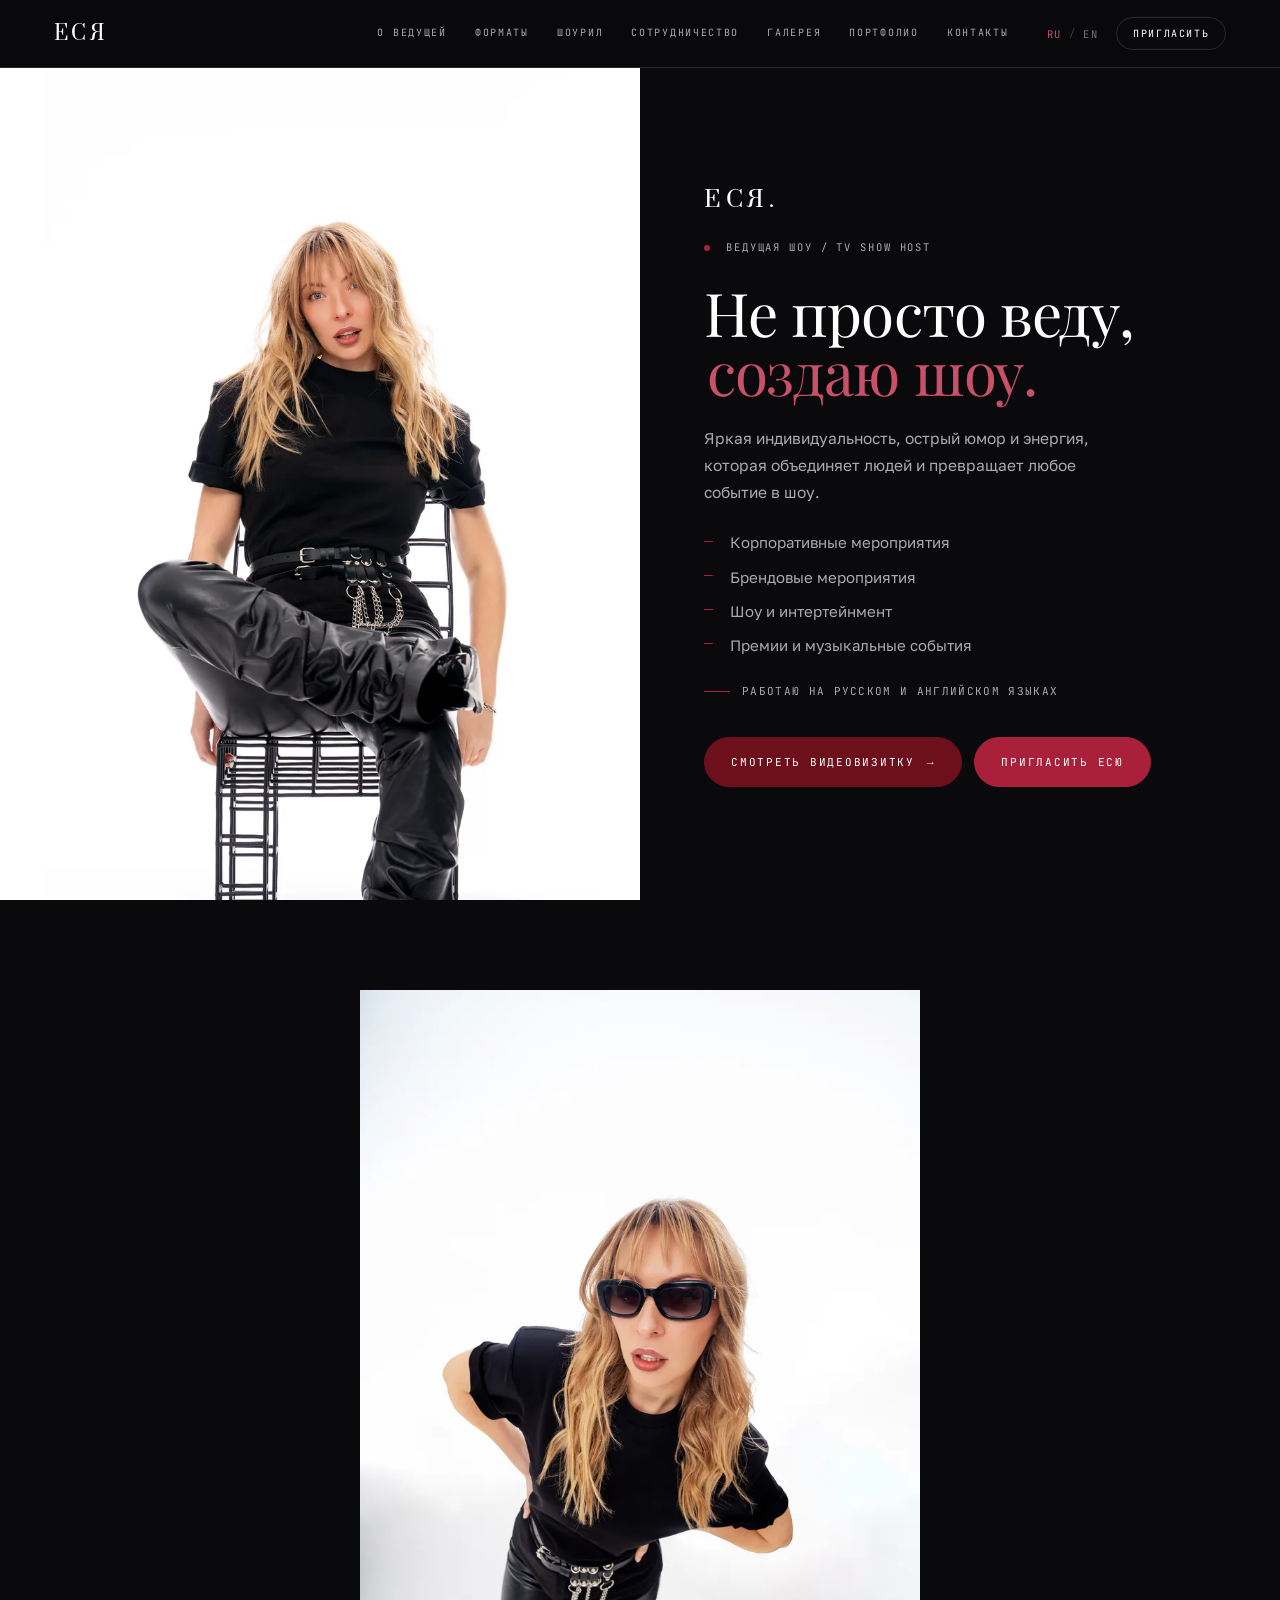
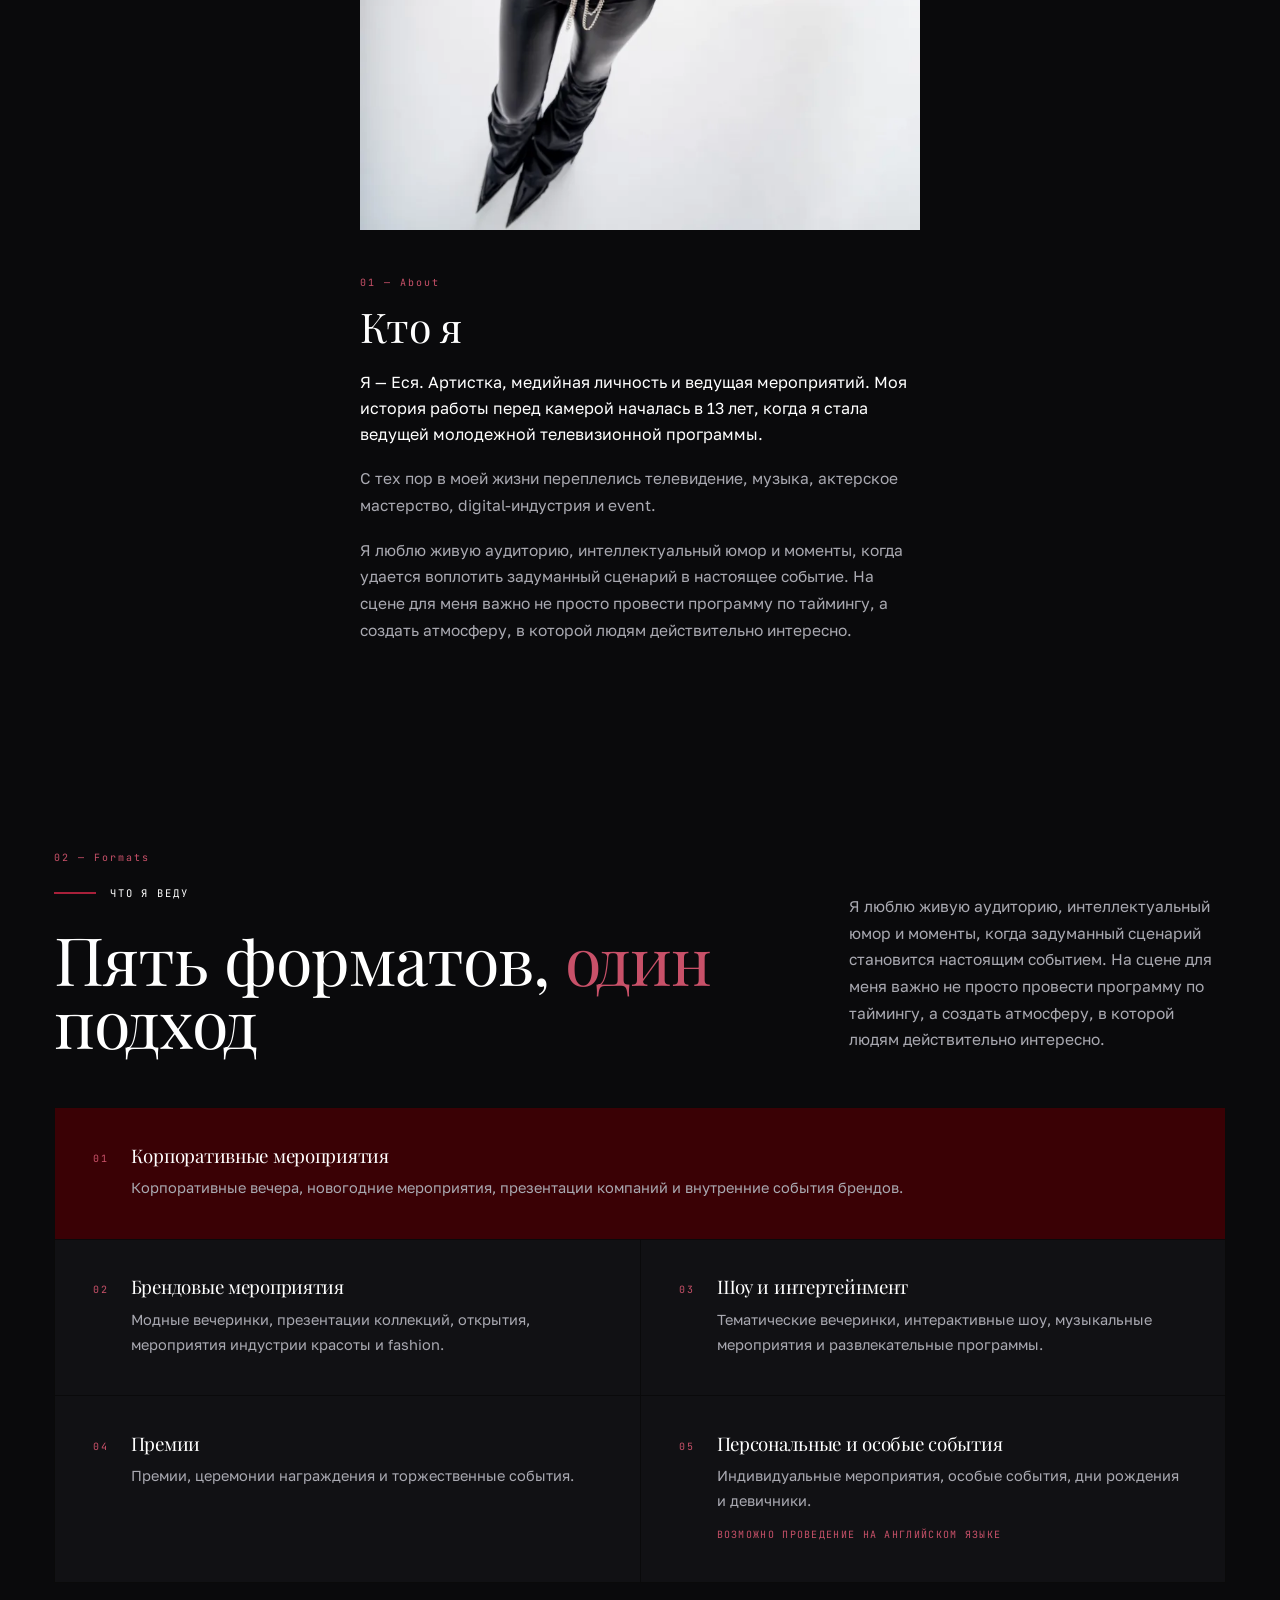
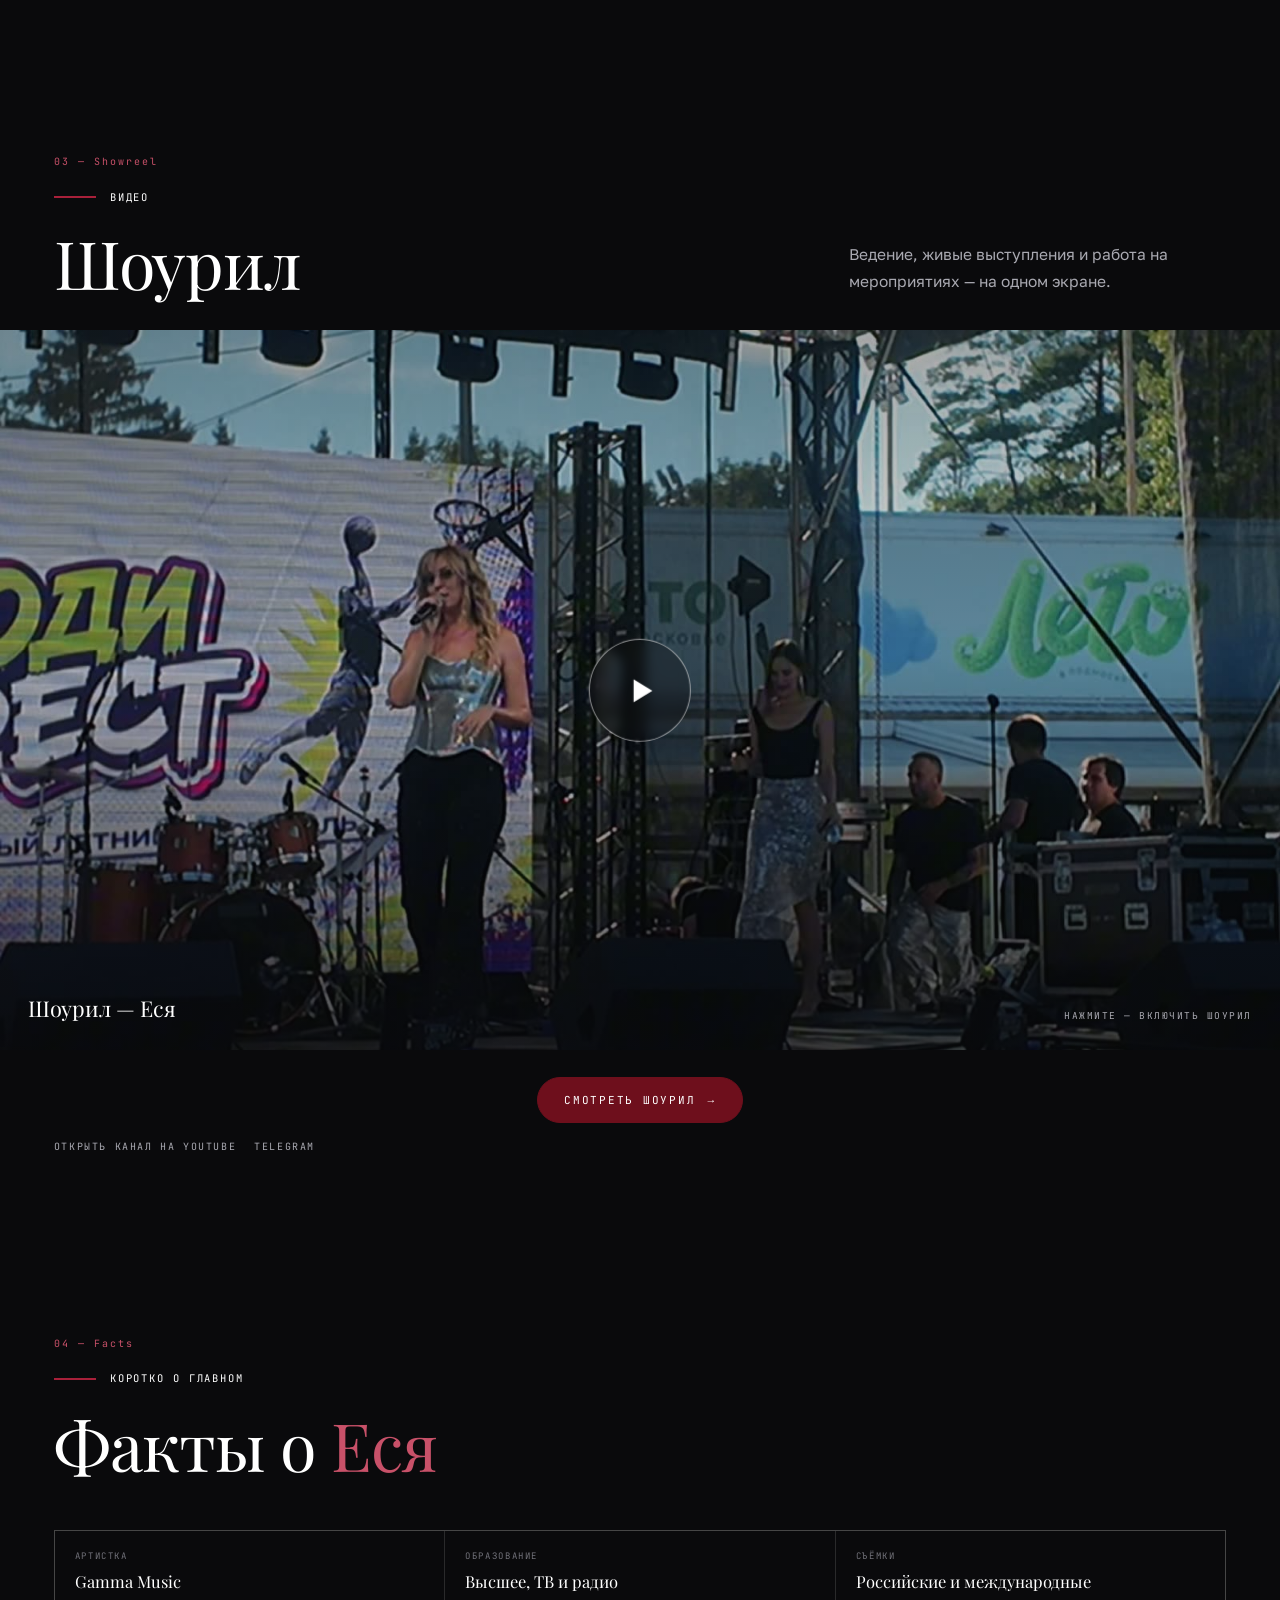
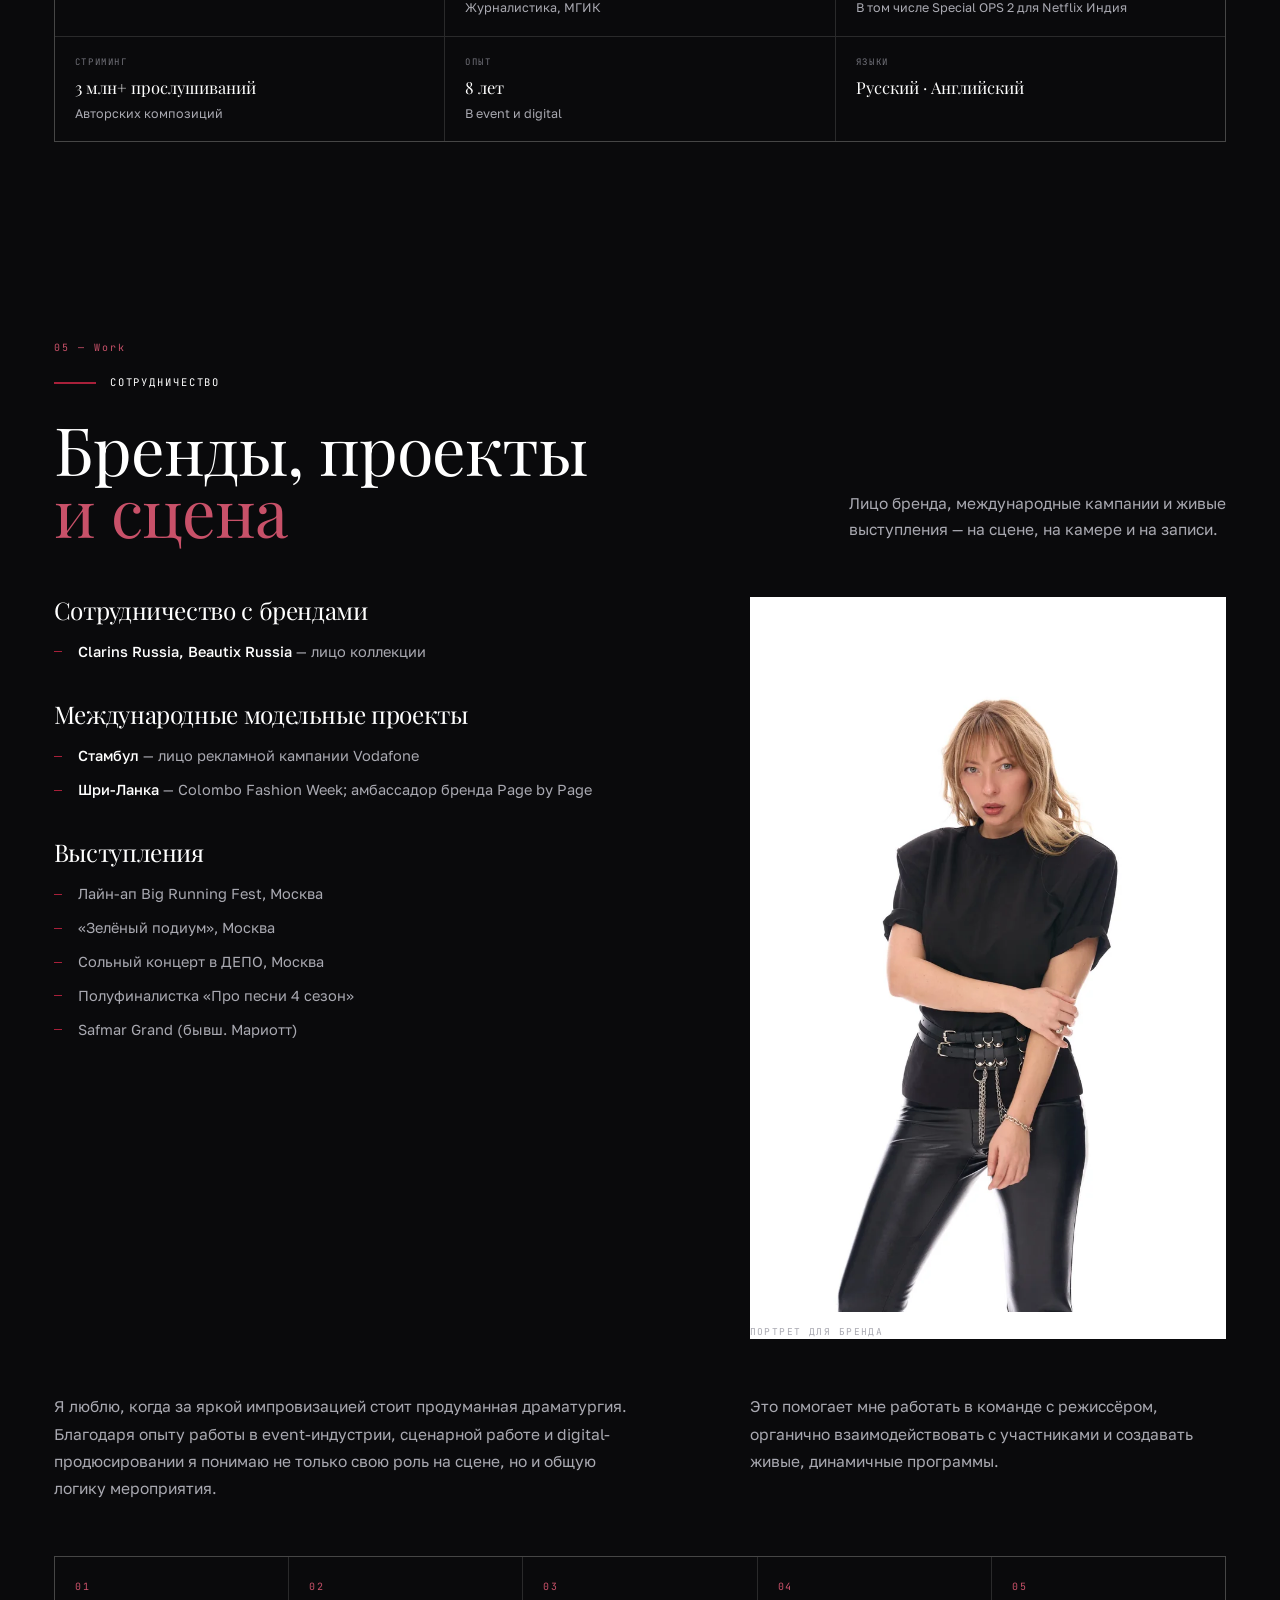
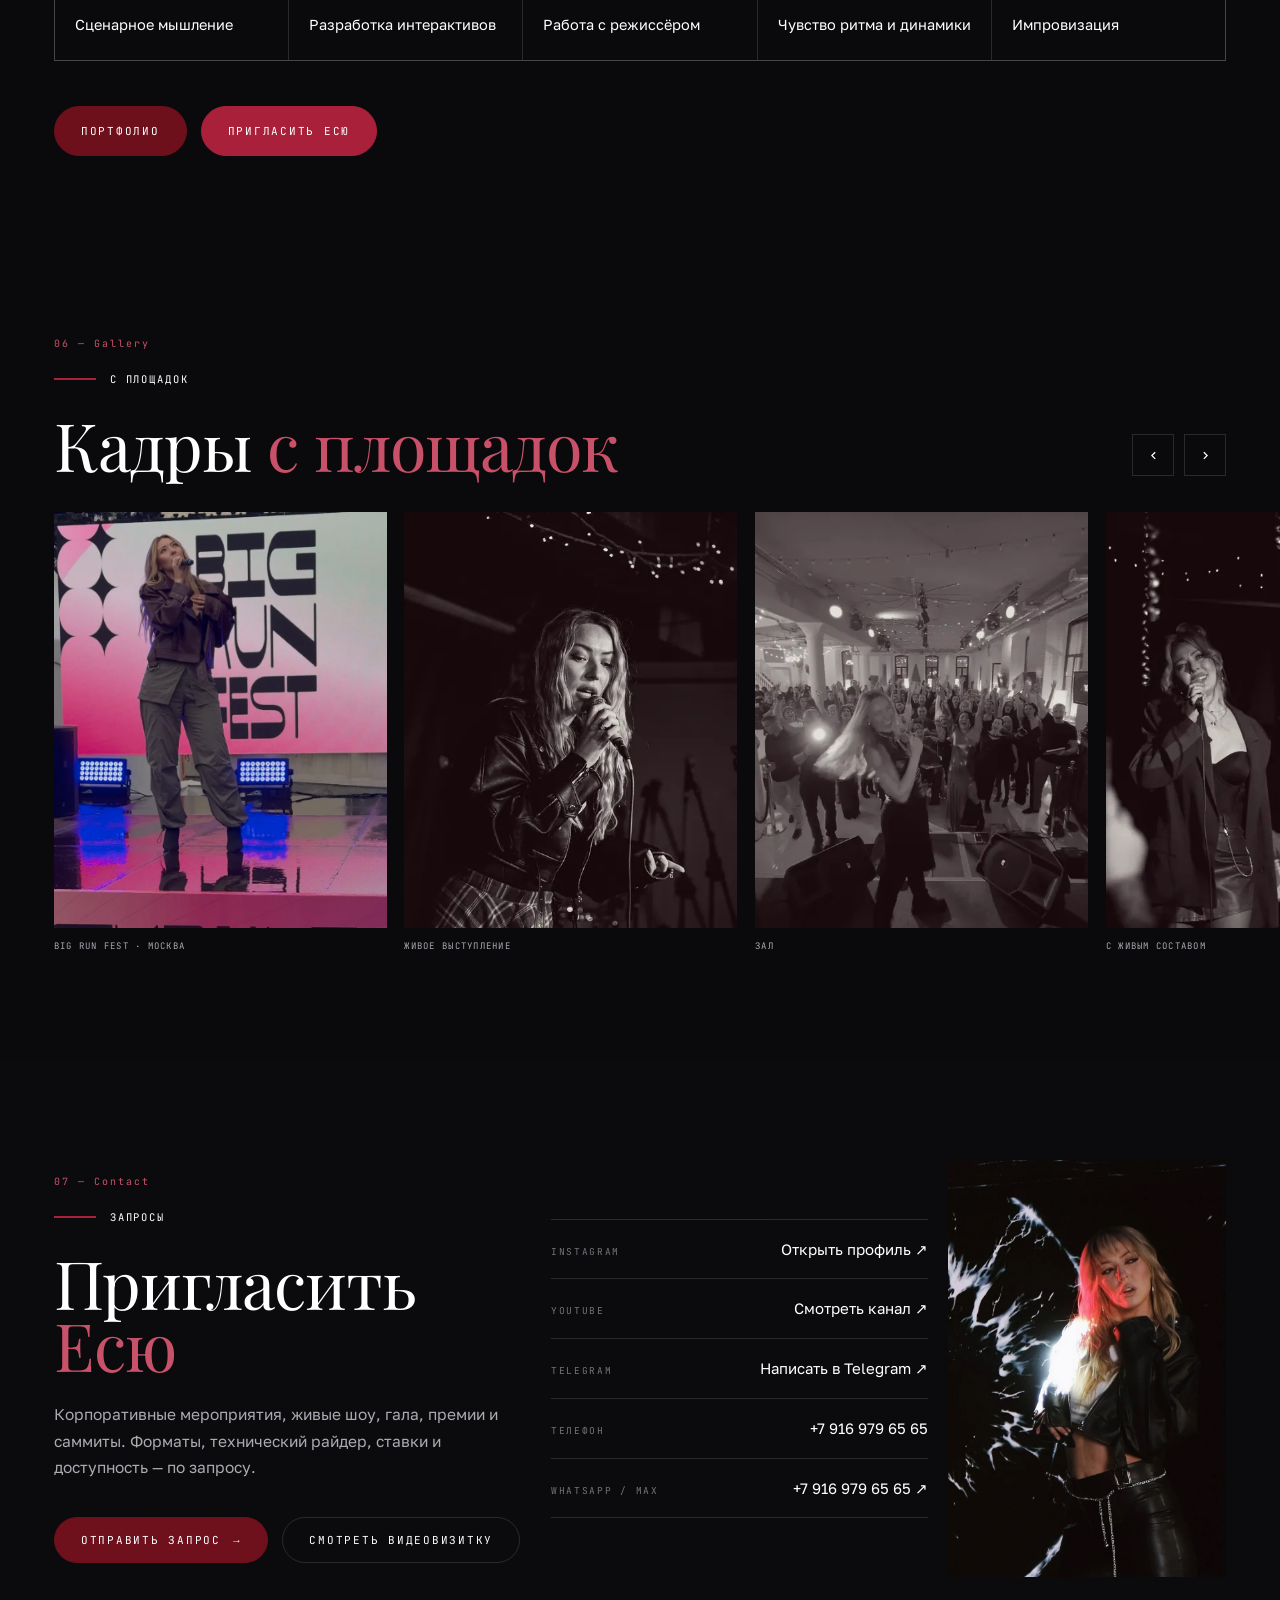
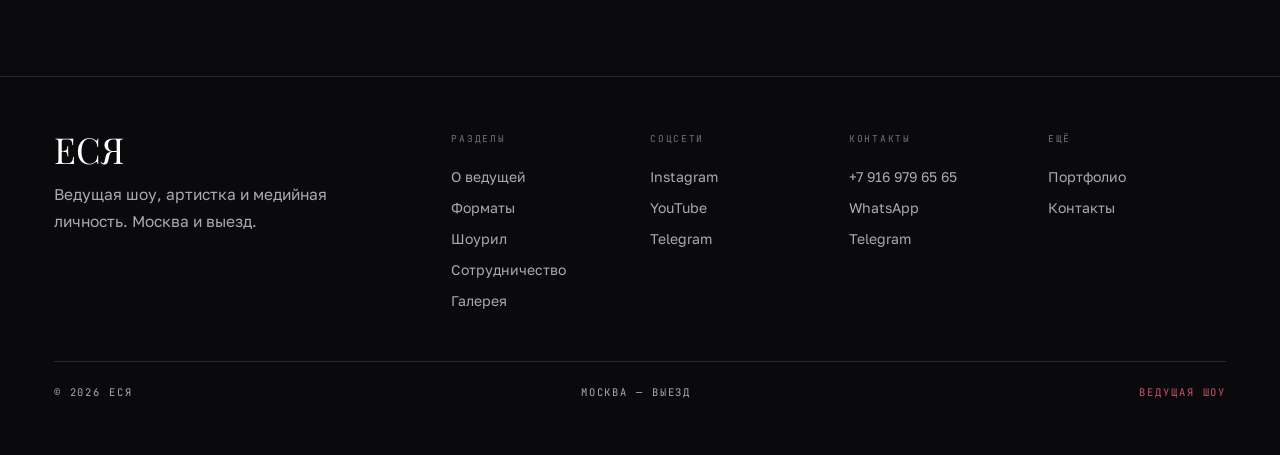
==== commit 040a1794: "Host the showreel on our own domain and move the intro card to RuTube The YouTube embeds are replace" ====
--- a/index.html
+++ b/index.html
@@ -7,23 +7,23 @@
 <link rel="icon" href="/favicon.svg" type="image/svg+xml">
 <link rel="stylesheet" href="assets/css/fonts.css">
 <meta name="description" content="ЕСЯ — ведущая шоу, мероприятий и премий. Яркая индивидуальность, острый юмор и энергия, которая превращает любое событие в шоу. Работаю на русском и английском языках.">
-<link rel="canonical" href="https://ekaterina-lipina.vercel.app/">
+<link rel="canonical" href="https://esya-artist.ru/">
 <meta name="theme-color" content="#0A0A0C">
 <meta property="og:type" content="profile">
 <meta property="og:site_name" content="ЕСЯ">
 <meta property="og:title" content="ЕСЯ — Ведущая шоу и мероприятий">
 <meta property="og:description" content="Я не просто веду — я создаю шоу. Корпоративные мероприятия, брендовые события, шоу и интертейнмент, премии. Москва и выезд.">
-<meta property="og:url" content="https://ekaterina-lipina.vercel.app/">
+<meta property="og:url" content="https://esya-artist.ru/">
 <meta property="og:locale" content="ru_RU">
 <meta property="og:locale:alternate" content="en_US">
-<meta property="og:image" content="https://ekaterina-lipina.vercel.app/assets/img/og-cover-esya.png">
+<meta property="og:image" content="https://esya-artist.ru/assets/img/og-cover-esya.png">
 <meta property="og:image:width" content="1200">
 <meta property="og:image:height" content="630">
 <meta property="og:image:alt" content="ЕСЯ — ведущая шоу и мероприятий">
 <meta name="twitter:card" content="summary_large_image">
 <meta name="twitter:title" content="ЕСЯ — Ведущая шоу и мероприятий">
 <meta name="twitter:description" content="Я не просто веду — я создаю шоу. Корпоративные мероприятия, брендовые события, шоу и интертейнмент, премии.">
-<meta name="twitter:image" content="https://ekaterina-lipina.vercel.app/assets/img/og-cover-esya.png">
+<meta name="twitter:image" content="https://esya-artist.ru/assets/img/og-cover-esya.png">
 <link rel="stylesheet" href="assets/css/site.css">
 <link rel="stylesheet" href="assets/css/redesign.css">
 <script type="application/ld+json">
@@ -34,7 +34,7 @@
   "alternateName": "ESYA",
   "jobTitle": "Ведущая шоу и мероприятий",
   "description": "Ведущая шоу, мероприятий и премий. Работает на русском и английском языках.",
-  "url": "https://ekaterina-lipina.vercel.app/",
+  "url": "https://esya-artist.ru/",
   "telephone": "+7 916 979 65 65",
   "sameAs": [
     "https://www.instagram.com/esya_sosnovaya",
@@ -227,11 +227,11 @@
   </div>
 
   <button class="reel__frame" data-open-reel aria-label="Смотреть шоурил / Watch the showreel">
-    <img src="assets/img/stage-band-1280.webp" alt="ЕСЯ на сцене с живым составом" width="1280" height="853" loading="lazy">
+    <img src="assets/img/showreel-poster.jpg" alt="ЕСЯ на сцене с живым составом" width="1600" height="900" loading="lazy">
     <span class="reel__play"><svg viewBox="0 0 100 100" aria-hidden="true"><path d="M18 6v88l72-44z"/></svg></span>
     <span class="reel__cap">
       <span class="t" data-en="Showreel — Esya" data-ru="Шоурил — Еся">Шоурил — Еся</span>
-      <span class="reel__note" data-en="Click to load from YouTube" data-ru="Нажмите — загрузка с YouTube">Нажмите — загрузка с YouTube</span>
+      <span class="reel__note" data-en="Click to play the showreel" data-ru="Нажмите — включить шоурил">Нажмите — включить шоурил</span>
     </span>
   </button>
 
@@ -476,7 +476,7 @@
 </footer>
 
 <!-- ══════════════════════ VIDEO LIGHTBOX ══════════════════════ -->
-<div class="lightbox" id="reelbox" role="dialog" aria-modal="true" aria-label="Showreel">
+<div class="lightbox" id="reelbox" role="dialog" aria-modal="true" aria-label="Видео / Video">
   <button class="lightbox__close" data-close-reel aria-label="Закрыть / Close">×</button>
   <div class="lightbox__frame" data-reel-frame></div>
 </div>
--- a/assets/css/site.css
+++ b/assets/css/site.css
@@ -364,6 +364,7 @@
 .lightbox.open{display:flex}
 .lightbox__frame{width:100%;max-width:1200px;aspect-ratio:16/9;background:#000;position:relative}
 .lightbox__frame iframe{position:absolute;inset:0;width:100%;height:100%;border:0}
+.lightbox__frame video{position:absolute;inset:0;width:100%;height:100%;border:0;background:#000;object-fit:contain}
 .lightbox__close{position:absolute;top:clamp(12px,2vw,26px);right:clamp(12px,2vw,26px);z-index:3;background:rgba(10,10,12,.7);border:1px solid var(--line-dark);color:#fff;width:42px;height:42px;cursor:pointer;font-size:20px;line-height:1;display:flex;align-items:center;justify-content:center;transition:all .3s}
 .lightbox__close:hover{background:var(--burgundy);border-color:var(--burgundy)}
 
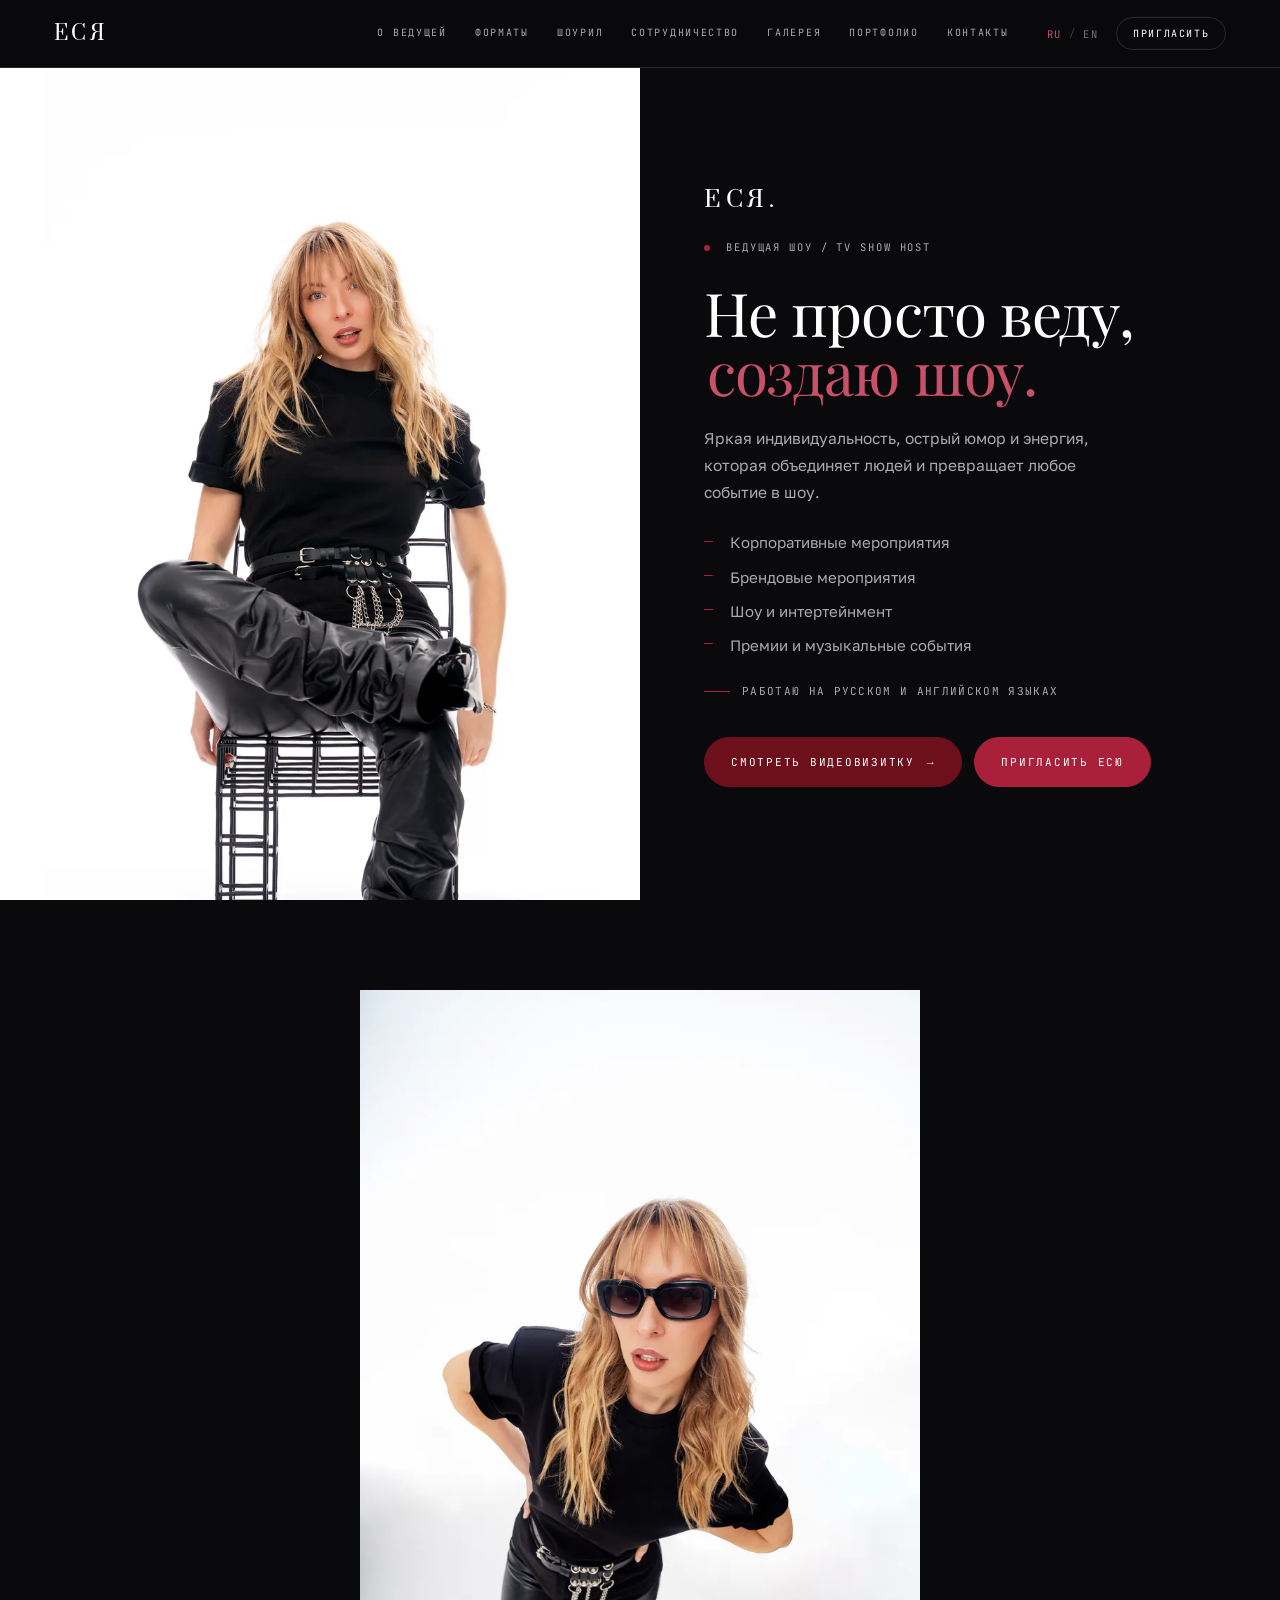
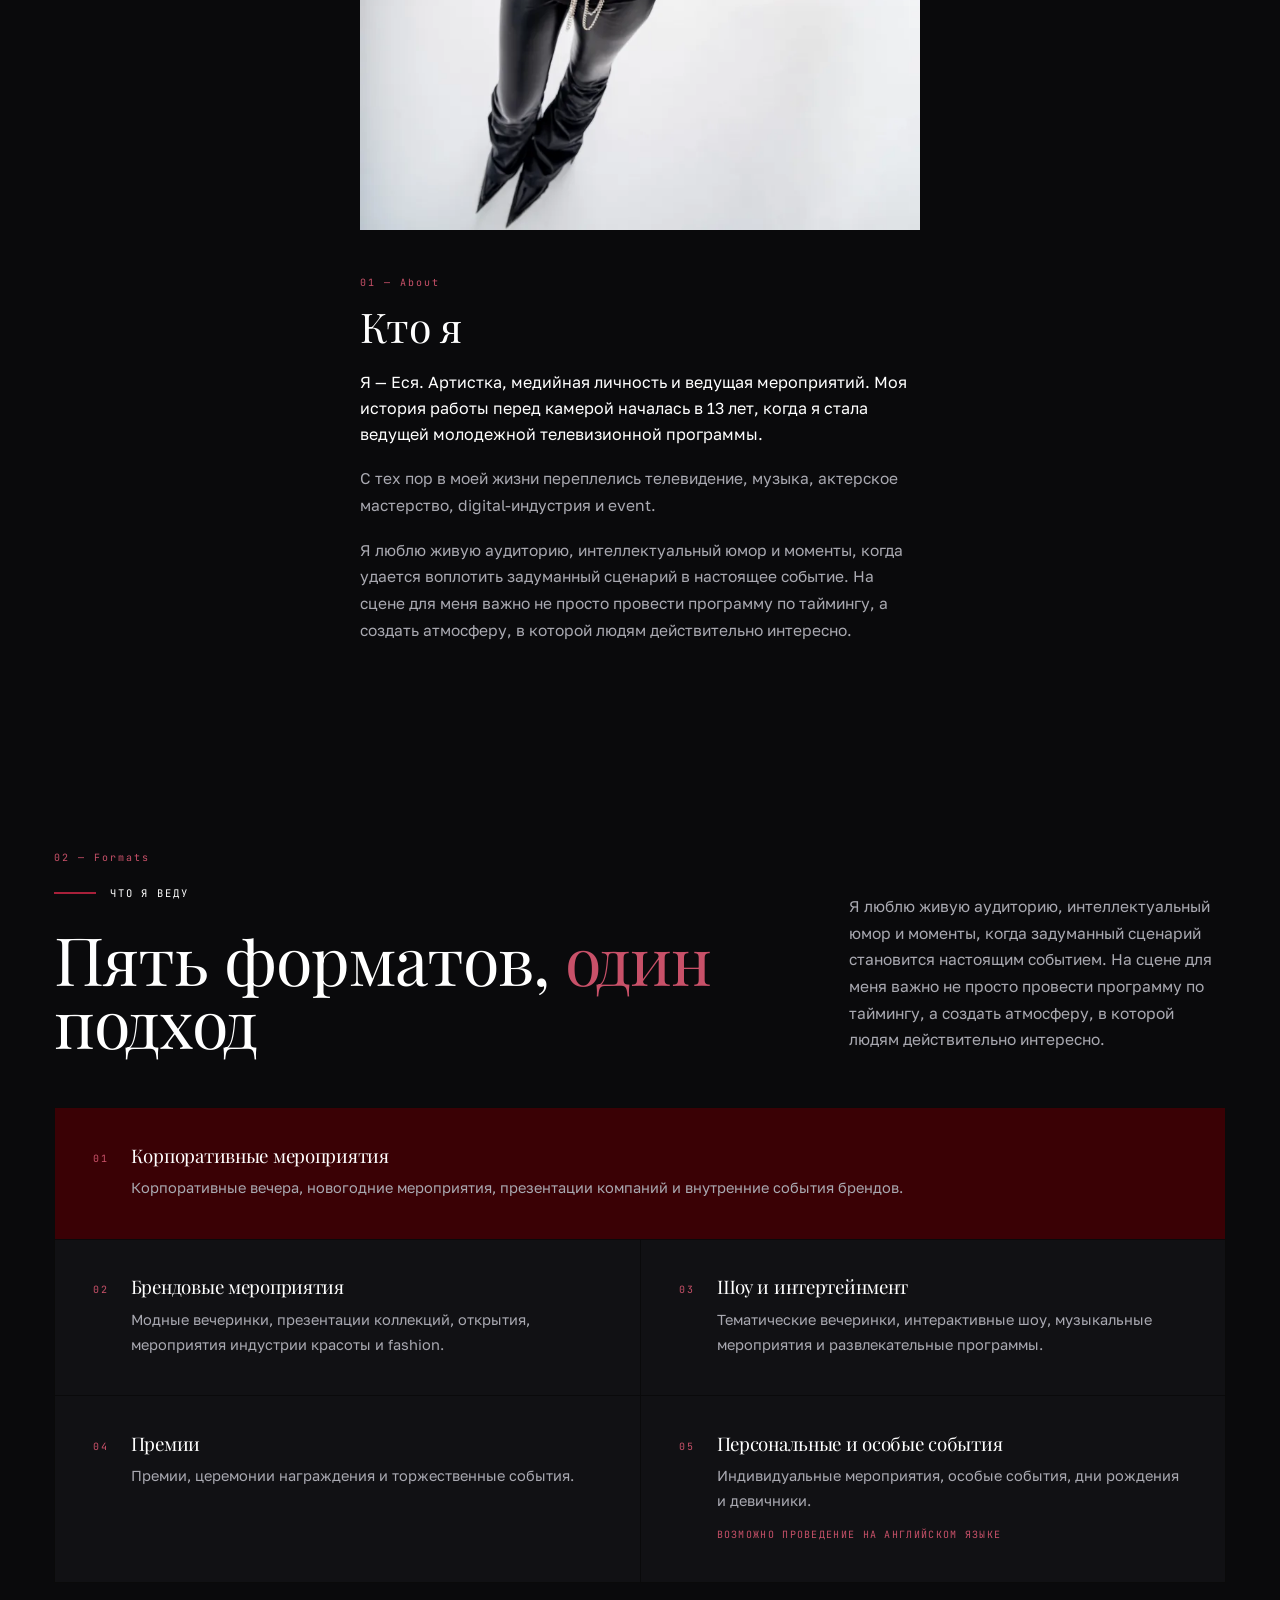
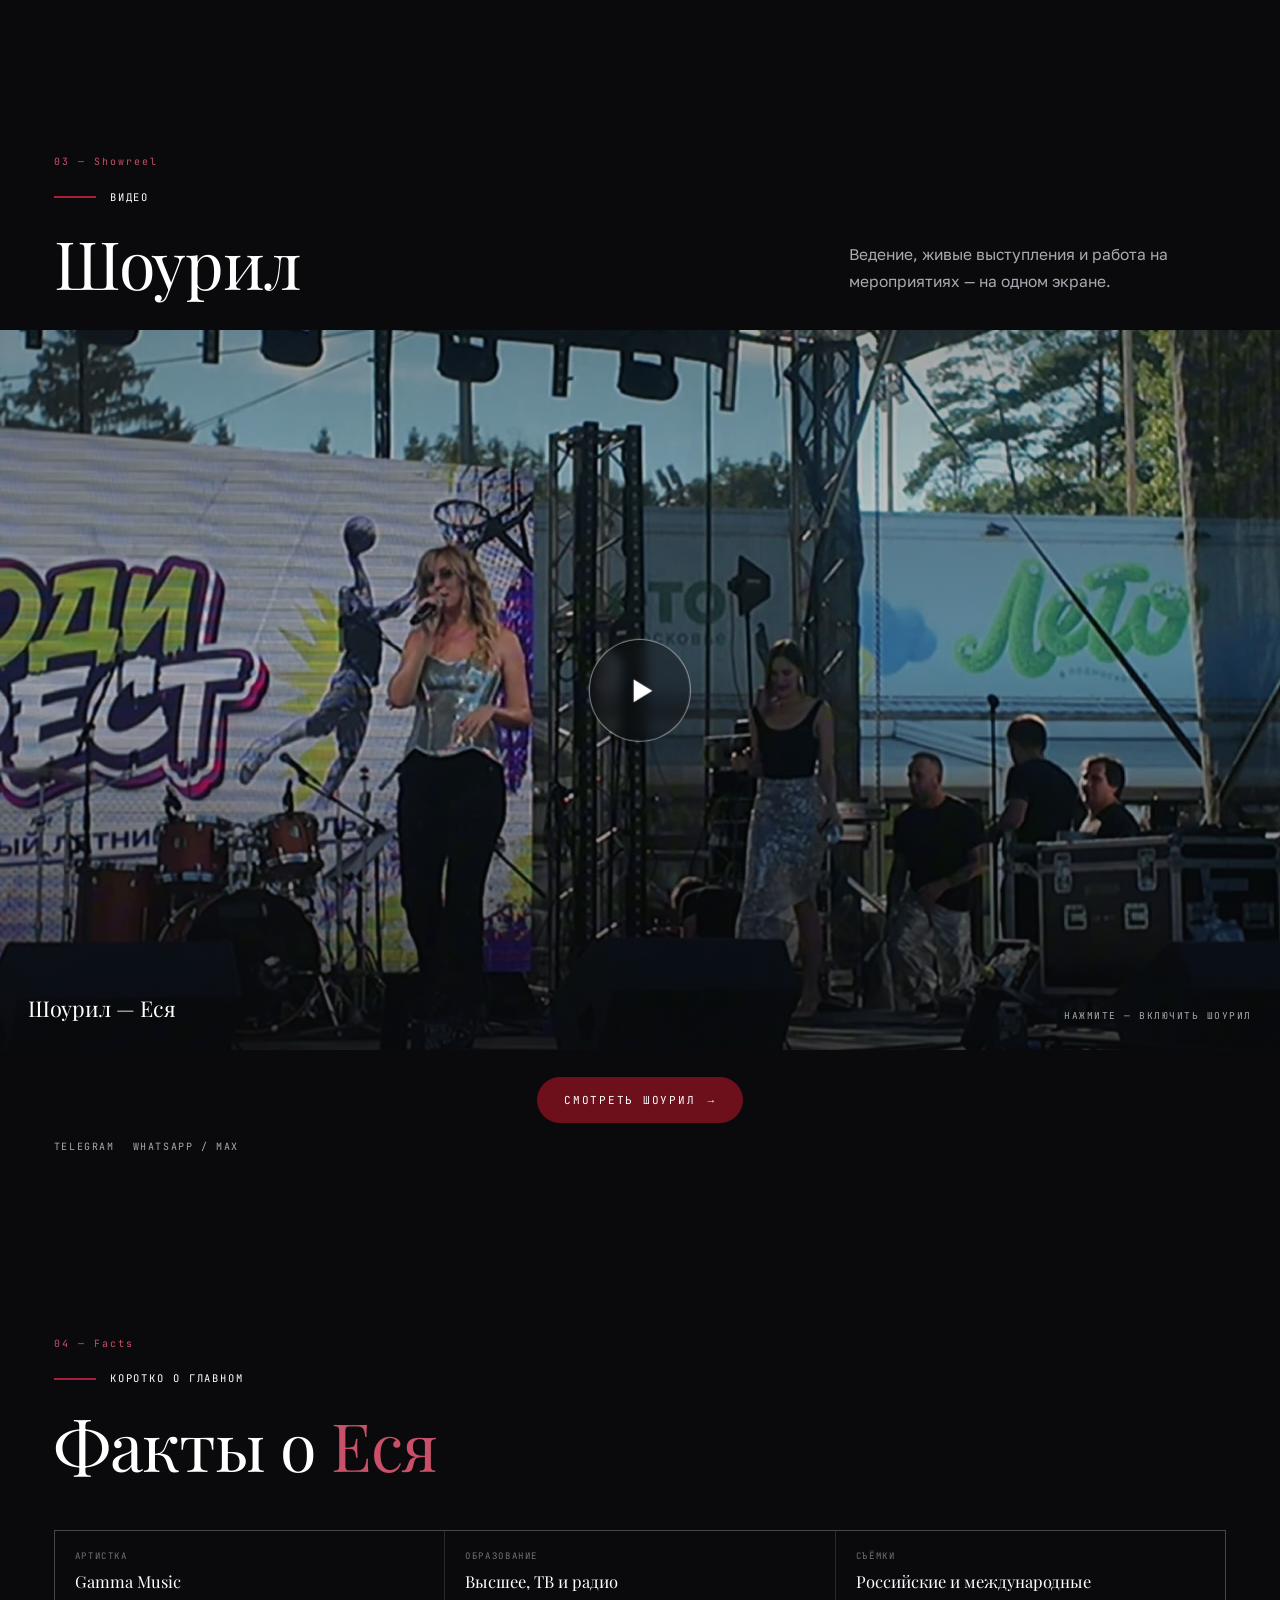
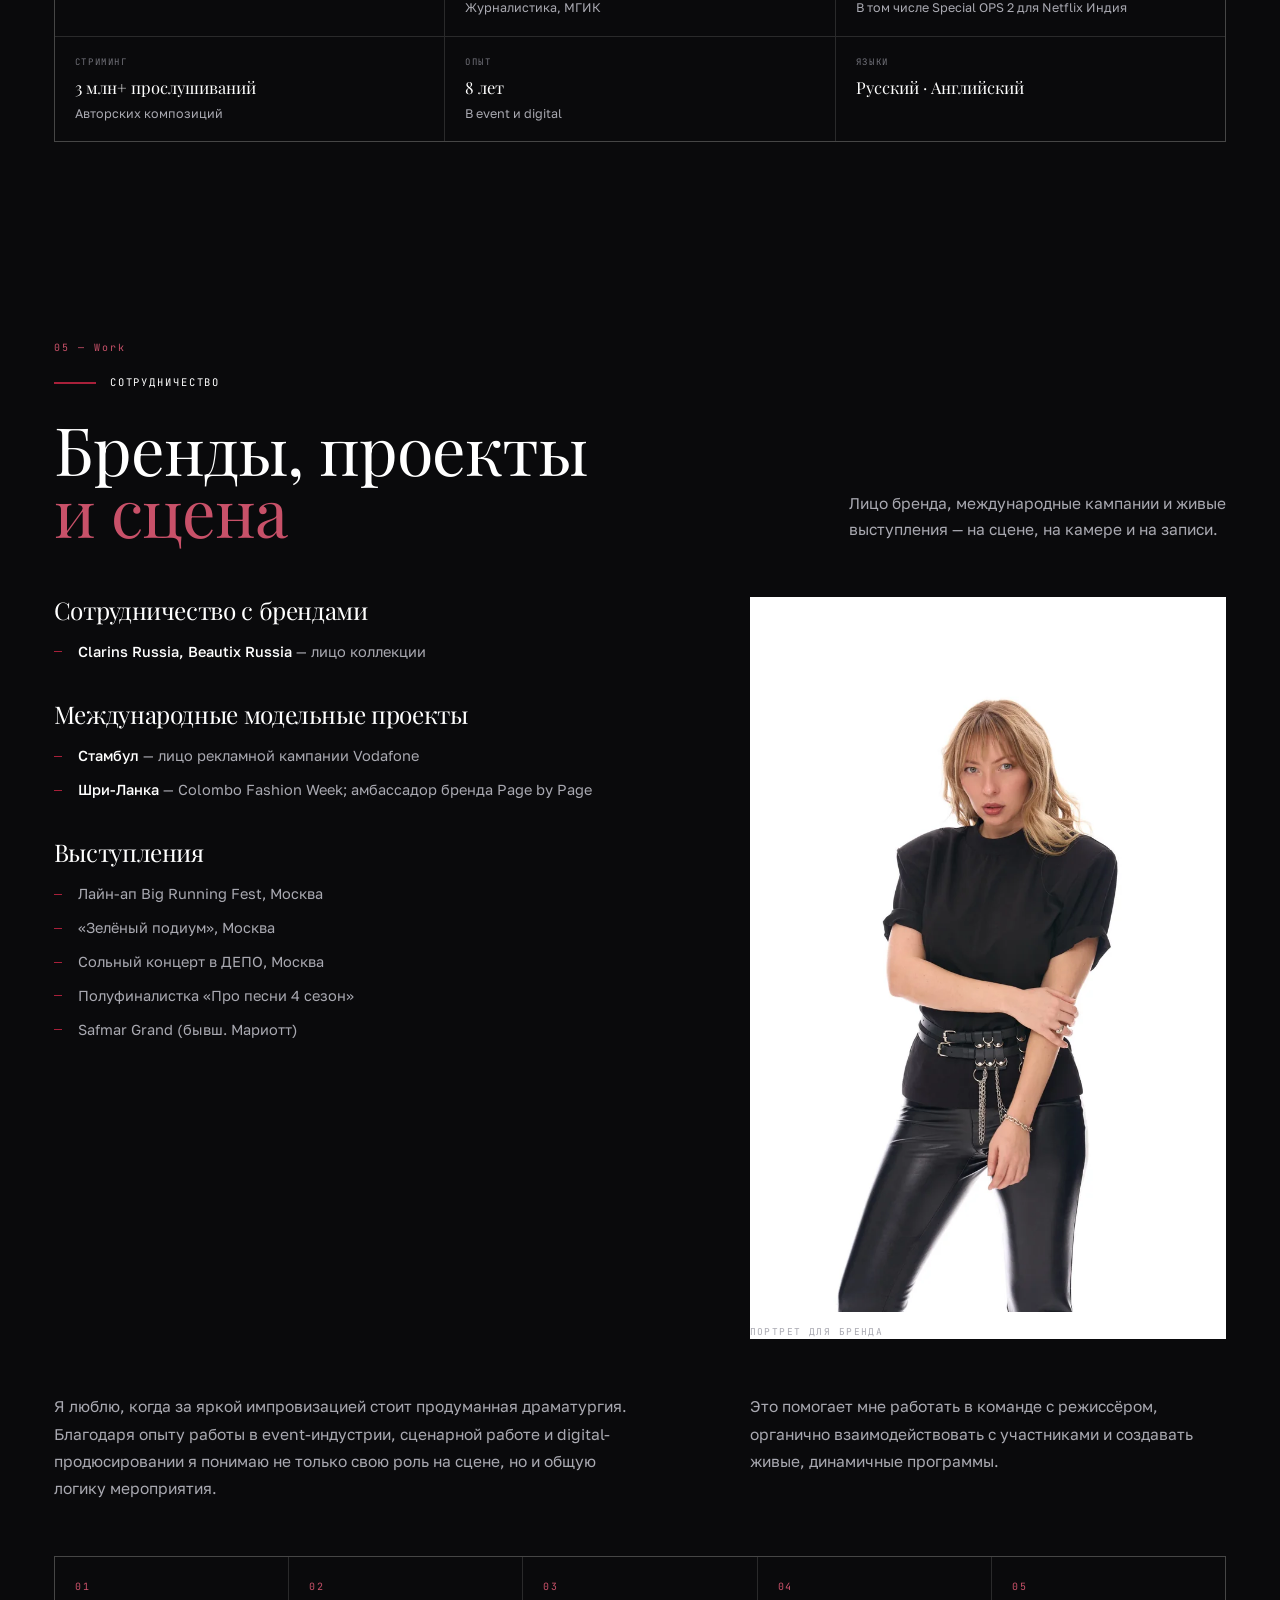
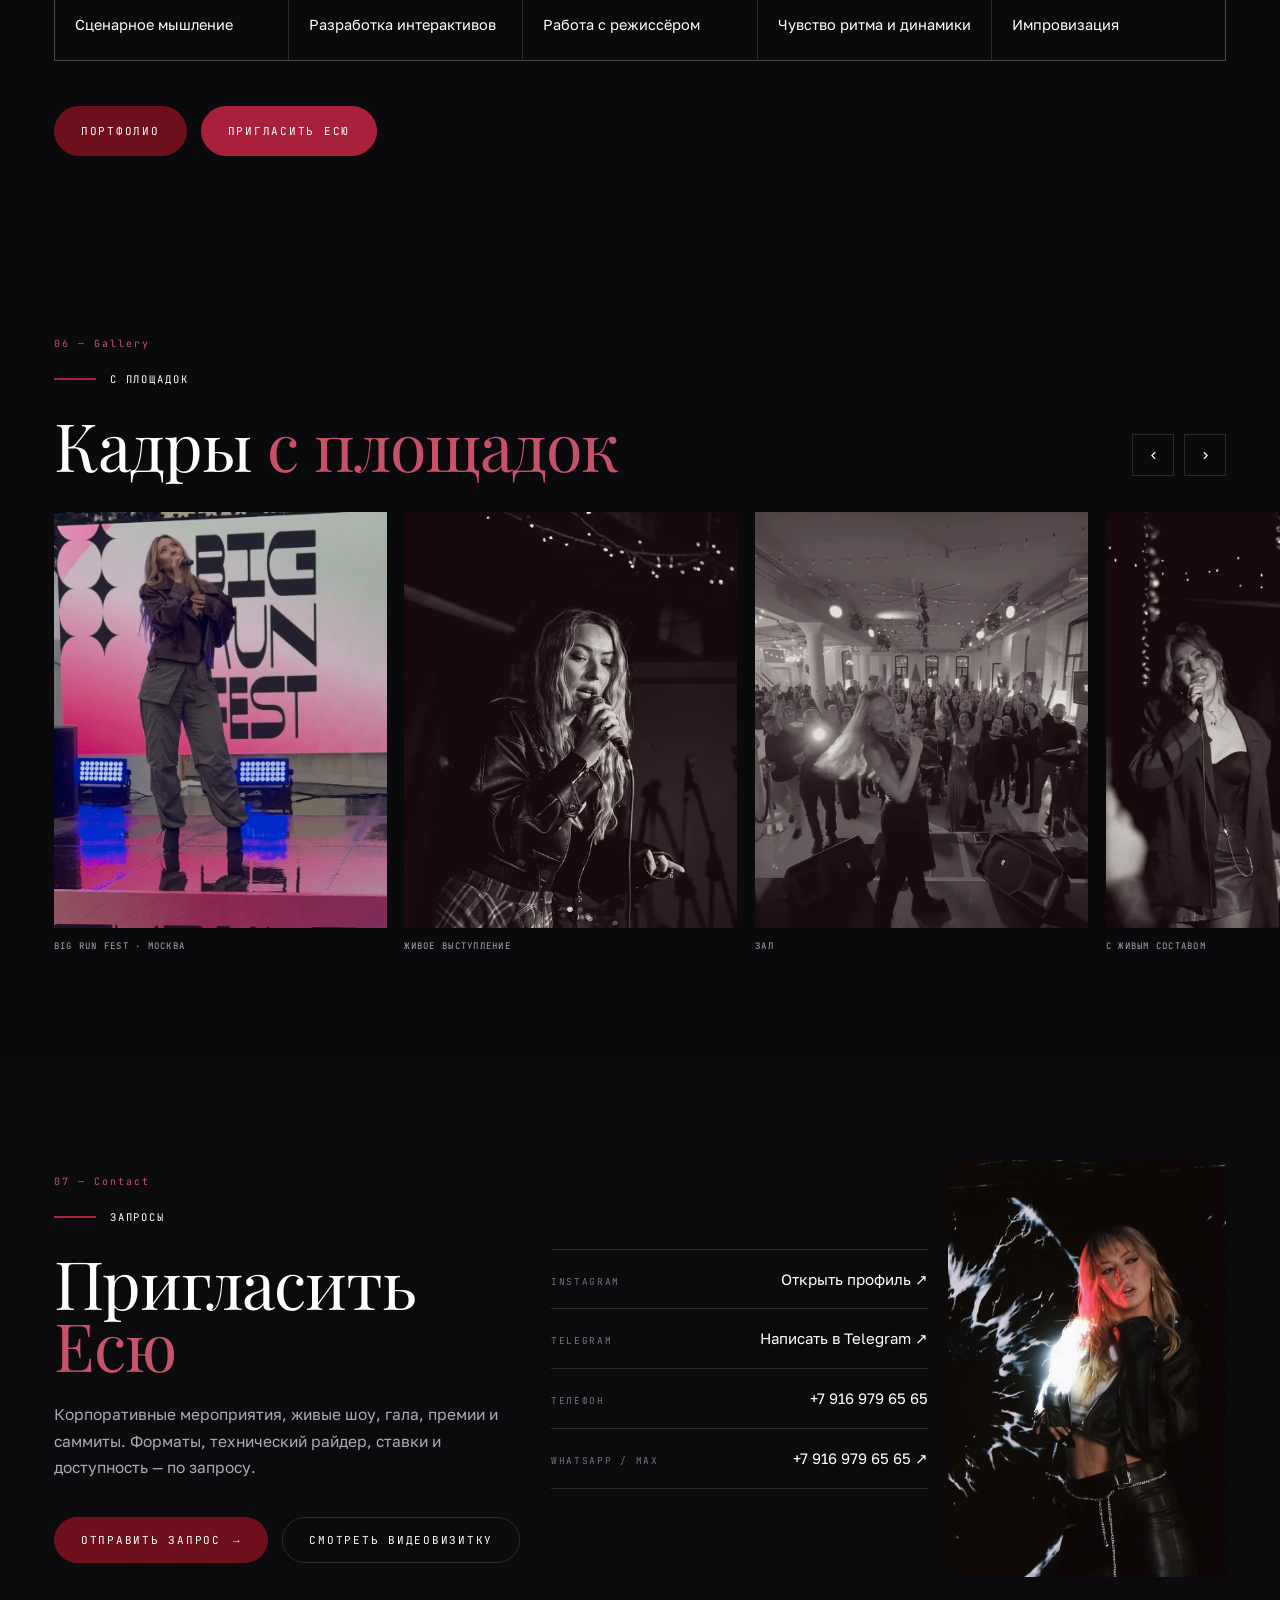
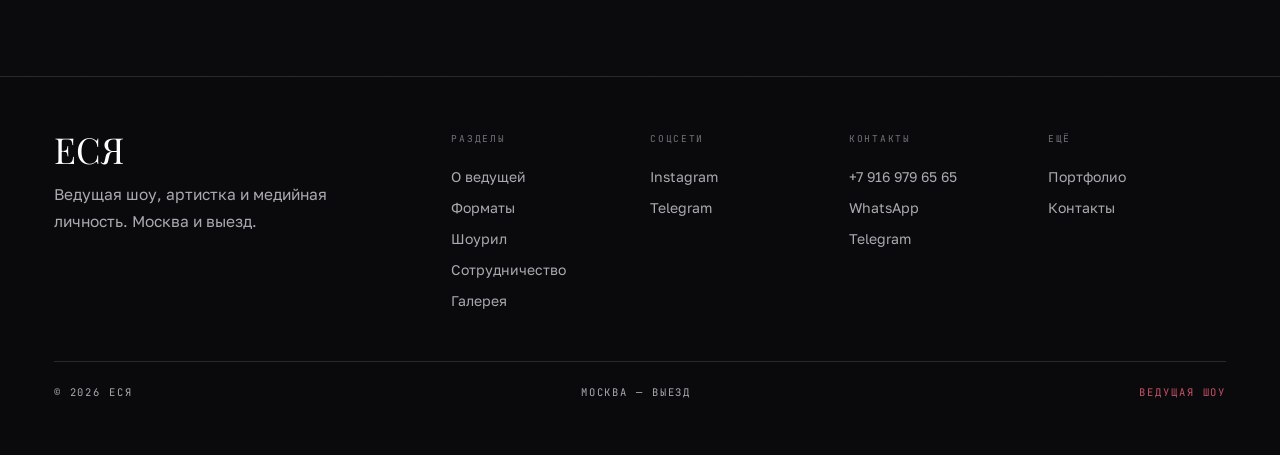
==== commit 222d9940: "Remove YouTube from the site No video embeds, no channel links, no schema.org entry. The showreel fa" ====
--- a/index.html
+++ b/index.html
@@ -24,7 +24,7 @@
 <meta name="twitter:title" content="ЕСЯ — Ведущая шоу и мероприятий">
 <meta name="twitter:description" content="Я не просто веду — я создаю шоу. Корпоративные мероприятия, брендовые события, шоу и интертейнмент, премии.">
 <meta name="twitter:image" content="https://esya-artist.ru/assets/img/og-cover-esya.png">
-<link rel="stylesheet" href="assets/css/site.css">
+<link rel="stylesheet" href="assets/css/site.css?v=20261116-2">
 <link rel="stylesheet" href="assets/css/redesign.css">
 <script type="application/ld+json">
 {
@@ -38,7 +38,6 @@
   "telephone": "+7 916 979 65 65",
   "sameAs": [
     "https://www.instagram.com/esya_sosnovaya",
-    "https://youtube.com/@esyasosnovaya",
     "https://t.me/Esya_Sosnovaya"
   ]
 }
@@ -242,8 +241,8 @@
   </div>
 
   <div class="reel__fallback">
-    <a href="https://youtube.com/@esyasosnovaya" target="_blank" rel="noopener" data-en="Open the YouTube channel" data-ru="Открыть канал на YouTube">Открыть канал на YouTube ↗</a>
     <a href="https://t.me/Esya_Sosnovaya" target="_blank" rel="noopener" data-en="Telegram" data-ru="Telegram">Telegram ↗</a>
+    <a href="https://wa.me/79169796565" target="_blank" rel="noopener" data-en="WhatsApp / Max" data-ru="WhatsApp / Max">WhatsApp / Max ↗</a>
   </div>
 </section>
 
@@ -408,10 +407,6 @@
           <a class="v" href="https://www.instagram.com/esya_sosnovaya" target="_blank" rel="noopener" data-en="Open profile ↗" data-ru="Открыть профиль ↗">Открыть профиль ↗</a>
         </div>
         <div class="clink">
-          <span class="k" data-en="YouTube" data-ru="YouTube">YouTube</span>
-          <a class="v" href="https://youtube.com/@esyasosnovaya" target="_blank" rel="noopener" data-en="Watch the channel ↗" data-ru="Смотреть канал ↗">Смотреть канал ↗</a>
-        </div>
-        <div class="clink">
           <span class="k" data-en="Telegram" data-ru="Telegram">Telegram</span>
           <a class="v" href="https://t.me/Esya_Sosnovaya" target="_blank" rel="noopener" data-en="Message on Telegram ↗" data-ru="Написать в Telegram ↗">Написать в Telegram ↗</a>
         </div>
@@ -452,7 +447,6 @@
       <div class="foot__col">
         <div class="k" data-en="Social" data-ru="Соцсети">Соцсети</div>
         <a href="https://www.instagram.com/esya_sosnovaya" target="_blank" rel="noopener">Instagram</a>
-        <a href="https://youtube.com/@esyasosnovaya" target="_blank" rel="noopener">YouTube</a>
         <a href="https://t.me/Esya_Sosnovaya" target="_blank" rel="noopener">Telegram</a>
       </div>
       <div class="foot__col">
@@ -521,6 +515,6 @@
   </div>
 </div>
 
-<script src="assets/js/site.js"></script>
+<script src="assets/js/site.js?v=20261116-2"></script>
 </body>
 </html>
